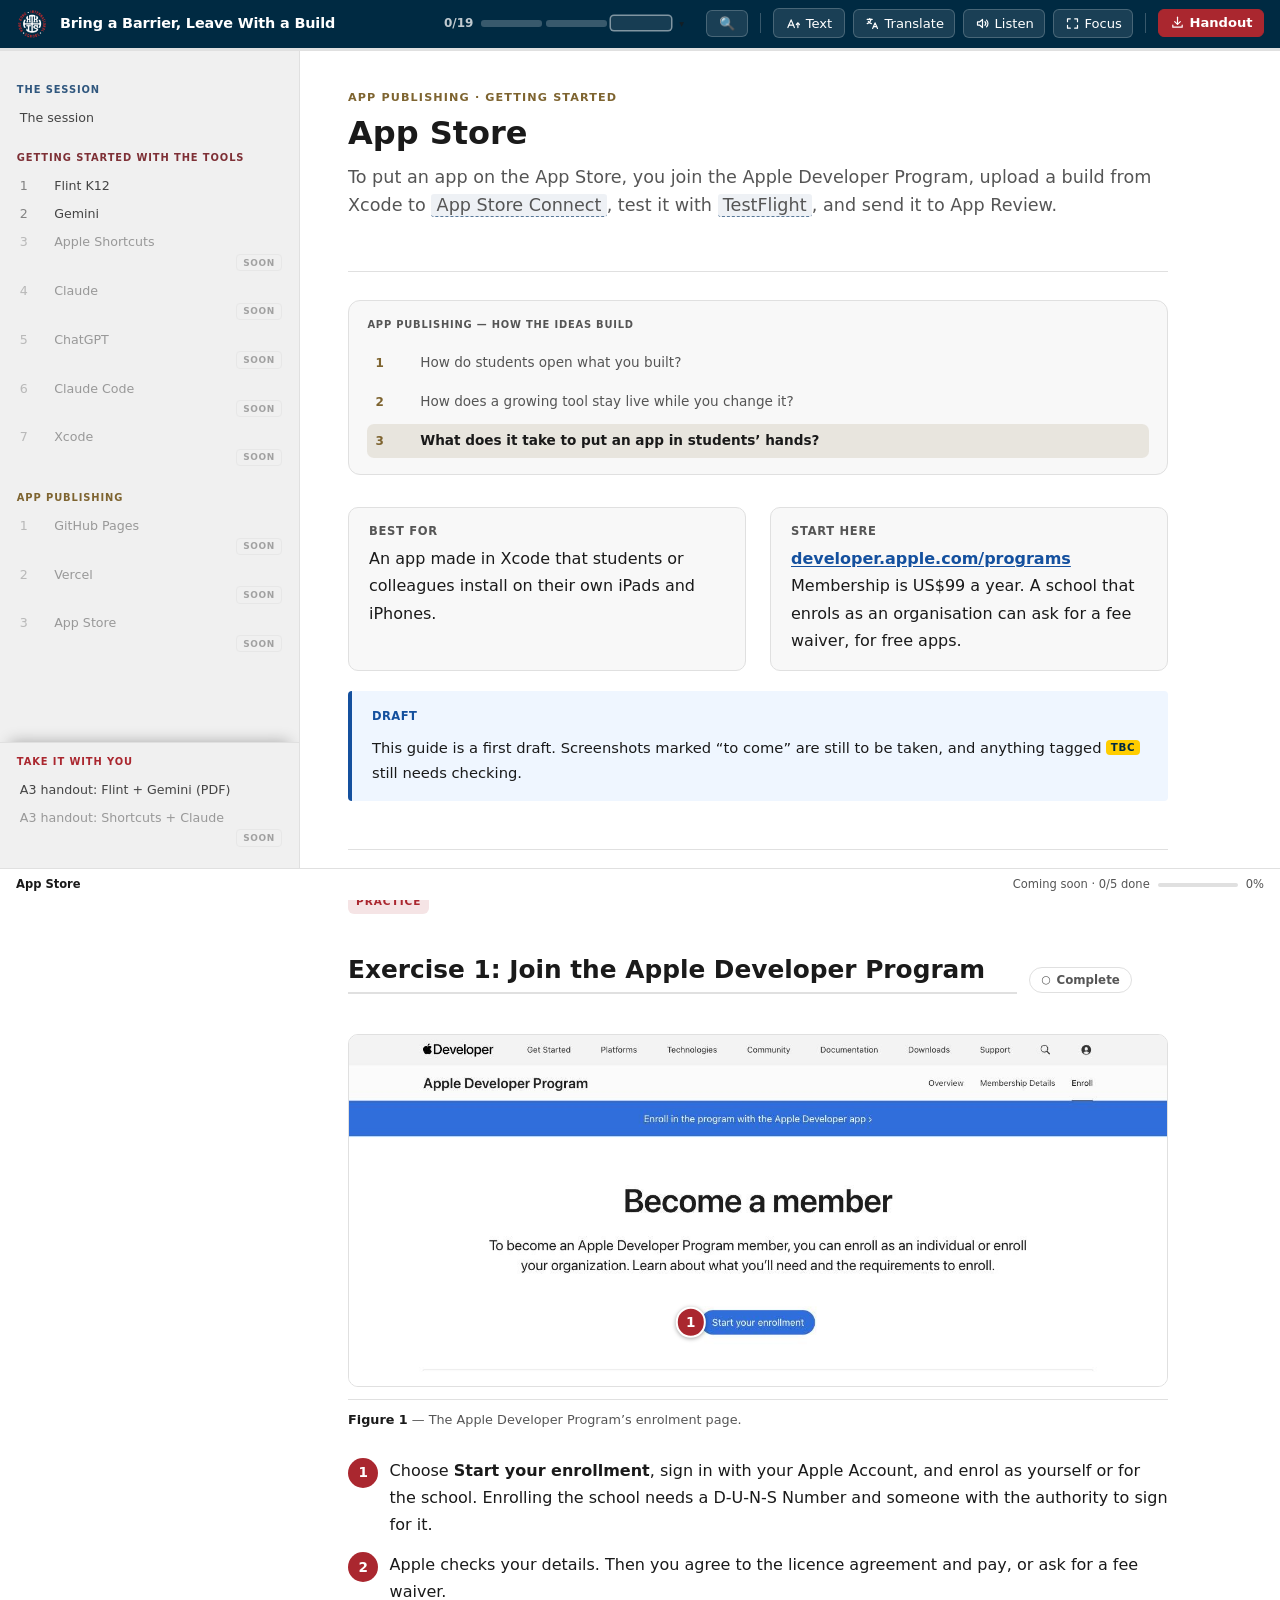
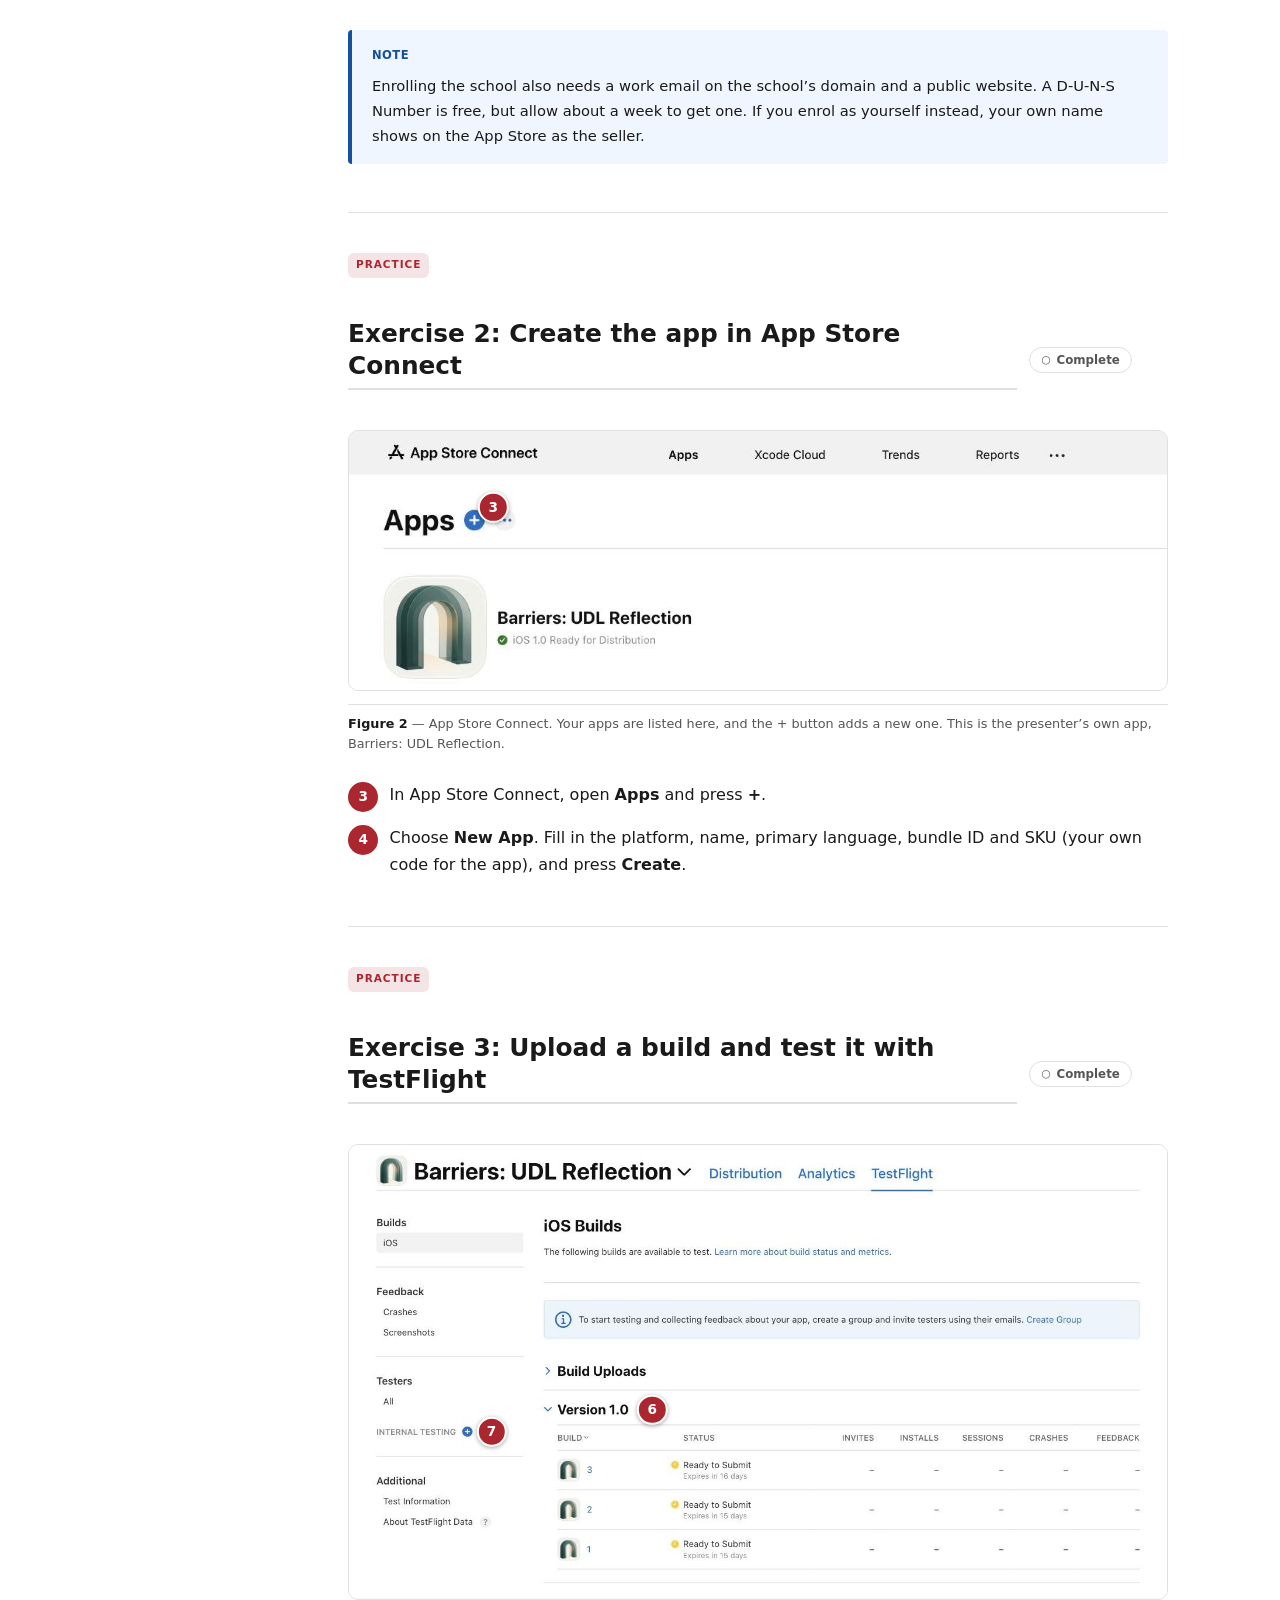
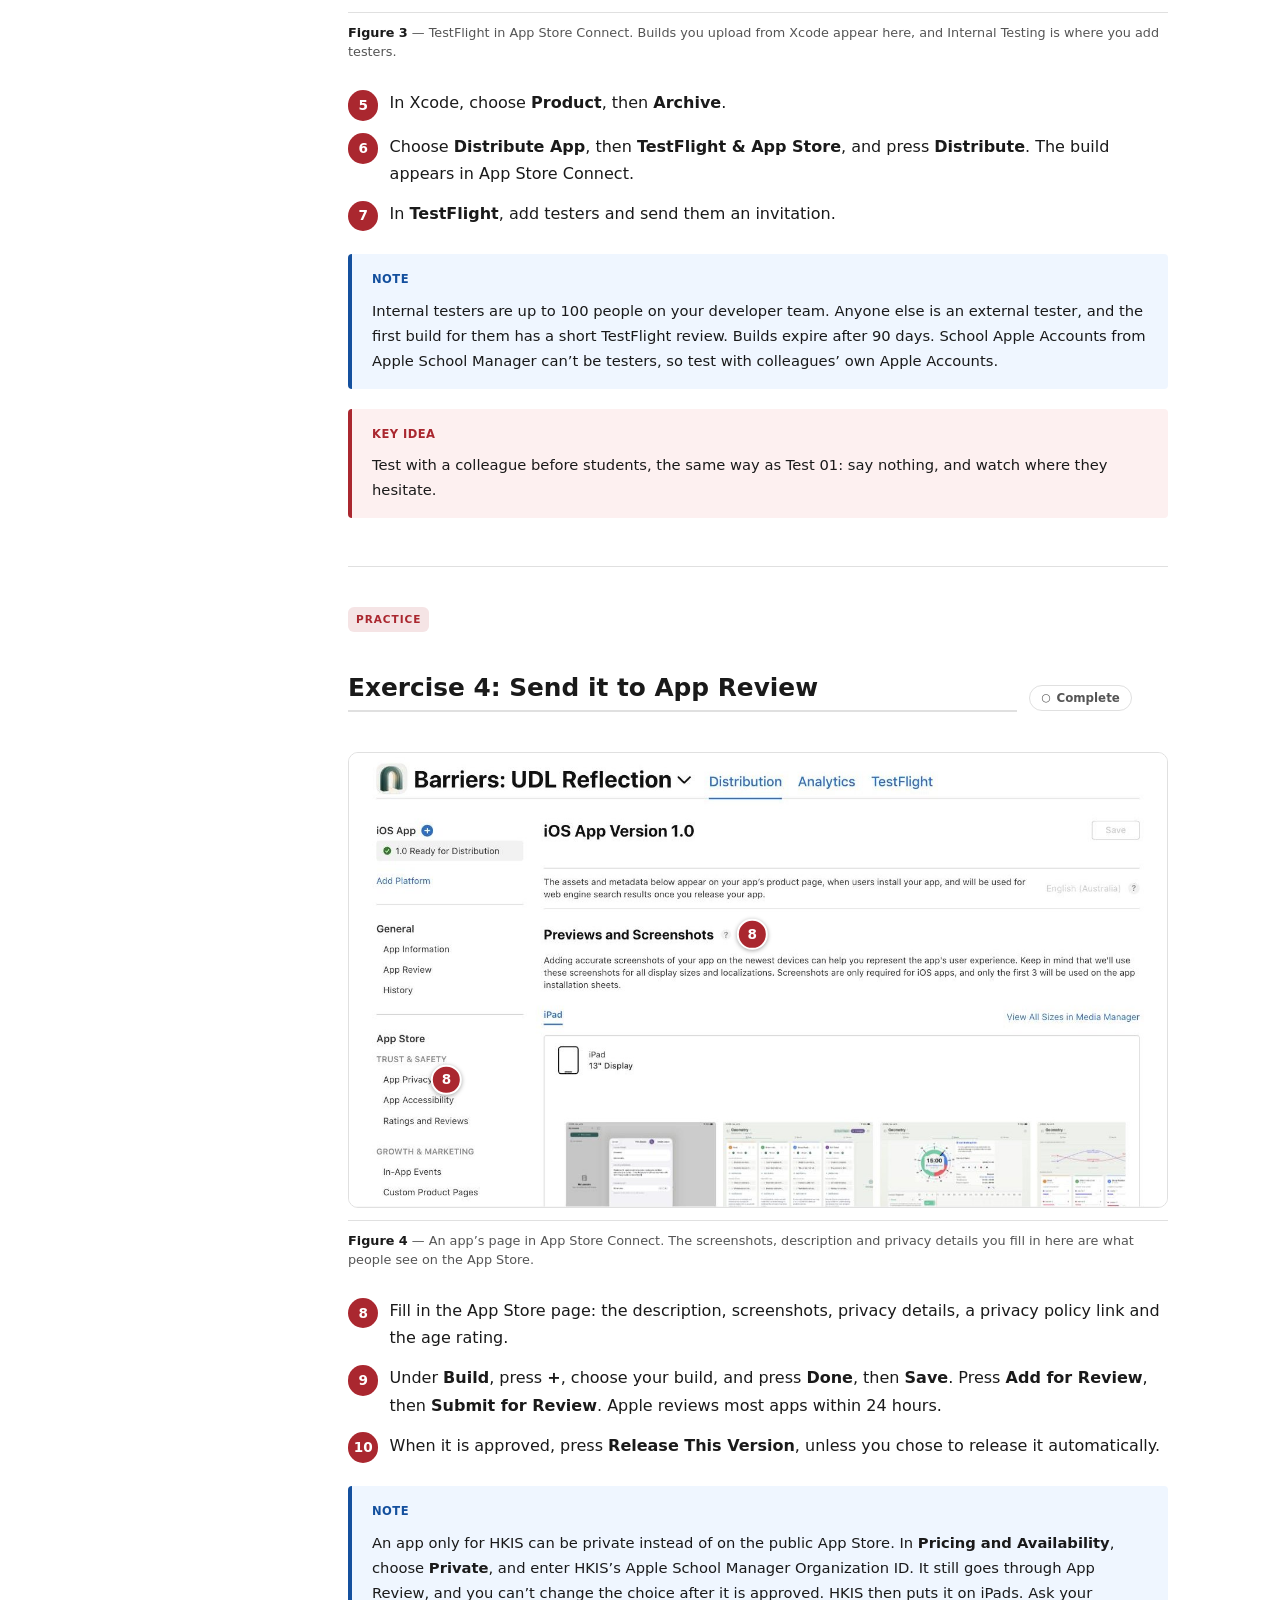
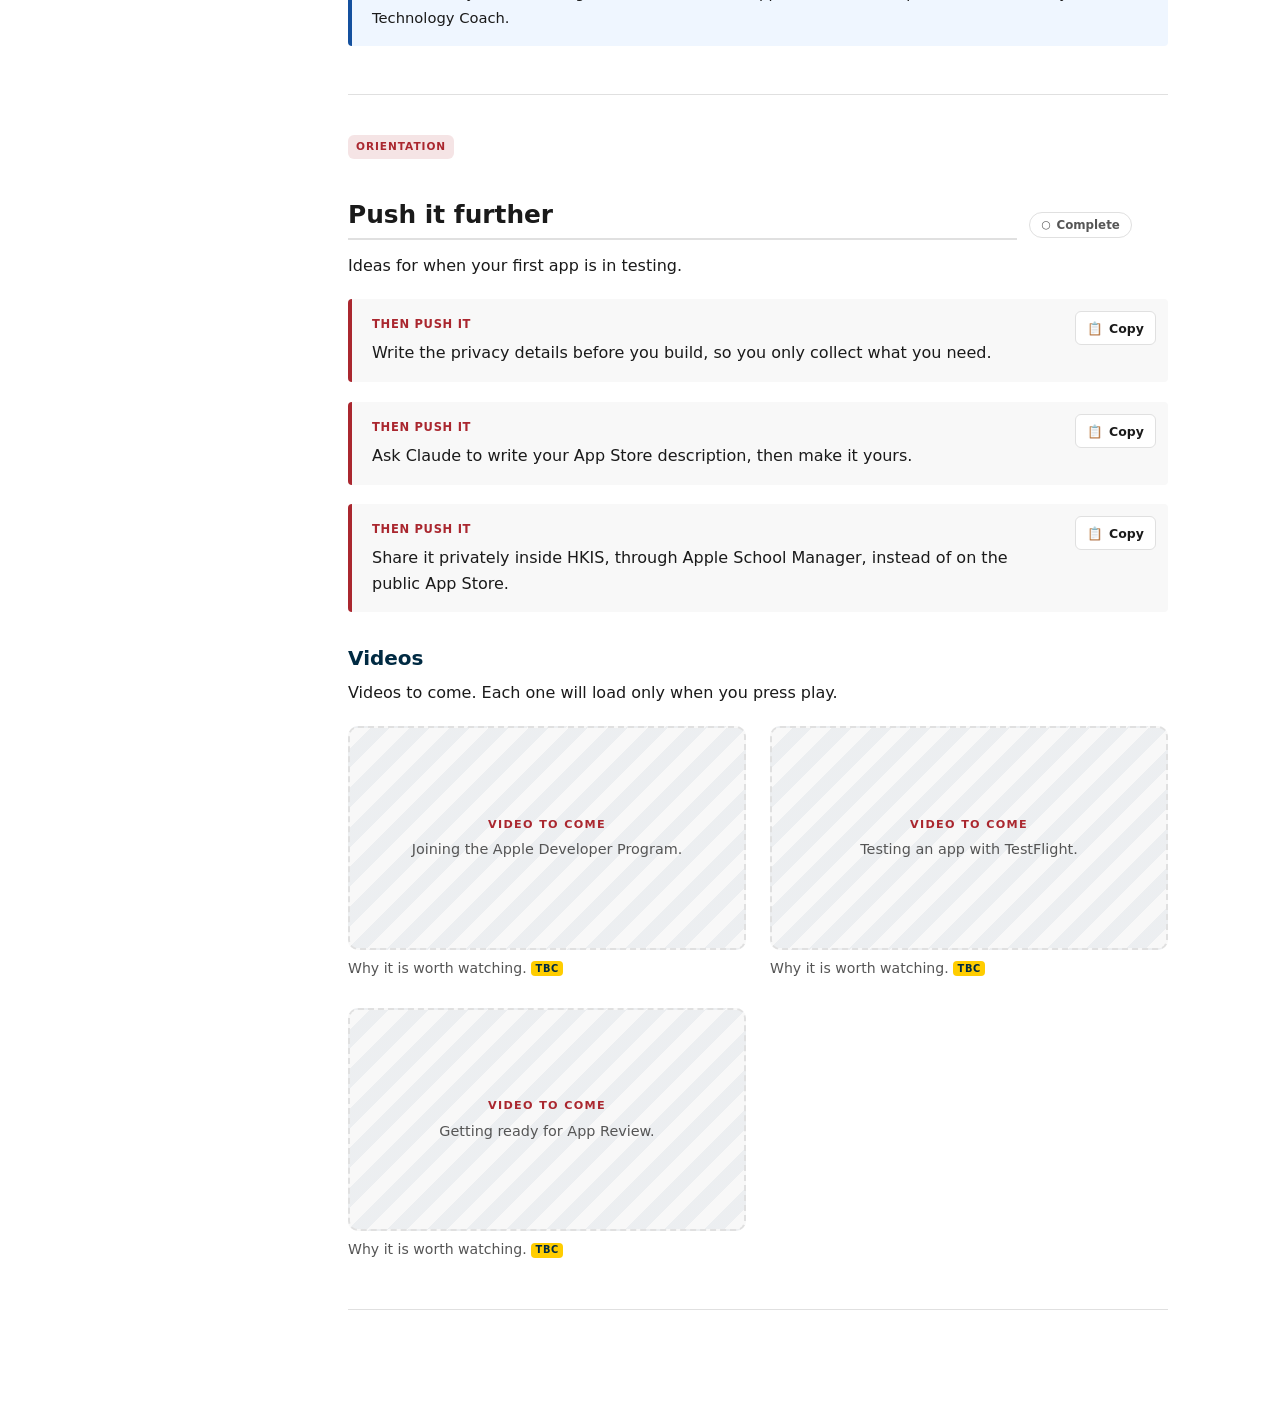
==== app-store.html @ e20cbcb7 "updates" ====
<!doctype html>
<html lang="en" data-theme="light">
<head>
<meta charset="UTF-8">
<meta name="viewport" content="width=device-width, initial-scale=1.0">
<title>The App Store: getting started — Bring a Barrier, Leave With a Build</title>
<meta name="description" content="A first-draft guide to publishing an app made in Xcode: the Apple Developer Program, App Store Connect, TestFlight and App Review.">
<link rel="stylesheet" href="assets/course.css?v=1">
<link rel="stylesheet" href="assets/workshop.css?v=1">
<script>if('scrollRestoration' in history)history.scrollRestoration='manual';</script>
</head>
<body data-root="" data-chapter="app-store">

<!-- A draft. Screenshots still to come are .shot-todo boxes; facts still to check carry a TBC tag.
     Checked against Apple's developer documentation, October 2026 (developer.apple.com/help): enrolment,
     fee waivers, D-U-N-S, New App fields, Distribute App, TestFlight testers, Add for Review, private
     distribution through Apple School Manager. -->
<main class="main" role="main">

    <section id="overview">
        <div class="chapter-eyebrow">App publishing · Getting started</div>
        <h1>App Store</h1>
        <p class="lead">To put an app on the App Store, you join the Apple Developer Program, upload a build from Xcode to <span class="term">App Store Connect</span>, test it with <span class="term">TestFlight</span>, and send it to App Review.</p>

        <div class="chapter-meta"></div>

        <div data-progression></div>

        <div class="two-col">
            <div>
                <h4>Best for</h4>
                <p>An app made in Xcode that students or colleagues install on their own iPads and iPhones.</p>
            </div>
            <div>
                <h4>Start here</h4>
                <p><a href="https://developer.apple.com/programs/" target="_blank" rel="noopener noreferrer"><strong>developer.apple.com/programs</strong></a><br>Membership is US$99 a year. A school that enrols as an organisation can ask for a fee waiver, for free apps.</p>
            </div>
        </div>

        <div class="callout callout-note" data-label="Draft">
            <p>This guide is a first draft. Screenshots marked “to come” are still to be taken, and anything tagged <span class="tbc">TBC</span> still needs checking.</p>
        </div>
    </section>

    <section id="join" data-kind="Practice" data-track>
        <h2>Exercise 1: Join the Apple Developer Program</h2>

        <figure class="shot marked">
            <div class="marked-wrap">
                <img src="images/publishing/apple-enrol.jpg" alt="The Apple Developer Program’s Become a member page: you can enroll as an individual or enroll your organization. A blue Start your enrollment button." loading="lazy">
                <span class="marker" style="left:41.8%;top:81.8%" aria-hidden="true">1</span>
            </div>
            <figcaption><b>Figure 1</b> — The Apple Developer Program’s enrolment page.</figcaption>
        </figure>
        <ol class="steps">
            <li>Choose <strong>Start your enrollment</strong>, sign in with your Apple Account, and enrol as yourself or for the school. Enrolling the school needs a D-U-N-S Number and someone with the authority to sign for it.</li>
            <li>Apple checks your details. Then you agree to the licence agreement and pay, or ask for a fee waiver.</li>
        </ol>
        <div class="callout callout-note">
            <p>Enrolling the school also needs a work email on the school’s domain and a public website. A D-U-N-S Number is free, but allow about a week to get one. If you enrol as yourself instead, your own name shows on the App Store as the seller.</p>
        </div>
    </section>

    <section id="connect" data-kind="Practice" data-track>
        <h2>Exercise 2: Create the app in App Store Connect</h2>

        <figure class="shot marked">
            <div class="marked-wrap">
                <img src="images/publishing/app-store-connect-apps.jpg" alt="App Store Connect’s Apps page, with a blue + button beside the word Apps, and one app: Barriers: UDL Reflection, iOS 1.0, Ready for Distribution." loading="lazy">
                <span class="marker" style="left:17.7%;top:29.5%" aria-hidden="true">3</span>
            </div>
            <figcaption><b>Figure 2</b> — App Store Connect. Your apps are listed here, and the + button adds a new one. This is the presenter’s own app, Barriers: UDL Reflection.</figcaption>
        </figure>
        <ol class="steps" style="counter-reset: step 2">
            <li>In App Store Connect, open <strong>Apps</strong> and press <strong>+</strong>.</li>
            <li>Choose <strong>New App</strong>. Fill in the platform, name, primary language, bundle ID and SKU (your own code for the app), and press <strong>Create</strong>.</li>
        </ol>
    </section>

    <section id="testflight" data-kind="Practice" data-track>
        <h2>Exercise 3: Upload a build and test it with TestFlight</h2>

        <figure class="shot marked">
            <div class="marked-wrap">
                <img src="images/publishing/testflight.jpg" alt="The TestFlight tab for Barriers: UDL Reflection in App Store Connect. iOS Builds lists three uploaded builds of version 1.0, each Ready to Submit, with columns for invites, installs, sessions, crashes and feedback. On the left, under Testers, Internal Testing has a + button." loading="lazy">
                <span class="marker" style="left:37.1%;top:58.3%" aria-hidden="true">6</span>
                <span class="marker" style="left:17.5%;top:63.1%" aria-hidden="true">7</span>
            </div>
            <figcaption><b>Figure 3</b> — TestFlight in App Store Connect. Builds you upload from Xcode appear here, and Internal Testing is where you add testers.</figcaption>
        </figure>
        <ol class="steps" style="counter-reset: step 4">
            <li>In Xcode, choose <strong>Product</strong>, then <strong>Archive</strong>.</li>
            <li>Choose <strong>Distribute App</strong>, then <strong>TestFlight &amp; App Store</strong>, and press <strong>Distribute</strong>. The build appears in App Store Connect.</li>
            <li>In <strong>TestFlight</strong>, add testers and send them an invitation.</li>
        </ol>
        <div class="callout callout-note">
            <p>Internal testers are up to 100 people on your developer team. Anyone else is an external tester, and the first build for them has a short TestFlight review. Builds expire after 90 days. School Apple Accounts from Apple School Manager can’t be testers, so test with colleagues’ own Apple Accounts.</p>
        </div>
        <div class="callout callout-key">
            <p>Test with a colleague before students, the same way as Test 01: say nothing, and watch where they hesitate.</p>
        </div>
    </section>

    <section id="review" data-kind="Practice" data-track>
        <h2>Exercise 4: Send it to App Review</h2>

        <figure class="shot marked">
            <div class="marked-wrap">
                <img src="images/publishing/app-store-page.jpg" alt="The Distribution tab for Barriers: UDL Reflection: iOS App Version 1.0, with Previews and Screenshots showing iPad screenshots of the app. In the sidebar, under App Store and Trust and Safety: App Privacy, App Accessibility, and Ratings and Reviews." loading="lazy">
                <span class="marker" style="left:49.3%;top:40.0%" aria-hidden="true">8</span>
                <span class="marker" style="left:12.0%;top:71.9%" aria-hidden="true">8</span>
            </div>
            <figcaption><b>Figure 4</b> — An app’s page in App Store Connect. The screenshots, description and privacy details you fill in here are what people see on the App Store.</figcaption>
        </figure>
        <ol class="steps" style="counter-reset: step 7">
            <li>Fill in the App Store page: the description, screenshots, privacy details, a privacy policy link and the age rating.</li>
            <li>Under <strong>Build</strong>, press <strong>+</strong>, choose your build, and press <strong>Done</strong>, then <strong>Save</strong>. Press <strong>Add for Review</strong>, then <strong>Submit for Review</strong>. Apple reviews most apps within 24 hours.</li>
            <li>When it is approved, press <strong>Release This Version</strong>, unless you chose to release it automatically.</li>
        </ol>
        <div class="callout callout-note">
            <p>An app only for HKIS can be private instead of on the public App Store. In <strong>Pricing and Availability</strong>, choose <strong>Private</strong>, and enter HKIS’s Apple School Manager Organization ID. It still goes through App Review, and you can’t change the choice after it is approved. HKIS then puts it on iPads. Ask your Technology Coach.</p>
        </div>
    </section>

    <section id="further" data-kind="Orientation" data-track>
        <h2>Push it further</h2>

        <p>Ideas for when your first app is in testing.</p>
        <div class="prompt-card">
            <span class="prompt-label">Then push it</span>
            <p class="prompt-text">Write the privacy details before you build, so you only collect what you need.</p>
        </div>
        <div class="prompt-card">
            <span class="prompt-label">Then push it</span>
            <p class="prompt-text">Ask Claude to write your App Store description, then make it yours.</p>
        </div>
        <div class="prompt-card">
            <span class="prompt-label">Then push it</span>
            <p class="prompt-text">Share it privately inside HKIS, through Apple School Manager, instead of on the public App Store.</p>
        </div>
        <h3>Videos</h3>
        <p>Videos to come. Each one will load only when you press play.</p>

        <div class="video-list">
            <div class="video-item"><div class="shot-todo video-todo"><p class="todo-k">Video to come</p><p class="todo-t">Joining the Apple Developer Program.</p></div><p class="video-why">Why it is worth watching. <span class="tbc">TBC</span></p></div>
            <div class="video-item"><div class="shot-todo video-todo"><p class="todo-k">Video to come</p><p class="todo-t">Testing an app with TestFlight.</p></div><p class="video-why">Why it is worth watching. <span class="tbc">TBC</span></p></div>
            <div class="video-item"><div class="shot-todo video-todo"><p class="todo-k">Video to come</p><p class="todo-t">Getting ready for App Review.</p></div><p class="video-why">Why it is worth watching. <span class="tbc">TBC</span></p></div>
        </div>
    </section>

</main>

<script src="assets/toc.js?v=1"></script>
<script src="assets/course.js?v=1"></script>
<script src="assets/workshop.js?v=1"></script>
</body>
</html>
---- assets/course.css ----
/* ===== DYSLEXIA-FRIENDLY FONT =====
   OpenDyslexic, bundled so the "Dyslexic" choice in the Aa panel shows the real
   font on every device. A browser downloads it only when a student picks it.
   SIL Open Font License: vendor/fonts/opendyslexic/LICENSE. Italics are slanted
   by the browser; only regular and bold are bundled. */
@font-face {
    font-family: 'OpenDyslexic';
    src: url('../vendor/fonts/opendyslexic/opendyslexic-latin-400-normal.woff2') format('woff2');
    font-weight: 400; font-style: normal; font-display: swap;
}
@font-face {
    font-family: 'OpenDyslexic';
    src: url('../vendor/fonts/opendyslexic/opendyslexic-latin-700-normal.woff2') format('woff2');
    font-weight: 700; font-style: normal; font-display: swap;
}

/* ===== CSS CUSTOM PROPERTIES ===== */
:root {
    --red: #aa272f;
    --dark-blue: #002a42;
    --yellow: #ffcd00;
    --blue: #14509e;
    --light-gray: #eeeeee;
    --dark-gray: #d9d9d9;
    --light-red: #cb5d63;
    --light-teal: #577899;

    --font-size-base: 1rem;
    --font-scale: 1;
    --body-font: 'Segoe UI', system-ui, -apple-system, sans-serif;
    --heading-font: var(--body-font);

    --nav-width: 300px;
    --toolbar-height: 48px;
    --content-max-width: 820px;
}

/* — Light — */
[data-theme="light"] {
    --bg: #ffffff;
    --bg-surface: #f8f8f8;
    --bg-nav: #f0f0f0;
    --bg-nav-hover: rgba(0,0,0,0.05);
    --bg-nav-active: rgba(0,42,66,0.1);
    --text: #1a1a1a;
    --text-secondary: #555;
    --text-nav: #444;
    --text-nav-active: var(--dark-blue);
    --border: #e0e0e0;
    --bg-tight: #fdf0f0;
    --border-tight: var(--red);
    --bg-guidance: #eff6ff;
    --border-guidance: var(--blue);
    --bg-example: #fefce8;
    --border-example: var(--yellow);
    --bg-toolbar: var(--dark-blue);
    --border-toolbar: var(--dark-blue);
    --dfn-bg: rgba(87,120,153,0.1);
    --dfn-border: var(--light-teal);
    --popover-bg: var(--dark-blue);
    --popover-text: #fff;
}
/* — Sepia — */
[data-theme="sepia"] {
    --bg: #f5edd6;
    --bg-surface: #ede4cb;
    --bg-nav: #e8dfca;
    --bg-nav-hover: rgba(62,47,28,0.08);
    --bg-nav-active: rgba(62,47,28,0.15);
    --text: #3e2f1c;
    --text-secondary: #6b5b45;
    --text-nav: #5a4a34;
    --text-nav-active: #3e2f1c;
    --border: #d4c6a8;
    --bg-tight: #f0ddc0;
    --border-tight: #a04040;
    --bg-guidance: #e8dcc0;
    --border-guidance: #6b7d5e;
    --bg-example: #f0e4c0;
    --border-example: #b89a40;
    --bg-toolbar: #3e2f1c;
    --border-toolbar: #3e2f1c;
    --dfn-bg: rgba(107,91,69,0.12);
    --dfn-border: #8a7350;
    --popover-bg: #3e2f1c;
    --popover-text: #f5edd6;
}
/* — Dark — */
[data-theme="dark"] {
    --bg: #121212;
    --bg-surface: #1e1e1e;
    --bg-nav: #1a1a1a;
    --bg-nav-hover: rgba(255,255,255,0.06);
    --bg-nav-active: rgba(255,255,255,0.12);
    --text: #e0e0e0;
    --text-secondary: #a0a0a0;
    --text-nav: #a0a0a0;
    --text-nav-active: #fff;
    --border: #333;
    --bg-tight: rgba(170,39,47,0.12);
    --border-tight: var(--light-red);
    --bg-guidance: rgba(20,80,158,0.12);
    --border-guidance: var(--light-teal);
    --bg-example: rgba(255,205,0,0.08);
    --border-example: #b8940a;
    --bg-toolbar: #0a1a28;
    --border-toolbar: #0a1a28;
    --dfn-bg: rgba(87,120,153,0.15);
    --dfn-border: var(--light-teal);
    --popover-bg: #2a3a4a;
    --popover-text: #e0e0e0;
}

/* ===== RESET ===== */
*, *::before, *::after { box-sizing: border-box; margin: 0; padding: 0; }

/* ===== BASE ===== */
html {
    font-size: calc(var(--font-size-base) * var(--font-scale));
    scroll-behavior: smooth;
    scroll-padding-top: calc(var(--toolbar-height) + 1.5rem);
}
body {
    font-family: var(--body-font);
    color: var(--text);
    background: var(--bg);
    line-height: 1.7;
    transition: background 0.25s, color 0.25s;
}
h1, h2, h3, h4, h5 { font-family: var(--heading-font); line-height: 1.3; color: var(--text); }
h1 { font-size: 2rem; margin-bottom: 0.5rem; }
h2 { font-size: 1.55rem; margin-top: 2.5rem; margin-bottom: 0.75rem; padding-bottom: 0.4rem; border-bottom: 2px solid var(--border); }
h3 { font-size: 1.25rem; margin-top: 2rem; margin-bottom: 0.5rem; color: var(--dark-blue); }
[data-theme="dark"] h3 { color: var(--light-teal); }
[data-theme="sepia"] h3 { color: #5a3e1b; }
h4 { font-size: 1.05rem; margin-top: 1.5rem; margin-bottom: 0.4rem; }
p { margin-bottom: 1rem; }
ul, ol { margin-bottom: 1rem; padding-left: 1.5rem; }
li { margin-bottom: 0.35rem; }
a { color: var(--blue); text-decoration: underline; text-underline-offset: 2px; }
[data-theme="dark"] a { color: #6fa8dc; }
[data-theme="sepia"] a { color: #5a3e1b; }
a:hover { text-decoration-thickness: 2px; }
strong { font-weight: 600; }

/* ===== TOOLBAR ===== */
.toolbar {
    position: fixed; top: 0; left: 0; right: 0; z-index: 100;
    height: var(--toolbar-height);
    background: var(--bg-toolbar);
    border-bottom: 1px solid var(--border-toolbar);
    display: flex; align-items: center; justify-content: space-between;
    padding: 0 1rem; gap: 0.5rem;
}
.toolbar-left { display: flex; align-items: center; gap: 0.75rem; }
.toolbar-right { display: flex; align-items: center; gap: 0.5rem; flex-shrink: 0; }
.menu-toggle {
    display: none; background: none; border: none;
    color: #fff; font-size: 1.4rem; cursor: pointer; padding: 0.25rem; line-height: 1;
}
.toolbar-logo {
    height: 32px; width: 32px; border-radius: 50%; flex-shrink: 0;
}
.toolbar-brand { font-weight: 700; font-size: 0.9rem; color: #fff; white-space: nowrap; letter-spacing: -0.01em; overflow: hidden; text-overflow: ellipsis; min-width: 0; }
.tb { /* toolbar button base */
    background: rgba(255,255,255,0.1); border: 1px solid rgba(255,255,255,0.2); border-radius: 6px;
    color: #fff; cursor: pointer; padding: 0.35rem 0.65rem;
    font-size: 0.82rem; line-height: 1; transition: all 0.15s; white-space: nowrap;
    font-family: inherit; display: inline-flex; align-items: center; gap: 0.3rem;
}
.tb:hover { background: rgba(255,255,255,0.2); }
/* Unit tools (flash cards, present): icon + label, icon only on phones */
.tb-tool .tb-icon { font-size: 0.95rem; line-height: 1; }
/* The Cards icon is an inline SVG rather than a text glyph. The old playing-card
   character is a colour emoji: it ignores the CSS color property and rendered as a
   fixed coloured picture against the dark toolbar, in every theme. An SVG stroked
   with currentColor inherits the toolbar white instead. Sized in px so it matches
   the height of the triangle glyph on Present beside it. */
.tb-tool .tb-icon { display: inline-flex; align-items: center; }
.tb-tool .tb-icon svg { display: block; }
.tb-tool.loading { opacity: 0.6; cursor: progress; }
@media (max-width: 760px) { .tb-tool .tb-label { display: none; } .tb-tool { padding: 0.3rem 0.45rem; } }
@media print { .tb-tool { display: none !important; } }
/* Handout is something to take away rather than a reading tool, so it sits
   apart at the end of the bar in the course red. The toolbar is always dark
   navy, so these are fixed values rather than theme variables. */
.tb-sep {
    width: 1px; height: 20px; flex: 0 0 1px;
    background: rgba(255,255,255,0.22); margin: 0 0.25rem;
}
.tb-accent {
    background: var(--red); border-color: var(--red); color: #fff; font-weight: 600;
}
.tb-accent:hover { background: #c33039; border-color: #c33039; }
.tb-accent:focus-visible { outline: 2px solid #fff; outline-offset: 2px; }
/* On a phone every pixel of the bar is spoken for, and the red buttons read as
   their own group by colour alone. */
@media (max-width: 600px) { .tb-sep { display: none; } }
@media print { .tb-sep { display: none !important; } }

.tb.active { background: var(--dark-blue); color: #fff; border-color: var(--dark-blue); }
[data-theme="dark"] .tb.active { background: var(--pick); color: var(--pick-ink); border-color: var(--pick); }
[data-theme="sepia"] .tb.active { background: #3e2f1c; color: #f5edd6; border-color: #3e2f1c; }

/* — Aa Popover — */
.aa-wrap { position: relative; }
.aa-popover {
    display: none; position: absolute; top: calc(100% + 8px); right: 0;
    background: var(--bg); border: 1px solid var(--border); border-radius: 10px;
    box-shadow: 0 8px 32px rgba(0,0,0,0.12); padding: 1.25rem; width: 280px; z-index: 300;
}
.aa-popover.open { display: block; }
.aa-section { margin-bottom: 1rem; }
.aa-section:last-child { margin-bottom: 0; }
.aa-label { font-size: 0.7rem; font-weight: 700; text-transform: uppercase; letter-spacing: 0.06em; color: var(--text-secondary); margin-bottom: 0.5rem; }
.aa-row { display: flex; gap: 0.35rem; }
.aa-row .tb { flex: 1; justify-content: center; font-size: 0.8rem; padding: 0.4rem 0.3rem; }
.aa-size-row { display: flex; align-items: center; gap: 0.5rem; }
.aa-size-row .tb { width: 36px; height: 36px; justify-content: center; font-size: 1rem; padding: 0; flex: none; }
/* Override toolbar button colours inside the popover (sits on page bg, not toolbar bg) */
.aa-popover .tb {
    background: var(--bg-surface); color: var(--text); border-color: var(--border);
}
.aa-popover .tb:hover {
    background: var(--bg-nav-hover); border-color: var(--text-secondary);
}
.aa-popover .tb.active {
    background: var(--dark-blue); color: #fff; border-color: var(--dark-blue);
}
[data-theme="dark"] .aa-popover .tb.active {
    background: var(--pick); color: var(--pick-ink); border-color: var(--pick);
}
[data-theme="sepia"] .aa-popover .tb.active {
    background: #3e2f1c; color: #f5edd6; border-color: #3e2f1c;
}
.aa-size-label { flex: 1; text-align: center; font-size: 0.82rem; color: var(--text-secondary); }
/* Theme swatches */
.theme-swatch {
    width: 100%; height: 32px; border-radius: 6px; border: 2px solid var(--border);
    cursor: pointer; transition: border-color 0.15s;
}
.theme-swatch:hover { border-color: var(--text-secondary); }
.theme-swatch.active { border-color: var(--dark-blue); border-width: 2.5px; }
[data-theme="dark"] .theme-swatch.active { border-color: var(--yellow); }
.swatch-light { background: #fff; }
.swatch-sepia { background: #f5edd6; }
.swatch-dark { background: #1e1e1e; }
.aa-themes { display: grid; grid-template-columns: 1fr 1fr 1fr; gap: 0.4rem; }
.aa-theme-opt { text-align: center; }
.aa-theme-opt span { display: block; font-size: 0.68rem; margin-top: 0.25rem; color: var(--text-secondary); }

/* ===== SEARCH ===== */
.search-wrap { position: relative; }
#btn-search, #btn-aa { padding: 0.4rem 0.75rem; }
.search-input {
    width: 0; opacity: 0; border: 1px solid var(--border); border-radius: 6px;
    padding: 0.35rem 0.65rem; font-size: 0.82rem; font-family: inherit;
    background: var(--bg); color: var(--text); outline: none;
    transition: width 0.25s, opacity 0.25s, padding 0.25s;
}
.search-input.open { width: 200px; opacity: 1; }
.search-input:focus { border-color: var(--light-teal); }
.search-results {
    display: none; position: absolute; top: calc(100% + 6px); right: 0;
    background: var(--bg); border: 1px solid var(--border); border-radius: 8px;
    box-shadow: 0 6px 24px rgba(0,0,0,0.12); width: 340px; max-height: 400px;
    overflow-y: auto; z-index: 310;
}
.search-results.open { display: block; }
.search-results-header {
    padding: 0.6rem 0.85rem; font-size: 0.7rem; font-weight: 700;
    text-transform: uppercase; letter-spacing: 0.04em; color: var(--text-secondary);
    border-bottom: 1px solid var(--border);
}
.search-result {
    display: block; padding: 0.6rem 0.85rem; text-decoration: none; color: var(--text);
    border-bottom: 1px solid var(--border); cursor: pointer; transition: background 0.1s;
}
.search-result:last-child { border-bottom: none; }
.search-result:hover { background: var(--bg-surface); text-decoration: none; }
.search-result-title { font-weight: 600; font-size: 0.85rem; margin-bottom: 0.15rem; }
.search-result-snippet { font-size: 0.78rem; color: var(--text-secondary); line-height: 1.4; }
.search-result-snippet mark { background: rgba(255,205,0,0.35); color: inherit; border-radius: 2px; padding: 0 1px; }
.search-no-results { padding: 1rem 0.85rem; font-size: 0.85rem; color: var(--text-secondary); text-align: center; }
/* In-page highlight */
.search-highlight { background: rgba(255,205,0,0.4); border-radius: 2px; padding: 0 1px; scroll-margin-top: calc(var(--toolbar-height) + 2rem); }

/* ===== READING PROGRESS BAR ===== */
.progress-bar {
    position: fixed; top: var(--toolbar-height); left: 0; right: 0;
    height: 3px; z-index: 99; background: var(--border);
}
.progress-bar-fill {
    height: 100%; width: 0; background: var(--red);
    transition: width 0.1s linear;
}

/* ===== READING POSITION (bottom) ===== */
.reading-pos {
    position: fixed; bottom: 0; left: 0; right: 0;
    height: 32px; background: var(--bg); border-top: 1px solid var(--border);
    display: flex; align-items: center; justify-content: space-between;
    padding: 0 1rem;
    font-size: 0.72rem; color: var(--text-secondary); z-index: 99;
}
.reading-pos-section { font-weight: 600; color: var(--text); }
.reading-pos-progress { display: flex; align-items: center; gap: 0.5rem; }
.reading-pos-bar {
    width: 80px; height: 4px; background: var(--border); border-radius: 2px; overflow: hidden;
}
.reading-pos-bar-fill { height: 100%; background: var(--red); border-radius: 2px; transition: width 0.15s; }

/* ===== SIDEBAR ===== */
.sidebar {
    position: fixed; top: var(--toolbar-height); left: 0; bottom: 32px;
    width: var(--nav-width); background: var(--bg-nav);
    overflow-y: auto; padding: 1rem 0 0; z-index: 50;
    transition: transform 0.3s ease;
}
.sidebar { border-right: 1px solid var(--border); }
.sidebar::-webkit-scrollbar { width: 4px; }
.sidebar::-webkit-scrollbar-thumb { background: rgba(0,0,0,0.15); border-radius: 4px; }
[data-theme="dark"] .sidebar::-webkit-scrollbar-thumb { background: rgba(255,255,255,0.15); }
.nav-section-label {
    font-size: 0.62rem; font-weight: 700; text-transform: uppercase;
    letter-spacing: 0.09em; color: var(--red);
    padding: 0 var(--nav-pad) 0.3rem;
    margin-top: 1.15rem;
}
.sidebar > .nav-section-label:first-child { margin-top: 0.35rem; }

/* The reference tools sit at the foot of the sidebar and stay there while the
   chapter list scrolls behind them. Sticky rather than fixed, so on a short
   list they simply follow the content instead of floating in a gap. */
.nav-reference {
    position: sticky; bottom: 0; z-index: 2;
    margin-top: auto;
    /* carries the sidebar's bottom padding, so nothing scrolls past beneath it */
    padding-bottom: 1rem;
    background: var(--bg-nav);
    /* a hard edge, not a fade: items must disappear cleanly, not half-show */
    border-top: 1px solid var(--border);
    box-shadow: 0 -10px 14px -10px rgba(0,0,0,0.30);
}
.nav-reference .nav-section-label { margin-top: 0.7rem; }
[data-theme="dark"] .nav-reference { box-shadow: 0 -8px 12px -8px rgba(0,0,0,0.6); }
/* the sidebar becomes a column so margin-top:auto can push the block down */
.sidebar { display: flex; flex-direction: column; }
.sidebar > .nav-reference { flex: 0 0 auto; }
[data-theme="dark"] .nav-section-label { color: var(--light-teal); }
.nav-link {
    display: flex; align-items: flex-start; gap: 0;
    padding: 0.34rem var(--nav-pad);
    color: var(--text-nav); text-decoration: none;
    font-size: var(--nav-size); font-weight: 500; line-height: 1.35;
    border-left: 3px solid transparent; transition: background 0.15s, color 0.15s;
    width: 100%; text-align: left; background: none;
    border-right: none; border-top: none; border-bottom: none;
    font-family: inherit; cursor: pointer;
}
.nav-num {
    flex-shrink: 0; width: var(--nav-gutter);
    font-size: var(--nav-size); font-weight: 500;
    font-variant-numeric: tabular-nums;
    color: var(--text-secondary); opacity: 0.7;
}
.nav-link.current-page .nav-num {
    color: hsl(var(--unit-h, 210) var(--u-sat) var(--u-light)); opacity: 1;
}
.nav-text { flex: 1; min-width: 0; }
.nav-link:hover { background: var(--bg-nav-hover); color: var(--text-nav-active); text-decoration: none; }
.nav-link.active { color: var(--text-nav-active); background: var(--bg-nav-active); font-weight: 650; }
.nav-link.sub { padding-left: 2rem; font-size: 0.78rem; }


/* ===== MAIN ===== */
.main {
    margin-left: var(--nav-width); margin-top: var(--toolbar-height);
    padding: 2.5rem 3rem 4rem; max-width: calc(var(--content-max-width) + 6rem);
    padding-bottom: 3rem; margin-bottom: 32px;
    transition: margin 0.3s;
}
.main > section { margin-bottom: 3rem; }
.main > section + section { border-top: 1px solid var(--border); padding-top: 2.5rem; }
/* The "how the ideas build" box already closes off the section it ends,
   so the section after it needs no divider line as well. */
.main > section:has(> .progression:last-child) + section { border-top: 0; padding-top: 0.75rem; }
#welcome + section { border-top: 0; padding-top: 0; }
.lead { font-size: 1.1rem; color: var(--text-secondary); margin-bottom: 2rem; line-height: 1.6; }

/* ===== CALLOUTS ===== */
.callout {
    border-left: 4px solid; border-radius: 4px;
    padding: 1rem 1.25rem; margin: 1.25rem 0; font-size: 0.92rem;
}
.callout p:last-child { margin-bottom: 0; }
.callout::before {
    display: block; font-weight: 700; font-size: 0.72rem;
    text-transform: uppercase; letter-spacing: 0.04em; margin-bottom: 0.5rem;
}
.callout-key { background: var(--bg-tight); border-color: var(--border-tight); }
.callout-key::before { content: 'Key idea'; color: var(--border-tight); }
.callout-note { background: var(--bg-guidance); border-color: var(--border-guidance); }
.callout-note::before { content: 'Note'; color: var(--border-guidance); }
.callout-example { background: var(--bg-example); border-color: var(--border-example); }
.callout-example::before { content: 'Example'; color: var(--border-example); }
.callout-misconception { background: var(--bg-tight); border-color: var(--border-tight); }
.callout-misconception::before { content: 'Common misconception'; color: var(--border-tight); }
.callout-try { background: var(--bg-guidance); border-color: var(--border-guidance); }
.callout-try::before { content: 'Try this'; color: var(--border-guidance); }
/* Override any label: <div class="callout callout-key" data-label="Exam tip"> */
.callout[data-label]::before { content: attr(data-label); }

/* ===== SECTION BANNERS ===== */
.section-banner {
    display: flex;
    align-items: center;
    justify-content: center;
    gap: 1.25rem;
    background: #aa272f;
    color: #fff;
    padding: 1rem 1.5rem;
    margin: 2.5rem 0 1.5rem;
    border-radius: 8px;
}
.section-banner .banner-ribbon {
    height: 2.75rem;
    width: auto;
    flex-shrink: 0;
}
.section-banner .banner-title {
    margin: 0;
    padding: 0;
    border: none;
    color: #fff;
    text-transform: uppercase;
    letter-spacing: 0.12em;
    font-weight: 700;
    font-size: 1.5rem;
    text-align: center;
    flex: 0 1 auto;
}
@media (max-width: 600px) {
    .section-banner { gap: 0.75rem; padding: 0.75rem 1rem; }
    .section-banner .banner-ribbon { height: 2rem; }
    .section-banner .banner-title { font-size: 1.15rem; letter-spacing: 0.08em; }
}

/* ===== DETAILS / ACCORDIONS ===== */
details { margin: 0.75rem 0; border: 1px solid var(--border); border-radius: 6px; }
details[open] { border-color: var(--light-teal); }
/* SLR accent colours */
details.slr { border-left: 4px solid; }
details.slr-chinese { border-left-color: #aa272f; }
details.slr-chinese summary { color: #aa272f; }
details.slr-service { border-left-color: #14509e; }
details.slr-service summary { color: #14509e; }
details.slr-spirituality { border-left-color: #577899; }
details.slr-spirituality summary { color: #577899; }
details.slr-technology { border-left-color: #ffcd00; }
details.slr-technology summary { color: #b8960a; }
[data-theme="dark"] details.slr-chinese summary { color: var(--light-red); }
[data-theme="dark"] details.slr-service summary { color: #6ba3eb; }
[data-theme="dark"] details.slr-spirituality summary { color: var(--light-teal); }
[data-theme="dark"] details.slr-technology summary { color: var(--yellow); }
details.slr[open] { border-left-width: 4px; }
details.slr-chinese[open] { border-color: #aa272f; border-left-color: #aa272f; }
details.slr-service[open] { border-color: #14509e; border-left-color: #14509e; }
details.slr-spirituality[open] { border-color: #577899; border-left-color: #577899; }
details.slr-technology[open] { border-color: #ffcd00; border-left-color: #ffcd00; }
summary {
    padding: 0.8rem 1.1rem; font-weight: 600; font-size: 1rem;
    cursor: pointer; background: var(--bg-surface);
    list-style: none; display: flex; align-items: center; gap: 0.6rem;
    transition: background 0.15s;
}
summary:hover { background: var(--dark-gray); }
[data-theme="dark"] summary:hover { background: #2a2a2a; }
[data-theme="sepia"] summary:hover { background: #e0d5b8; }
summary::before {
    content: ''; display: inline-block; width: 0.45rem; height: 0.45rem;
    border-right: 2px solid var(--text-secondary); border-bottom: 2px solid var(--text-secondary);
    transform: rotate(-45deg); transition: transform 0.2s; flex-shrink: 0;
}
details[open] > summary::before { transform: rotate(45deg); }
summary::-webkit-details-marker { display: none; }
.details-content { padding: 1rem 1.25rem; border-top: 1px solid var(--border); }

/* ===== GLOSSARY TERMS (inline) ===== */
.term {
    font-style: normal; background: var(--dfn-bg);
    border-bottom: 1.5px dashed var(--dfn-border);
    padding: 0.05em 0.3em; border-radius: 3px;
    cursor: help; position: relative;
}

/* ===== GLOBAL TERM POPOVER (rendered in body layer) ===== */
#term-popover {
    display: none; position: fixed; z-index: 9999;
    background: var(--popover-bg); color: var(--popover-text);
    padding: 0.75rem 1rem; border-radius: 8px;
    font-size: 0.82rem; line-height: 1.55; width: max-content; max-width: 360px;
    box-shadow: 0 6px 24px rgba(0,0,0,0.25);
    pointer-events: none;
}
#term-popover.visible { display: block; }
#term-popover::after {
    content: ''; position: absolute; border: 7px solid transparent;
}
#term-popover.arrow-bottom::after { top: 100%; left: 50%; transform: translateX(-50%); border-top-color: var(--popover-bg); }
#term-popover.arrow-top::after { bottom: 100%; left: 50%; transform: translateX(-50%); border-bottom-color: var(--popover-bg); }

/* ===== QUICK-START CAROUSEL ===== */
.pathway-carousel {
    display: flex; gap: 1rem; margin: 1.5rem 0;
    overflow-x: auto;
    scroll-snap-type: x mandatory;
    scroll-padding-inline: 1.5rem;
    -webkit-overflow-scrolling: touch;
    padding: 0.4rem 0.25rem 0.75rem;
    scrollbar-width: thin;
    scrollbar-color: var(--border) transparent;
}
.pathway-carousel::-webkit-scrollbar { height: 6px; }
.pathway-carousel::-webkit-scrollbar-track { background: transparent; }
.pathway-carousel::-webkit-scrollbar-thumb { background: var(--border); border-radius: 3px; }
.pathway-carousel::-webkit-scrollbar-thumb:hover { background: var(--text-secondary); }
.pathway-card {
    scroll-snap-align: center; flex-shrink: 0;
    width: 260px; min-height: 130px;
    border: 1px solid var(--border); border-radius: 12px; padding: 1.25rem;
    background: var(--bg-surface); text-decoration: none; color: var(--text);
    transition: border-color 0.2s, box-shadow 0.2s, transform 0.2s; cursor: pointer;
    display: flex; flex-direction: column; justify-content: center;
}
.pathway-card:hover {
    border-color: var(--light-teal); box-shadow: 0 4px 16px rgba(0,42,66,0.1);
    text-decoration: none; transform: translateY(-2px);
}
.pathway-card h4 { margin: 0 0 0.4rem; font-size: 0.95rem; color: var(--dark-blue); }
[data-theme="dark"] .pathway-card h4 { color: var(--yellow); }
[data-theme="sepia"] .pathway-card h4 { color: #5a3e1b; }
.pathway-card p { font-size: 0.85rem; color: var(--text-secondary); margin: 0; }
.pathway-hint {
    font-size: 0.75rem; color: var(--text-secondary); text-align: center;
    margin-top: -0.25rem; margin-bottom: 0.5rem;
}
@media (min-width: 900px) {
    .pathway-card { width: 280px; }
}

/* ===== TABLES ===== */
table { width: 100%; border-collapse: collapse; margin: 1.25rem 0; font-size: 0.9rem; }
th, td { padding: 0.65rem 0.85rem; text-align: left; border: 1px solid var(--border); }
th { background: var(--dark-blue); color: #fff; font-weight: 600; font-size: 0.82rem; }
[data-theme="dark"] th { background: #1a3a52; }
[data-theme="sepia"] th { background: #3e2f1c; color: #f5edd6; }
tr:nth-child(even) td { background: var(--bg-surface); }

/* ===== DOMAIN HEADER ===== */
.domain-header { display: flex; align-items: center; gap: 0.75rem; margin-bottom: 0.5rem; }
.domain-number {
    display: flex; align-items: center; justify-content: center;
    width: 2rem; height: 2rem; border-radius: 50%;
    background: var(--dark-blue); color: #fff; font-weight: 700; font-size: 0.85rem; flex-shrink: 0;
}
[data-theme="dark"] .domain-number { background: var(--pick); color: var(--pick-ink); }
[data-theme="sepia"] .domain-number { background: #3e2f1c; color: #f5edd6; }

/* ===== FOCUS MODE ===== */
body.focus-mode .sidebar { transform: translateX(-100%); }
body.focus-mode .main { margin-left: auto; margin-right: auto; max-width: calc(var(--content-max-width) + 6rem); }
body.focus-mode .reading-pos { left: 0; }

/* ===== OVERLAY ===== */
.overlay { display: none; position: fixed; inset: 0; background: rgba(0,0,0,0.4); z-index: 40; }
.overlay.active { display: block; }

/* ===== RESPONSIVE ===== */
@media (max-width: 900px) {
    .menu-toggle { display: block; }
    .sidebar { transform: translateX(-100%); }
    .sidebar.open { transform: translateX(0); }
    .main { margin-left: 0; padding: 1.5rem 1.25rem 3rem; }
    body.focus-mode .main { padding: 1.5rem 1.25rem 3rem; }
    #btn-focus { display: none; }
    .toolbar-left { min-width: 0; overflow: hidden; }
}
@media (max-width: 600px) {
    .toolbar-brand { font-size: 0.78rem; }
    .tb { padding: 0.3rem 0.5rem; font-size: 0.78rem; }
    .aa-popover { width: 260px; right: -0.5rem; }
    .main { margin-bottom: 48px; }
    .reading-pos { height: 40px; padding: 0 0.75rem; }
}

/* ===== GLOSSARY (section F) ===== */
dl dt { font-weight: 600; margin-top: 0.75rem; }
dl dd { margin: 0.2rem 0 0.85rem 0; padding-left: 1rem; border-left: 2px solid var(--border); font-size: 0.92rem; color: var(--text-secondary); }

/* ===== ACRONYMS COLUMNS ===== */
.acr-cols { columns: 2; column-gap: 2rem; font-size: 0.88rem; }
.acr-cols p { margin-bottom: 0.35rem; break-inside: avoid; }

/* ===== EXTERNAL LINK BUTTON ===== */
.btn-external {
    display: flex; align-items: center; gap: 0.75rem;
    padding: 0.85rem 1.25rem; border-radius: 10px; margin: 0.75rem 0 1.5rem;
    border: 1.5px solid var(--border); background: var(--bg-surface);
    text-decoration: none; color: var(--text); transition: all 0.2s;
}
.btn-external:hover {
    border-color: var(--dark-blue); box-shadow: 0 2px 12px rgba(0,42,66,0.1);
    transform: translateY(-1px); text-decoration: none;
}
[data-theme="dark"] .btn-external:hover { border-color: var(--light-teal); box-shadow: 0 2px 12px rgba(87,120,153,0.2); }
.btn-external-icon { font-size: 1.5rem; flex-shrink: 0; }
.btn-external strong { display: block; font-size: 0.95rem; color: var(--dark-blue); }
[data-theme="dark"] .btn-external strong { color: var(--yellow); }
[data-theme="sepia"] .btn-external strong { color: #5a3e1b; }
.btn-external small { display: block; font-size: 0.78rem; color: var(--text-secondary); margin-top: 0.1rem; }
.btn-external-arrow { margin-left: auto; font-size: 1.1rem; color: var(--text-secondary); flex-shrink: 0; }

/* ===== CHAPTER HEADER ===== */
.chapter-eyebrow {
    font-size: 0.7rem; font-weight: 700; text-transform: uppercase;
    letter-spacing: 0.1em; color: var(--red); margin-bottom: 0.4rem;
}
[data-theme="dark"] .chapter-eyebrow { color: var(--yellow); }
.chapter-meta {
    display: flex; flex-wrap: wrap; gap: 1.25rem; align-items: center;
    font-size: 0.78rem; color: var(--text-secondary);
    padding-bottom: 1.25rem; margin-bottom: 1.5rem;
    border-bottom: 1px solid var(--border);
}

/* ===== LEARNING OBJECTIVES ===== */
.objectives {
    border: 1px solid var(--border); border-radius: 10px;
    background: var(--bg-surface); padding: 1.25rem 1.5rem; margin: 1.5rem 0 2rem;
}
.objectives h4 {
    margin: 0 0 0.6rem; font-size: 0.72rem; font-weight: 700;
    text-transform: uppercase; letter-spacing: 0.06em; color: var(--dark-blue);
}
[data-theme="dark"] .objectives h4 { color: var(--light-teal); }
[data-theme="sepia"] .objectives h4 { color: #5a3e1b; }
.objectives ul { margin: 0; padding-left: 1.2rem; }
.objectives li { font-size: 0.9rem; margin-bottom: 0.4rem; }
.objectives li:last-child { margin-bottom: 0; }

.tag {
    font-size: 0.68rem; padding: 0.15rem 0.5rem; border-radius: 999px;
    background: var(--bg-nav-active); color: var(--text-secondary);
    border: 1px solid var(--border);
}
.tag-sim { border-color: var(--light-teal); color: var(--light-teal); }

/* ===== FIGURES & DIAGRAMS ===== */
figure { margin: 1.75rem 0; }
figure svg, figure img { display: block; max-width: 100%; height: auto; margin: 0 auto; }
.diagram {
    border: 1px solid var(--border); border-radius: 10px;
    background: var(--bg-surface); padding: 1.25rem;
}
/* A row of illustrated panels, each carrying its own label. The row WRAPS as the
   screen narrows instead of shrinking, so the labels never fall below reading size. */
/* Three across, not five: the content column is capped at 820px, so a five-across
   row would leave each panel under 150px and the animals unreadable. */
.panel-row { display: grid; grid-template-columns: repeat(3, 1fr); gap: 0.85rem; }
.panel-row > div { display: flex; flex-direction: column; gap: 0.3rem; }
.panel-row img {
    width: 100%; height: auto; display: block; margin: 0;
    border: 1px solid var(--border); border-radius: 8px;
}
.panel-row b { font-size: 0.85rem; color: var(--text); }
.panel-row span { font-size: 0.78rem; color: var(--text-secondary); line-height: 1.45; }
.panel-row em {
    align-self: flex-start; font-style: normal; font-size: 0.66rem; font-weight: 700;
    letter-spacing: 0.03em; padding: 0.1rem 0.45rem; border-radius: 999px;
    color: var(--light-teal); border: 1px solid var(--light-teal);
}
/* the brand teal is mixed for paper and reads thin on the dark surface */
[data-theme="dark"] .panel-row em { color: #8fb3d9; border-color: #8fb3d9; }
@media (max-width: 560px) { .panel-row { grid-template-columns: repeat(2, 1fr); } }

figcaption {
    font-size: 0.8rem; color: var(--text-secondary); margin-top: 0.75rem;
    padding-top: 0.6rem; border-top: 1px solid var(--border); line-height: 1.5;
}
figcaption b, figcaption strong { color: var(--text); }
/* Source line for images from outside the course: who made it, where it lives, its licence */
figcaption .fig-credit { display: block; margin-top: 0.45rem; font-size: 0.72rem; font-style: normal; line-height: 1.45; }
figcaption .fig-credit a { color: inherit; }
/* Theme-aware diagram tokens for inline SVG */
.diagram svg { --dg-line: var(--text-secondary); --dg-fill: var(--bg); --dg-ink: var(--text); }
/* Brand red and blue are tuned for paper. Inside a diagram on the dark surface they
   fall to about 2:1, so lift them there only — callouts and borders keep the brand tone. */
[data-theme="dark"] .diagram svg { --red: #e8878f; --blue: #7fb0e8; }
/* This is a DEFAULT, not an override. `:where()` contributes no specificity, so a
   figure's own classes and any fill="…" attribute always win. Written as a plain
   `.diagram svg text` rule it silently out-specified both, and every coloured label
   in every inline diagram — red key labels, grey axis ticks — rendered as body text. */
:where(.diagram svg) text { font-family: var(--body-font); }
:where(.diagram svg) :where(text:not([fill])) { fill: var(--dg-ink); }
/* On a phone a wide diagram would shrink its labels below reading size, so it
   scrolls sideways inside its own box instead — the same treatment the sims use. */
@media (max-width: 600px) {
    .diagram { overflow-x: auto; -webkit-overflow-scrolling: touch; }
    .diagram > svg { min-width: 520px; }
    /* side-by-side comparisons carry twice the text in the same width */
    .diagram.dense > svg { min-width: 680px; }
    /* webs drawn on an 820-wide canvas: render 1:1 on a phone so the names stay at 9.5px */
    .diagram.dense.wide > svg { min-width: 820px; }
}

/* ===== SIMULATION ===== */
.sim {
    border: 1px solid var(--border); border-radius: 12px;
    background: var(--bg-surface); margin: 2rem 0; overflow: hidden;
}
/* ===== SHARE ONE INTERACTIVE =====
   Only simulations carry this. Quizzes stay in the reader because that is where
   a student's progress is tracked, and figures travel as ordinary images. */
/* ===== AN INTERACTIVE, FULL SCREEN =====
   The real element goes full screen rather than a copy, because a sim is live. */
.sim-full-btn {
    margin-left: auto; font: inherit; font-size: 0.75rem; font-weight: 600;
    padding: 0.25rem 0.6rem; border-radius: 6px; cursor: pointer;
    border: 1px solid var(--border); background: var(--bg); color: var(--text-secondary);
}
.sim-full-btn:hover { color: var(--text); border-color: var(--text-secondary); }
/* Share sits next to it, so only the first control pushes away from the title. */
.sim-full-btn + .sim-share-btn { margin-left: 0.4rem; }
/* Both routes look the same. The fallback also needs taking out of the page flow,
   which real full screen does for itself. */
.sim.sim-is-full:not(:fullscreen) { position: fixed; inset: 0; z-index: 9000; }
body.sim-full-open { overflow: hidden; }
.sim:fullscreen, .sim.sim-is-full {
    margin: 0; border: 0; border-radius: 0; background: var(--bg);
    display: flex; flex-direction: column; overflow: auto;
}
.sim:fullscreen > .sim-header, .sim.sim-is-full > .sim-header { flex: 0 0 auto; }
.sim:fullscreen > .sim-share-wrap, .sim.sim-is-full > .sim-share-wrap { flex: 0 0 auto; }
/* The stage takes the room that is left and centres itself in it. */
.sim:fullscreen .sim-stage, .sim.sim-is-full .sim-stage { flex: 1 1 auto; align-items: center; padding: 2rem; min-height: 0; }
.sim:fullscreen .sim-stage > *, .sim.sim-is-full .sim-stage > * { max-height: 100%; }

.sim-share-btn {
    margin-left: auto; font: inherit; font-size: 0.75rem; font-weight: 600;
    padding: 0.25rem 0.6rem; border-radius: 6px; cursor: pointer;
    border: 1px solid var(--border); background: var(--bg); color: var(--text-secondary);
}
.sim-share-btn:hover { color: var(--text); border-color: var(--text-secondary); }
.sim-share-btn.is-open { background: var(--bg-surface); color: var(--text); }
.sim-share-wrap { border-top: 1px solid var(--border); background: var(--bg); }
.sim-share { padding: 0.9rem 1.25rem 1rem; display: grid; gap: 0.5rem; }
.sim-share-row { display: grid; gap: 0.2rem; font-size: 0.75rem; font-weight: 600; color: var(--text-secondary); }
.sim-share-row input, .sim-share-row textarea {
    font: inherit; font-size: 0.8rem; font-family: ui-monospace, SFMono-Regular, Menlo, monospace;
    padding: 0.4rem 0.5rem; border-radius: 6px; border: 1px solid var(--border);
    background: var(--bg-surface); color: var(--text); width: 100%; resize: vertical;
}
.sim-share-actions { display: flex; flex-wrap: wrap; align-items: center; gap: 0.5rem; margin-top: 0.15rem; }
.sim-share-copy {
    font: inherit; font-size: 0.78rem; font-weight: 600; padding: 0.3rem 0.7rem;
    border-radius: 6px; cursor: pointer; border: 1px solid var(--border);
    background: var(--bg-surface); color: var(--text);
}
.sim-share-copy:hover { border-color: var(--text-secondary); }
.sim-share-said { font-size: 0.78rem; font-weight: 600; color: var(--ok, #2e7d32); }
.sim-share-note { margin: 0; font-size: 0.74rem; line-height: 1.45; color: var(--text-secondary); }
.sim-share-note code { font-size: 0.95em; }
@media print { .sim-share-btn, .sim-share-wrap { display: none !important; } }

.sim-header {
    display: flex; align-items: baseline; gap: 0.6rem; flex-wrap: wrap;
    padding: 0.85rem 1.25rem; border-bottom: 1px solid var(--border);
    background: var(--bg-nav);
}
.sim-header h4 { margin: 0; font-size: 0.95rem; }
.sim-header .sim-kind {
    font-size: 0.62rem; font-weight: 700; letter-spacing: 0.08em; text-transform: uppercase;
    color: var(--red); border: 1px solid currentColor; border-radius: 999px; padding: 0.05rem 0.45rem;
}
[data-theme="dark"] .sim-header .sim-kind { color: var(--yellow); }
.sim-stage { padding: 1.25rem; display: flex; justify-content: center; }
.sim-stage canvas, .sim-stage svg { max-width: 100%; height: auto; }
.sim-controls {
    display: grid; gap: 0.9rem 1.5rem; padding: 0 1.25rem 1.25rem;
    grid-template-columns: repeat(auto-fit, minmax(210px, 1fr));
}
.sim-control label {
    display: block; font-size: 0.75rem; font-weight: 600;
    color: var(--text-secondary); margin-bottom: 0.3rem;
}
.sim-control label .val { float: right; font-variant-numeric: tabular-nums; color: var(--text); }
.sim-control input[type=range] { width: 100%; accent-color: var(--red); }
.sim-buttons { display: flex; gap: 0.5rem; flex-wrap: wrap; padding: 0 1.25rem 1.25rem; }
.sim-btn {
    font: inherit; font-size: 0.8rem; padding: 0.4rem 0.9rem; cursor: pointer;
    border: 1px solid var(--border); border-radius: 6px;
    background: var(--bg); color: var(--text); transition: all 0.15s;
}
.sim-btn:hover { border-color: var(--light-teal); }
.sim-btn.primary { background: var(--dark-blue); color: #fff; border-color: var(--dark-blue); }
[data-theme="dark"] .sim-btn.primary { background: var(--pick); color: var(--pick-ink); border-color: var(--pick); }
.sim-readout {
    padding: 0.85rem 1.25rem; border-top: 1px solid var(--border);
    font-size: 0.82rem; color: var(--text-secondary); background: var(--bg-nav);
}
.sim-readout strong { color: var(--text); }
.sim-fallback { padding: 1.25rem; font-size: 0.85rem; color: var(--text-secondary); }

/* ===== CHECK YOUR UNDERSTANDING ===== */
.check { margin: 2rem 0; }
.check > h4 {
    font-size: 0.72rem; font-weight: 700; text-transform: uppercase;
    letter-spacing: 0.06em; color: var(--dark-blue); margin-bottom: 0.75rem;
}
[data-theme="dark"] .check > h4 { color: var(--light-teal); }
.check-q {
    border: 1px solid var(--border); border-radius: 8px;
    background: var(--bg-surface); margin-bottom: 0.75rem;
}
.check-q > summary {
    cursor: pointer; padding: 0.85rem 1.1rem; font-size: 0.9rem; font-weight: 600;
    list-style: none; display: flex; gap: 0.6rem; align-items: flex-start;
}
.check-q > summary::-webkit-details-marker { display: none; }
.check-q > summary::before {
    content: '?'; flex-shrink: 0;
    width: 1.35rem; height: 1.35rem; border-radius: 50%;
    background: var(--dark-blue); color: #fff;
    font-size: 0.75rem; display: flex; align-items: center; justify-content: center;
}
[data-theme="dark"] .check-q > summary::before { background: var(--pick); color: var(--pick-ink); }
.check-q[open] > summary::before { content: '\2713'; }
.check-a {
    padding: 0 1.1rem 1rem 3.05rem; font-size: 0.88rem; color: var(--text-secondary);
}
.check-a p:last-child { margin-bottom: 0; }

/* ===== CHAPTER NAV (prev / next) ===== */
.chapter-nav {
    display: flex; gap: 1rem; justify-content: space-between;
    margin-top: 3rem; padding-top: 1.5rem;
    border-top: 1px solid var(--border);
}
/* The destination is now just its number, so the cards no longer need to span the
   column. A fixed width keeps the pair identical whatever the labels say; flex:1 did
   not, because a flex item will not shrink below its own min-content. */
.chapter-nav a {
    flex: 0 0 auto; width: 12.5rem; min-width: 0;
    padding: 0.62rem 0.85rem; border: 1px solid var(--red); border-radius: 9px;
    text-decoration: none; color: #fff; background: var(--red);
    transition: background 0.2s, border-color 0.2s, transform 0.2s;
}
.chapter-nav a:hover {
    background: #8e1f26; border-color: #8e1f26; transform: translateY(-1px); text-decoration: none;
}
/* Label and destination sit on one line; a long chapter title truncates
   rather than wrapping the card to two rows. */
.chapter-nav a { display: flex; align-items: baseline; gap: 0.45rem; }
.chapter-nav .next { justify-content: flex-end; }
.chapter-nav small {
    flex-shrink: 0; font-size: 0.6rem; text-transform: uppercase; letter-spacing: 0.07em;
    color: rgba(255, 255, 255, 0.82);
}
.chapter-nav span {
    font-size: 0.8rem; font-weight: 700;
    min-width: 0; white-space: nowrap; overflow: hidden; text-overflow: ellipsis;
}
@media (max-width: 600px) {
    .chapter-nav { flex-direction: column; }
    .chapter-nav a { width: auto; }
}

/* ===== ON THIS PAGE (sidebar sub-nav) ===== */
.nav-onpage { display: none; }
.nav-link.current-page + .nav-onpage { display: block; }
.nav-onpage a {
    display: block; padding: 0.25rem 1.25rem 0.25rem 2.4rem;
    font-size: 0.75rem; color: var(--text-nav); text-decoration: none;
    border-left: 3px solid transparent; line-height: 1.35;
}
.nav-onpage a:hover { background: var(--bg-nav-hover); color: var(--text-nav-active); }
.nav-onpage a.active { color: var(--text-nav-active); border-left-color: var(--red); font-weight: 600; }
[data-theme="dark"] .nav-onpage a.active { border-left-color: var(--yellow); }
.nav-link.current-page { background: var(--bg-nav-active); color: var(--text-nav-active); font-weight: 600; border-left-color: var(--red); }
[data-theme="dark"] .nav-link.current-page { border-left-color: var(--yellow); }

/* ===== SEARCH: cross-chapter result source ===== */
.search-result-where {
    font-size: 0.68rem; text-transform: uppercase; letter-spacing: 0.06em;
    color: var(--text-secondary); margin-top: 0.25rem;
}

/* ===== PRINT ===== */
@media print {
    .toolbar, .sidebar, .overlay, .progress-bar, .reading-pos,
    .chapter-nav, .sim-controls, .sim-buttons { display: none !important; }
    .main { margin: 0; padding: 1cm; max-width: 100%; }
    .sim, .diagram, figure, .check-q, .objectives { break-inside: avoid; }
    .check-q > summary { font-weight: 700; }
    .check-a { display: block !important; }
    a[href^="http"]::after { content: " (" attr(href) ")"; font-size: 0.75em; color: #555; }
}

/* ===== COMPLETION COLOUR TOKENS ===== */
:root { --ok: #2e7d32; --ok-border: #2e7d32; --ok-bg: rgba(46,125,50,0.08); }
[data-theme="dark"]  { --ok: #7fc98a; --ok-border: #7fc98a; --ok-bg: rgba(127,201,138,0.12); }
[data-theme="sepia"] { --ok: #4a6b3a; --ok-border: #4a6b3a; --ok-bg: rgba(74,107,58,0.10); }

/* ===== SECTION TAGS (type + curriculum standards) =====
   Rendered from data-kind / data-standards on a <section>. */
.section-tags {
    display: flex; flex-wrap: wrap; align-items: center;
    gap: 0.4rem; margin-bottom: 0.6rem;
}
.section-tag {
    display: inline-flex; align-items: center; gap: 0.3rem;
    font-size: 0.66rem; font-weight: 700; letter-spacing: 0.09em;
    text-transform: uppercase; border-radius: 6px; padding: 0.2rem 0.5rem;
    background: var(--bg-nav-active); color: var(--text-secondary);
}
.section-tag.kind {
    background: rgba(170,39,47,0.12); color: var(--red);
}
[data-theme="dark"] .section-tag.kind { background: rgba(203,93,99,0.18); color: var(--light-red); }
.standard-tag {
    display: inline-flex; align-items: center; gap: 0.3rem;
    font-size: 0.66rem; font-weight: 700; letter-spacing: 0.06em;
    border-radius: 6px; padding: 0.2rem 0.5rem; cursor: help;
    background: rgba(87,120,153,0.14); color: #2f5c85;
    border: 1px solid transparent;
}
[data-theme="dark"] .standard-tag { background: rgba(87,120,153,0.22); color: #9dc4e8; }
[data-theme="sepia"] .standard-tag { background: rgba(107,91,69,0.14); color: #5a4a34; }
.standard-tag:hover { border-color: currentColor; }
a.standard-tag { cursor: pointer; text-decoration: none; }
.standard-tag .std-framework { opacity: 0.7; font-weight: 600; }

/* ===== SECTION PILL BAR (time / prerequisite / complete) ===== */
.section-pills {
    display: flex; flex-wrap: wrap; align-items: center;
    gap: 0.6rem; margin: 1rem 0 1.75rem;
}
.pill-time, .pill-prereq, .complete-btn {
    display: inline-flex; align-items: center; gap: 0.4rem;
    padding: 0.45rem 0.9rem; border-radius: 22px;
    border: 1.5px solid var(--border); background: transparent;
    color: var(--text-secondary);
    font-family: inherit; font-size: 0.78rem; font-weight: 500;
    max-width: 100%; white-space: nowrap; transition: all 0.2s;
}
/* The prerequisite label is a section heading, so its length is arbitrary.
   nowrap on an arbitrarily long label forces the page wider than the
   viewport on a phone, so this one is allowed to wrap. The time and
   complete pills keep nowrap — their labels are short and fixed. */
.pill-prereq { white-space: normal; text-align: left; }
.pill-time { cursor: default; }
.pill-time .pill-icon { display: inline-flex; align-items: center; line-height: 1; }
.pill-time .pill-icon svg { display: block; }

.pill-prereq {
    cursor: pointer; text-decoration: none;
    border-color: var(--red); color: var(--red);
    background: rgba(170,39,47,0.05);
}
.pill-prereq:hover { background: rgba(170,39,47,0.11); text-decoration: none; }
[data-theme="dark"] .pill-prereq { border-color: var(--light-red); color: var(--light-red); }
.pill-prereq.met {
    border-color: var(--ok-border); color: var(--ok);
    background: var(--ok-bg); cursor: default; pointer-events: none;
}

.complete-btn { cursor: pointer; }
.complete-btn:hover { border-color: var(--dark-blue); color: var(--dark-blue); background: rgba(0,42,66,0.04); }
[data-theme="dark"] .complete-btn:hover { border-color: var(--light-teal); color: var(--light-teal); background: rgba(87,120,153,0.12); }
.complete-btn.completed {
    border-color: #2e7d32; background: #2e7d32; color: #fff;
}
.complete-btn.completed:hover { border-color: #266a2a; background: #266a2a; color: #fff; }
[data-theme="dark"] .complete-btn.completed { border-color: #3f8f45; background: #3f8f45; }
.complete-btn .btn-icon { font-size: 0.95rem; line-height: 1; }

/* A completed section fades its heading rule slightly */
section.section-done > h2 { border-bottom-color: var(--ok-border); }

/* ===== SIDEBAR COMPLETION MARKS ===== */
.nav-link { position: relative; }
.nav-link .nav-done, .nav-onpage a .nav-done {
    color: var(--ok); font-weight: 700; margin-left: 0.4rem;
}
.nav-link.done, .nav-onpage a.done { color: var(--text-secondary); }
.nav-chapter-progress {
    display: block; padding: 0 1.25rem 0.4rem 1.25rem;
    font-size: 0.66rem; color: var(--text-secondary);
}

/* ===== CHAPTER META BAR (rendered from toc.js) ===== */
.chapter-meta {
    display: flex; flex-wrap: wrap; gap: 1.25rem; align-items: center;
    font-size: 0.78rem; color: var(--text-secondary);
    padding-bottom: 1.25rem; margin-bottom: 1.5rem;
    border-bottom: 1px solid var(--border);
}
.chapter-meta .section-pills { margin: 0; }
.chapter-meta .section-tags { margin: 0; }

.course-progress {
    display: flex; align-items: center; gap: 1rem;
    border: 1px solid var(--border); border-radius: 10px;
    background: var(--bg-surface); padding: 1rem 1.25rem; margin: 1.5rem 0;
}
.course-progress .bar { flex: 1; height: 6px; border-radius: 3px; background: var(--border); overflow: hidden; }
.course-progress .bar span { display: block; height: 100%; background: var(--ok); border-radius: 3px; transition: width 0.4s ease; }
.course-progress .count { font-size: 0.82rem; font-weight: 600; white-space: nowrap; }
.course-progress .reset {
    font: inherit; font-size: 0.72rem; cursor: pointer; padding: 0.3rem 0.7rem;
    border: 1px solid var(--border); border-radius: 6px;
    background: var(--bg); color: var(--text-secondary);
}
.course-progress .reset:hover { border-color: var(--red); color: var(--red); }

/* ===== STANDARDS INDEX PAGE ===== */
.standard-entry {
    border: 1px solid var(--border); border-radius: 10px;
    background: var(--bg-surface); padding: 1rem 1.25rem; margin-bottom: 0.85rem;
}
.standard-entry h3 { margin: 0 0 0.3rem; font-size: 0.95rem; }
.standard-entry .std-code {
    font-size: 0.68rem; font-weight: 700; letter-spacing: 0.06em;
    text-transform: uppercase; color: var(--text-secondary);
}
.standard-entry p { font-size: 0.88rem; margin: 0.4rem 0 0.6rem; }
.standard-entry .std-where { font-size: 0.78rem; }
.standard-entry .std-where a { margin-right: 0.75rem; }

/* ===== PRINT ADDITIONS ===== */
@media print {
    .complete-btn, .course-progress .reset, .nav-chapter-progress { display: none !important; }
    .section-pills, .section-tags { break-inside: avoid; }
}

/* ===== TOOLBAR COURSE PROGRESS ===== */
.toolbar-progress {
    display: flex; align-items: center; gap: 0.5rem;
    margin-right: 0.35rem;
}
.toolbar-progress .tp-count {
    font-size: 0.75rem; font-weight: 600; color: rgba(255,255,255,0.75);
    font-variant-numeric: tabular-nums; white-space: nowrap;
}
/* A finished unit reads as solid and slightly brighter in its own colour */
.toolbar-progress .tp-seg.done > .tp-fill {
    background: hsl(var(--unit-h, 210) 75% 60%);
    box-shadow: 0 0 5px hsl(var(--unit-h, 210) 75% 60% / 0.65);
}
/* Units with nothing to track yet stay faint rather than looking unstarted */
.toolbar-progress .tp-seg.empty { background: rgba(255,255,255,0.09); }
@media print { .toolbar-progress { display: none !important; } }

/* ===== UNIT COLOUR CODING =====
   Each unit carries a single hue (set inline as --unit-h from toc.js).
   Saturation and lightness are chosen per theme here, so one number in
   the TOC produces readable colour in light, sepia and dark. */
:root                { --u-sat: 45%; --u-light: 34%; --u-soft: 0.13; --u-line: 0.35; }
[data-theme="dark"]  { --u-sat: 55%; --u-light: 70%; --u-soft: 0.20; --u-line: 0.55; }
[data-theme="sepia"] { --u-sat: 38%; --u-light: 30%; --u-soft: 0.15; --u-line: 0.40; }

.u-tint { color: hsl(var(--unit-h, 210) var(--u-sat) var(--u-light)); }
.u-fill { background: hsl(var(--unit-h, 210) var(--u-sat) var(--u-light)); }
.u-soft { background: hsl(var(--unit-h, 210) var(--u-sat) var(--u-light) / var(--u-soft)); }

/* ===== SIDEBAR UNIT BLOCK =====
   Unit headings carry no progress bar — progress lives in the toolbar only. */
.nav-unit-label { color: hsl(var(--unit-h, 210) var(--u-sat) var(--u-light)) !important; }
.nav-unit.unit-complete .nav-unit-label::after { content: ' ✓'; color: var(--ok); }

/* Chapter links pick up their unit's colour when active or complete */
.nav-link.current-page { border-left-color: hsl(var(--unit-h, 210) var(--u-sat) var(--u-light)); }
[data-theme="dark"] .nav-link.current-page { border-left-color: hsl(var(--unit-h, 210) var(--u-sat) var(--u-light)); }

/* ===== TOOLBAR PROGRESS: SEGMENTED BY UNIT =====
   The one place course progress is shown. Each unit is a segment sized by its
   share of the course and filled by its own completion; the unit the reader is
   currently in is raised and outlined, with a marker at the current chapter.
   The toolbar is always dark, so these use fixed light values. */
.toolbar-progress .tp-bar {
    display: flex; align-items: center; gap: 4px;
    width: 300px; height: 14px; background: none; overflow: visible;
}
.toolbar-progress .tp-seg {
    position: relative; flex: 1 1 0; min-width: 8px;
    height: 7px; border-radius: 3px; overflow: visible;
    background: rgba(255,255,255,0.22);
    transition: height 0.2s, box-shadow 0.2s;
}
.toolbar-progress .tp-seg > .tp-fill {
    display: block; height: 100%; width: 0; border-radius: 3px;
    background: hsl(var(--unit-h, 210) 62% 66%);
    transition: width 0.4s ease;
}
/* the unit the reader is in */
.toolbar-progress .tp-seg.current {
    height: 14px;
    box-shadow: 0 0 0 1.5px rgba(255,255,255,0.5);
}
.toolbar-progress .tp-seg.current > .tp-fill { border-radius: 3px; }
/* "you are here" marker within the current unit */
.toolbar-progress .tp-here {
    position: absolute; top: -3px; bottom: -3px; width: 2px;
    background: #fff; border-radius: 1px;
    box-shadow: 0 0 0 1px rgba(0,0,0,0.35);
}
.toolbar-progress.complete .tp-count { color: #7fc98a; }

/* It is the one map of the course, so it gets real estate where there is any,
   and gives it up in steps rather than all at once. */
@media (min-width: 1700px) { .toolbar-progress .tp-bar { width: 380px; } }
@media (max-width: 1500px) { .toolbar-progress .tp-bar { width: 250px; } }
@media (max-width: 1320px) { .toolbar-progress .tp-bar { width: 190px; } }
@media (max-width: 1150px) { .toolbar-progress .tp-bar { width: 140px; gap: 3px; } }
@media (max-width: 980px)  { .toolbar-progress .tp-bar { width: 96px; } }
@media (max-width: 760px)  { .toolbar-progress .tp-bar { width: 64px; } }
@media (max-width: 620px)  { .toolbar-progress .tp-caret { display: none; } }
@media (max-width: 560px)  { .toolbar-progress .tp-bar { display: none; } }

/* ===== PROGRESS PANEL =====
   The bar is a button; this is what it opens. */
.tp-wrap { position: relative; display: flex; align-items: center; }
button.toolbar-progress {
    font: inherit; color: inherit; cursor: pointer;
    background: none; border: 1px solid transparent; border-radius: 7px;
    padding: 0.25rem 0.45rem; transition: background 0.15s, border-color 0.15s;
}
button.toolbar-progress:hover { background: rgba(255,255,255,0.1); border-color: rgba(255,255,255,0.2); }
button.toolbar-progress[aria-expanded="true"] { background: rgba(255,255,255,0.14); border-color: rgba(255,255,255,0.28); }
button.toolbar-progress:focus-visible { outline: 2px solid #fff; outline-offset: 1px; }
.toolbar-progress .tp-caret { font-size: 0.6rem; opacity: 0.7; line-height: 1; }
button.toolbar-progress[aria-expanded="true"] .tp-caret { transform: rotate(180deg); }

.tp-panel {
    position: absolute; top: calc(100% + 0.4rem); left: 0; z-index: 120;
    min-width: 340px; max-width: min(430px, 92vw);
    background: var(--bg); color: var(--text);
    border: 1px solid var(--border); border-radius: 10px;
    box-shadow: 0 10px 30px rgba(0,0,0,0.22);
    padding: 0.4rem; max-height: min(70vh, 520px); overflow-y: auto;
}
.tp-panel[hidden] { display: none; }
.tp-panel-head {
    font-size: 0.65rem; font-weight: 700; letter-spacing: 0.09em;
    text-transform: uppercase; color: var(--muted);
    padding: 0.35rem 0.6rem 0.45rem;
}
.tp-row {
    display: flex; align-items: center; gap: 0.5rem;
    padding: 0.42rem 0.6rem; border-radius: 7px;
    text-decoration: none; color: var(--text); font-size: 0.82rem;
}
a.tp-row:hover { background: hsl(var(--unit-h, 210) var(--u-sat) var(--u-light) / 0.12); }
a.tp-row:focus-visible { outline: 2px solid hsl(var(--unit-h, 210) var(--u-sat) var(--u-light)); outline-offset: -2px; }
.tp-row.current { background: hsl(var(--unit-h, 210) var(--u-sat) var(--u-light) / 0.14); font-weight: 600; }
.tp-row.off { opacity: 0.5; cursor: default; }
.tp-row-dot {
    width: 9px; height: 9px; border-radius: 50%; flex: 0 0 9px;
    background: hsl(var(--unit-h, 210) var(--u-sat) var(--u-light));
}
.tp-row.current .tp-row-dot { box-shadow: 0 0 0 3px hsl(var(--unit-h, 210) var(--u-sat) var(--u-light) / 0.25); }
.tp-row-label { flex: 1 1 auto; min-width: 0; overflow: hidden; text-overflow: ellipsis; white-space: nowrap; }
.tp-row-bar {
    flex: 0 0 54px; height: 5px; border-radius: 3px;
    background: hsl(var(--unit-h, 210) var(--u-sat) var(--u-light) / 0.2); overflow: hidden;
}
.tp-row-bar > span {
    display: block; height: 100%; border-radius: 3px;
    background: hsl(var(--unit-h, 210) var(--u-sat) var(--u-light));
}
.tp-row-count {
    flex: 0 0 auto; font-size: 0.7rem; color: var(--muted);
    font-variant-numeric: tabular-nums; min-width: 2.6rem; text-align: right;
}
.tp-row.done .tp-row-count { color: var(--ok); font-weight: 700; }
.tp-row-all { border-top: 1px solid var(--border); margin-top: 0.25rem; padding-top: 0.5rem; border-radius: 0 0 7px 7px; }
.tp-row-all .tp-row-dot { background: var(--muted); }
@media print { .tp-panel { display: none !important; } }

/* ===== CONTENTS PAGE: COURSE MAP =====
   A Gantt chart whose axis is work rather than calendar time. Bar length is
   the unit's estimated time, bar position comes from COURSE.units[].needs, and
   the fill is the reader's own progress. Rows are a fixed height because the
   dependency links are positioned in px down and % across — no measuring, so
   it is right on the first paint and stays right through a resize. ROW_H,
   BAR_TOP and BAR_H in assets/contents.js must match the values here. */
.cmap {
    --cmap-tail: 26px;           /* the chevron's lane at the right-hand end */
    border: 1px solid var(--border); border-radius: 12px;
    background: var(--bg-surface);
    padding: 1.1rem 1.2rem 0.9rem; margin: 0 0 2rem;
}
.cmap-head h3 { margin: 0 0 0.2rem; font-size: 1rem; }
.cmap-sub { margin: 0 0 0.75rem; font-size: 0.8rem; color: var(--text-secondary); max-width: 46rem; }
.cmap-stats {
    display: flex; flex-wrap: wrap; gap: 0.4rem 1.1rem;
    font-size: 0.78rem; color: var(--text-secondary);
    padding-bottom: 0.8rem; margin-bottom: 0.3rem;
    border-bottom: 1px solid var(--border);
}
.cmap-stats b { color: var(--text); font-variant-numeric: tabular-nums; }
.cmap-stat-done b { color: var(--red); }

.cmap-scroll { container-type: inline-size; }
.cmap-body { position: relative; padding-top: 26px; }
.cmap-unit { position: relative; }

/* the hour axis, drawn behind everything */
.cmap-axis { position: absolute; inset: 0 var(--cmap-tail) 0 var(--cmap-gutter, 177px); pointer-events: none; }
.cmap-tick { position: absolute; top: 0; bottom: 0; }
.cmap-tick > i { position: absolute; top: 20px; bottom: 4px; left: 0; width: 1px; background: var(--border); }
.cmap-tick > b {
    position: absolute; top: 2px; left: 0; transform: translateX(-50%);
    font-size: 0.65rem; font-weight: 600; color: var(--text-secondary);
    font-variant-numeric: tabular-nums;
}
.cmap-tick:first-child > b { transform: none; }
@container (max-width: 700px) {
    .cmap-tick:nth-of-type(even) > b { display: none; }
}
@container (max-width: 420px) {
    .cmap-tick > b { display: none; }
    .cmap-tick:nth-of-type(4n + 1) > b { display: block; }
}

/* one unit */
.cmap-row {
    /* A <button> shrink-wraps even as a flex container, so the width is stated.
       It has to include both negative margins (0.4 + 0.3rem) or the row stops
       short of where the open panel below it ends. */
    position: relative; display: flex; align-items: center; width: calc(100% + 0.7rem);
    height: 46px; text-align: left; font: inherit; color: inherit;
    background: none; border: 0; cursor: pointer;
    border-radius: 8px; margin: 0 -0.3rem 0 -0.4rem;
    padding: 0 calc(0.3rem + var(--cmap-tail)) 0 0.4rem;
}
.cmap-row:hover { background: hsl(var(--unit-h, 210) var(--u-sat) var(--u-light) / 0.09); }
.cmap-row:focus-visible { outline: 2px solid hsl(var(--unit-h, 210) var(--u-sat) var(--u-light)); outline-offset: -2px; }
.cmap-name {
    /* The negative margin on the row lets the highlight bleed past the chart;
       this padding holds the label clear of that edge rather than letting it
       sit on it. It comes out of the column's own fixed width, so the bars and
       the axis stay in step. */
    flex: 0 0 var(--cmap-gutter, 177px); width: var(--cmap-gutter, 177px);
    padding: 0 0.7rem 0 0.5rem; min-width: 0; line-height: 1.25;
}
.cmap-name-main {
    display: block; font-size: 0.82rem; font-weight: 600;
    color: hsl(var(--unit-h, 210) var(--u-sat) var(--u-light));
    overflow: hidden; text-overflow: ellipsis; white-space: nowrap;
}
.cmap-name-sub { display: block; font-size: 0.68rem; color: var(--text-secondary); font-variant-numeric: tabular-nums; }

.cmap-track { position: relative; flex: 1 1 auto; height: 100%; }
.cmap-bar {
    position: absolute; top: 14px; height: 18px; border-radius: 5px;
    background: hsl(var(--unit-h, 210) var(--u-sat) var(--u-light) / 0.30);
    box-shadow: inset 0 0 0 1px hsl(var(--unit-h, 210) var(--u-sat) var(--u-light) / 0.55);
    overflow: hidden; transition: filter 0.15s;
}
.cmap-fill {
    display: block; height: 100%; width: 0; border-radius: 4px;
    background: hsl(var(--unit-h, 210) var(--u-sat) var(--u-light));
    transition: width 0.4s ease;
}
.cmap-row:hover .cmap-bar { filter: brightness(1.06) saturate(1.1); }
.cmap-row.done .cmap-bar { box-shadow: inset 0 0 0 1.5px hsl(var(--unit-h, 210) var(--u-sat) var(--u-light)); }
.cmap-pct {
    position: absolute; top: 15px; margin-left: 0.4rem;
    font-size: 0.68rem; font-weight: 600; color: var(--text-secondary);
    font-variant-numeric: tabular-nums; white-space: nowrap;
}
.cmap-row.done .cmap-pct { color: var(--ok); }

/* dependency links: a drop from the end of one bar to the start of the next */
.cmap-links { position: absolute; inset: 0 var(--cmap-tail) 0 var(--cmap-gutter, 177px); pointer-events: none; }
.cmap-link { position: absolute; width: 0; border-left: 1.5px dashed var(--text-secondary); opacity: 0.55; }
.cmap-link-h { position: absolute; height: 0; border-top: 1.5px dashed var(--text-secondary); opacity: 0.55; }
.cmap-arrow {
    position: absolute; width: 0; height: 0; margin: -3.5px 0 0 -1px;
    border: 3.5px solid transparent; border-left-color: var(--text-secondary); opacity: 0.6;
}

.cmap-unit.open > .cmap-row { background: hsl(var(--unit-h, 210) var(--u-sat) var(--u-light) / 0.10); }
.cmap-unit.open .cmap-bar { box-shadow: inset 0 0 0 1.5px hsl(var(--unit-h, 210) var(--u-sat) var(--u-light)); }
.cmap-row::after {
    content: ''; position: absolute; width: 0.4rem; height: 0.4rem;
    right: calc(var(--cmap-tail) / 2 + 1px);   /* centred in its lane */
    border-right: 2px solid hsl(var(--unit-h, 210) var(--u-sat) var(--u-light));
    border-bottom: 2px solid hsl(var(--unit-h, 210) var(--u-sat) var(--u-light));
    transform: rotate(-45deg); transition: transform 0.18s; opacity: 0.75;
}
.cmap-unit.open > .cmap-row::after { transform: rotate(45deg); }

/* The chapter list, opened in place under its bar. Thin on purpose: number,
   title, time, progress. Everything else is on the chapter's own page. */
.cmap-panel {
    /* -0.3rem on the right matches the row's own negative margin, so the panel
       finishes exactly where the highlighted row above it does. */
    margin: 0 -0.3rem 0.6rem var(--cmap-gutter, 177px);
    border-left: 2px solid hsl(var(--unit-h, 210) var(--u-sat) var(--u-light) / 0.45);
    background: var(--bg);   /* solid, so the axis lines do not show through the list */
    border-radius: 0 8px 8px 0; padding: 0.45rem 0.5rem;
    animation: cmapOpen 0.2s ease-out;
    container-type: inline-size;
}
.cmap-panel[hidden] { display: none; }
@keyframes cmapOpen { from { opacity: 0; transform: translateY(-3px); } to { opacity: 1; transform: none; } }
.cmap-chaps {
    list-style: none; margin: 0; padding: 0;
    display: grid; gap: 1px; grid-template-columns: 1fr;
}
.cmap-chap {
    display: grid; align-items: center; gap: 0.55rem;
    grid-template-columns: 2.4rem minmax(0, 1fr) 3.6rem 64px 2.6rem;
    padding: 0.26rem 0.55rem 0.26rem 0.75rem; border-radius: 6px;
    text-decoration: none; color: var(--text); font-size: 0.82rem;
}
a.cmap-chap:hover { background: hsl(var(--unit-h, 210) var(--u-sat) var(--u-light) / 0.14); text-decoration: none; }
a.cmap-chap:focus-visible { outline: 2px solid hsl(var(--unit-h, 210) var(--u-sat) var(--u-light)); outline-offset: -2px; }
.cmap-chap-num {
    font-size: 0.72rem; font-weight: 700; font-variant-numeric: tabular-nums;
    color: hsl(var(--unit-h, 210) var(--u-sat) var(--u-light));
}
.cmap-chap-title { overflow: hidden; text-overflow: ellipsis; white-space: nowrap; }
.cmap-chap-time, .cmap-chap-count { font-size: 0.7rem; color: var(--text-secondary); font-variant-numeric: tabular-nums; }
.cmap-chap-count { text-align: right; }
.cmap-chap-bar {
    height: 4px; border-radius: 2px; overflow: hidden;
    background: hsl(var(--unit-h, 210) var(--u-sat) var(--u-light) / 0.22);
}
.cmap-chap-bar-none { background: none; }
.cmap-chap-bar > i {
    display: block; height: 100%; border-radius: 2px;
    background: hsl(var(--unit-h, 210) var(--u-sat) var(--u-light));
}
.cmap-chap.done .cmap-chap-title { color: var(--text-secondary); }
.cmap-chap.done .cmap-chap-count { color: var(--ok); font-weight: 700; }
.cmap-chap.done .cmap-chap-num::after { content: ' ✓'; color: var(--ok); }
.cmap-chap.soon { opacity: 0.5; }

/* What the list can afford to show is a question about the PANEL's width, not
   the window's — the sidebar takes a third of the screen. The title is the
   thing worth keeping, so the numbers go first. These have to stay below the
   .cmap-chap rules above: a container query carries no extra specificity. */
@container (max-width: 560px) {
    .cmap-chap { grid-template-columns: 2.4rem minmax(0, 1fr) 3.6rem 2.6rem; }
    .cmap-chap-bar { display: none; }
}
@container (max-width: 500px) {
    .cmap-chap { grid-template-columns: 2.4rem minmax(0, 1fr) 3.6rem; }
    .cmap-chap-count { display: none; }
}

@media (prefers-reduced-motion: reduce) {
    .cmap-panel { animation: none; }
    .cmap-row::after { transition: none; }
}
@media (max-width: 700px) {
    .cmap { --cmap-gutter: 118px; --cmap-tail: 20px; padding: 0.9rem 0.9rem 0.7rem; }
    .cmap-panel { margin-left: 0; border-radius: 8px; border-left-width: 3px; }
    .cmap-chap { padding-left: 0.2rem; }
    .cmap-name-sub { display: none; }
    .cmap-row { height: 38px; }
}
/* Below this the gutter costs more than it is worth: a 96px column cuts every
   unit name in half. The label goes above its bar instead and the gutter drops
   to nothing, which hands the whole width to the chart. --cmap-gutter: 0 is all
   the axis, the links and the panel need to follow. */
@media (max-width: 560px) {
    .cmap { --cmap-gutter: 0px; }
    .cmap-row { flex-direction: column; align-items: stretch; height: auto; padding-top: 0.15rem; }
    .cmap-name { flex: 0 0 auto; width: auto; padding: 0 1.6rem 0.1rem 0.15rem; }
    .cmap-track { height: 26px; width: 100%; }
    .cmap-bar { top: 4px; }
    .cmap-row::after { top: calc(50% + 4px); }
    .cmap-panel { border-left-width: 3px; padding-left: 0.35rem; }
}
@media print { .cmap { display: none !important; } }

/* The course map's companion: the other way into the course, by body part. */
.body-entry {
    display: flex; align-items: center; gap: 0.9rem;
    margin: -1rem 0 2rem; padding: 0.8rem 1.1rem;
    border: 1px solid var(--border); border-radius: 12px;
    background: var(--bg-surface); color: var(--text); text-decoration: none;
    transition: border-color 0.15s, transform 0.15s;
}
.body-entry:hover { border-color: var(--light-teal); text-decoration: none; transform: translateY(-1px); }
.body-entry:focus-visible { outline: 2px solid var(--light-teal); outline-offset: 2px; }
.body-entry-icon { flex: 0 0 auto; color: var(--light-teal); display: flex; }
[data-theme="dark"] .body-entry-icon { color: #8fb3d9; }
.body-entry-text { flex: 1 1 auto; min-width: 0; line-height: 1.35; }
.body-entry-text b { display: block; font-size: 0.95rem; }
.body-entry-text span { display: block; font-size: 0.8rem; color: var(--text-secondary); }
.body-entry-arrow { flex: 0 0 auto; font-size: 1.2rem; color: var(--text-secondary); transition: transform 0.15s; }
.body-entry:hover .body-entry-arrow { transform: translateX(3px); color: var(--text); }
@media print { .body-entry { display: none !important; } }

/* ===== CHAPTER PAGE: eyebrow in the unit colour ===== */
.chapter-eyebrow { color: hsl(var(--unit-h, 210) var(--u-sat) var(--u-light)); }
[data-theme="dark"] .chapter-eyebrow { color: hsl(var(--unit-h, 210) var(--u-sat) var(--u-light)); }

/* ===== HEADING ACTIONS (complete + copy link) =====
   Adapted from the orientation site, where each FAQ heading carries its own
   Complete pill and link icon. A section's <h2> is wrapped in .section-head
   so the controls share the heading row without joining the heading's text;
   a <summary> already lays out as a row, so they are appended to it. */
.section-head {
    display: flex; align-items: center; gap: 0.75rem;
    margin-top: 2.5rem;
}
.section-head > h2 { flex: 1; min-width: 0; margin-top: 0; }
.section-head.head-h1 { margin-top: 0; align-items: flex-start; }
.section-head.head-h1 > h1 { flex: 1; min-width: 0; }

.head-actions {
    display: inline-flex; align-items: center; gap: 0.4rem;
    flex-shrink: 0; margin-left: auto;
}
.head-actions .complete-btn {
    padding: 0.3rem 0.7rem; font-size: 0.74rem; font-weight: 600;
    border-radius: 999px; gap: 0.35rem;
}
.head-actions .complete-btn .btn-icon { font-size: 0.9em; }

.copy-link {
    display: inline-flex; align-items: center; justify-content: center;
    width: 1.85rem; height: 1.85rem; padding: 0;
    border: 1.5px solid var(--border); border-radius: 999px;
    background: transparent; color: var(--text-secondary);
    font-family: inherit; font-size: 0.8rem; line-height: 1;
    cursor: pointer; transition: all 0.15s;
}
.copy-link:hover { border-color: var(--dark-blue); color: var(--dark-blue); background: var(--bg-surface); }
[data-theme="dark"] .copy-link:hover { border-color: var(--light-teal); color: var(--light-teal); }
.copy-link:active { transform: scale(0.93); }
.copy-link.copied {
    border-color: #2e7d32; background: #2e7d32; color: #fff;
    opacity: 1 !important;   /* the "copied" confirmation must never fade out */
    transition: none;
}
.copy-link .link-icon { line-height: 1; }

/* On a touch screen the controls are always visible; on a pointer device the
   copy-link fades in on hover so it doesn't clutter every heading. */
@media (hover: hover) {
    .copy-link {
        opacity: 0;
        transition: opacity 0.15s, border-color 0.15s, background 0.15s,
                    color 0.15s, transform 0.1s;
    }
    /* Anything that means "the reader is dealing with this button" keeps it
       visible. :focus alone matters as well as :focus-visible — on macOS a
       mouse click does not focus a button, so :focus-visible never applies
       on click and the button would otherwise have nothing holding it
       visible while it is being used. */
    .section-head:hover .copy-link,
    .section-head:focus-within .copy-link,
    .check-q > summary:hover .copy-link,
    .check-q > summary:focus-within .copy-link,
    .copy-link:hover,
    .copy-link:focus,
    .copy-link:focus-visible,
    .copy-link:active,
    .copy-link.copied { opacity: 1; }
}

/* Activity headings — the .check-q summary row */
.check-q > summary { align-items: center; }
.check-q > summary .head-actions { margin-left: auto; }
.check-q[data-track] > summary { padding-right: 0.85rem; }

/* A completed activity gets the same green tint the sections get */
.check-q.section-done { border-color: var(--ok-border); }
.check-q.section-done > summary { background: var(--ok-bg); }

/* Brief highlight when arriving from a deep link */
.link-target { animation: link-flash 2s ease-out; }
@keyframes link-flash {
    0%, 40% { background: hsl(48 100% 50% / 0.18); }
    100%    { background: transparent; }
}

@media print {
    .head-actions { display: none !important; }
    .section-head { display: block; }
}

/* ===== PHOTO / SCREENSHOT FIGURES =====
   Images lifted from the course slide deck. Distinct from .diagram, which is
   for inline SVG we draw ourselves. */
figure.shot { margin: 1.75rem 0; }
figure.shot img {
    display: block; width: 100%; height: auto;
    border: 1px solid var(--border); border-radius: 10px;
    background: #fff;
}
[data-theme="dark"] figure.shot img { opacity: 0.92; }
/* Goodsell paintings are dense, often portrait, and at column width run over 1,000px tall.
   Shown compact on the page; the figure still opens full screen for the detail. */
figure.shot img.painting { width: auto; max-width: min(100%, 26rem); max-height: 22rem; margin-inline: auto; object-fit: contain; }
figure.shot.narrow img { max-width: 460px; margin: 0 auto; }
figure.shot.pair {
    display: grid; gap: 1rem; grid-template-columns: repeat(auto-fit, minmax(240px, 1fr));
}
figure.shot.pair figcaption { grid-column: 1 / -1; }
/* Marks a placeholder asset that is expected to be replaced */
/* ===== VIDEO EMBEDS =====
   Rendered from <div class="video" data-video="ID" ...> by course.js.
   The player itself is only loaded when the reader clicks play. Before that the
   facade shows the video's own YouTube thumbnail (a lazy-loaded image), so the
   video can be recognised before anyone presses play. */
.video-embed {
    border: 1px solid var(--border); border-radius: 12px;
    background: var(--bg-surface); margin: 1.75rem 0; overflow: hidden;
}
.video-frame {
    position: relative; aspect-ratio: 16 / 9; width: 100%;
    background: linear-gradient(160deg, var(--dark-blue), #123);
}
.video-frame iframe { position: absolute; inset: 0; width: 100%; height: 100%; border: 0; }
.video-play {
    position: absolute; inset: 0; width: 100%; height: 100%;
    display: flex; flex-direction: column; align-items: center; justify-content: center;
    gap: 0.75rem; cursor: pointer; border: 0; background: none;
    color: #fff; font-family: inherit; text-align: center; padding: 1.5rem;
}
.video-play:hover .video-play-icon { transform: scale(1.08); background: var(--red); }
.video-thumb { position: absolute; inset: 0; width: 100%; height: 100%; object-fit: cover; }
.video-play.has-thumb::before {
    content: ''; position: absolute; inset: 0;
    background: linear-gradient(180deg, rgba(0,0,0,0.05) 35%, rgba(0,0,0,0.7));
}
.video-play > span { position: relative; }
.video-play.has-thumb { justify-content: flex-end; padding-bottom: 1.4rem; }
.video-play.has-thumb .video-play-icon {
    position: absolute; left: 50%; top: 50%; margin: -30px 0 0 -30px;
    background: rgba(0,0,0,0.55); border-color: rgba(255,255,255,0.85);
}
.video-play.has-thumb:hover .video-play-icon { transform: scale(1.08); background: var(--red); }
.video-play.has-thumb .video-play-label, .video-play.has-thumb .video-play-hint { text-shadow: 0 1px 3px rgba(0,0,0,0.8); }
.video-play-icon {
    width: 60px; height: 60px; border-radius: 50%;
    background: rgba(255,255,255,0.15); border: 2px solid rgba(255,255,255,0.6);
    display: flex; align-items: center; justify-content: center;
    font-size: 1.4rem; padding-left: 5px; transition: transform 0.15s, background 0.15s;
}
.video-play-label { font-size: 0.95rem; font-weight: 600; max-width: 34ch; line-height: 1.35; }
.video-play-hint { font-size: 0.72rem; opacity: 0.75; }
.video-meta {
    display: flex; flex-wrap: wrap; align-items: baseline; gap: 0.5rem 0.9rem;
    padding: 0.75rem 1.1rem; border-top: 1px solid var(--border);
    font-size: 0.78rem; color: var(--text-secondary);
}
.video-meta .video-source { font-weight: 600; color: var(--text); }
.video-meta .video-note {
    padding: 0.1rem 0.45rem; border-radius: 4px;
    background: var(--bg-example); color: var(--border-example);
    border: 1px solid var(--border-example); font-size: 0.7rem; font-weight: 600;
}
.video-meta a { margin-left: auto; }

/* ===== EXTERNAL RESOURCE LISTS ===== */
.resource-list { margin: 1.5rem 0; }
.resource-list .btn-external { margin: 0 0 0.6rem; }

@media print {
    .video-frame { display: none; }
    .video-embed::after {
        content: 'Video — see link'; display: block; padding: 0.75rem 1.1rem;
        font-size: 0.8rem; color: #555;
    }
}

/* ===== THREE-DIMENSION CARDS ===== */
.dimension-grid {
    display: grid; gap: 1rem; margin: 1.5rem 0;
    grid-template-columns: repeat(auto-fit, minmax(220px, 1fr));
}
.dimension {
    border: 1px solid var(--border); border-left: 4px solid var(--light-teal);
    border-radius: 10px; background: var(--bg-surface); padding: 1.1rem 1.25rem;
}
.dimension h4 { margin: 0 0 0.15rem; font-size: 0.95rem; }
.dimension .dim-abbr {
    font-size: 0.64rem; font-weight: 700; letter-spacing: 0.08em;
    text-transform: uppercase; color: var(--red); display: block; margin-bottom: 0.3rem;
}
[data-theme="dark"] .dimension .dim-abbr { color: var(--yellow); }
.dimension p { font-size: 0.85rem; color: var(--text-secondary); margin: 0.35rem 0 0; }

/* ===== NAV TYPE BADGES =====
   Follows the Geometry Playground pattern: number, title, then a small badge
   on the line below saying what kind of thing this is. Only non-default
   kinds are badged in the on-this-page list, so the nav stays quiet. */
.nav-badge {
    /* Block + width:fit-content puts every badge on its own line; the auto
       left margin pushes it to the right edge of .nav-text, so a row with
       two badges reads as a tidy right-hand column rather than a run-on. */
    display: block; width: fit-content; margin: 0.25rem 0 0 auto;
    font-size: 0.58rem; font-weight: 700; letter-spacing: 0.07em;
    text-transform: uppercase; padding: 0.1rem 0.4rem; border-radius: 4px;
    background: var(--bg-nav-active); color: var(--text-secondary);
    border: 1px solid transparent;
}
.badge-lesson       { background: rgba(87,120,153,0.16); color: #2f5c85; }
.badge-overview     { background: rgba(20,80,158,0.12);  color: var(--blue); }
.badge-case-study   { background: rgba(255,205,0,0.20);  color: #8a6d00; }
.badge-worked-example { background: rgba(255,205,0,0.14); color: #8a6d00; }
.badge-investigation{ background: rgba(87,120,153,0.20); color: #2f5c85; }
.badge-practice     { background: rgba(170,39,47,0.12);  color: var(--red); }
.badge-orientation  { background: rgba(20,80,158,0.10);  color: var(--blue); }
.badge-reference    { background: var(--bg-nav-active);  color: var(--text-secondary); }
.badge-simulation   { background: rgba(120,80,200,0.15); color: #5b3ea8; }
.badge-soon         { background: none; color: var(--text-secondary); border-color: var(--border); }

[data-theme="dark"] .badge-lesson,
[data-theme="dark"] .badge-investigation { background: rgba(87,120,153,0.28); color: #9dc4e8; }
[data-theme="dark"] .badge-case-study,
[data-theme="dark"] .badge-worked-example { background: rgba(255,205,0,0.18); color: var(--yellow); }
[data-theme="dark"] .badge-practice { background: rgba(203,93,99,0.22); color: var(--light-red); }
[data-theme="dark"] .badge-overview,
[data-theme="dark"] .badge-orientation { background: rgba(111,168,220,0.18); color: #6fa8dc; }
[data-theme="dark"] .badge-simulation { background: rgba(150,120,230,0.24); color: #bda6f2; }
[data-theme="sepia"] .badge-simulation { background: rgba(107,91,69,0.16); color: #5a4a34; }

.nav-onpage a .nav-text { display: block; }

/* ===== NAV FLAGS =====
   One-letter pills in a fixed gutter at the start of a section row, so they
   line up in their own column the way the chapter numbers do. Two fit side by
   side, which is the most any row carries (a Practice section holding a sim).
   The colours are the badge palette, reused unchanged. */
.nav-flags {
    /* Same width as the chapter-number gutter, so a flag sits directly under
       the 5.1 / 5.2 column rather than in a lane of its own. */
    flex: none; display: flex; gap: 3px; width: var(--nav-gutter);
    padding-top: 0.12rem; align-items: flex-start;
}
.nav-flag {
    display: inline-block; flex: none;
    width: 15px; height: 15px; line-height: 15px;
    border-radius: 4px; text-align: center;
    font-size: 0.58rem; font-weight: 800; letter-spacing: 0;
    border: 1px solid transparent;
}
/* Chapter rows carry no flag — see navItem in course.js. */

/* Disabled (not yet written) rows: quiet, no strikethrough games */
.nav-link.disabled { opacity: 0.55; cursor: default; }
.nav-link.disabled:hover { background: none; }

/* On-this-page rows carry badges too */
.nav-onpage a {
    display: flex; align-items: flex-start;
    padding: 0.3rem 1.1rem 0.3rem 2.3rem;
}
.nav-onpage a .nav-text { font-size: 0.75rem; }
.nav-onpage .nav-badge { font-size: 0.55rem; margin-top: 0.2rem; }

.nav-link .nav-done, .nav-onpage a .nav-done {
    color: var(--ok); font-weight: 700; margin-left: 0.35rem;
}

/* ===== SIDEBAR: ONE TYPE SCALE, ONE ALIGNMENT GRID =====
   Three levels, distinguished by indent, weight and colour — never by a
   font size that appears nowhere else.

     unit label   0.62rem  700  uppercase, coloured by unit
     row          0.79rem  500  numbered rows indent by the gutter
     sub-row      0.79rem  400  indented to sit under a numbered row's text

   A row with no number starts at the gutter, so unit overviews line up with
   the chapter numbers rather than with the chapter titles. */
.sidebar { --nav-pad: 1.05rem; --nav-gutter: 2.15rem; --nav-size: 0.79rem; }

.nav-link:hover { background: var(--bg-nav-hover); color: var(--text-nav-active); text-decoration: none; }
.nav-link.current-page {
    background: var(--bg-nav-active); color: var(--text-nav-active);
    font-weight: 650;
    border-left-color: hsl(var(--unit-h, 210) var(--u-sat) var(--u-light));
}
.nav-link.disabled { opacity: 0.5; cursor: default; }
.nav-link.disabled:hover { background: none; color: var(--text-nav); }

/* Sub-rows align under the text column of a numbered row */
.nav-onpage a {
    display: flex; align-items: flex-start;
    /* No extra indent: the flag gutter IS the indent, and it lines up with the
       chapter numbers above it. Hierarchy is carried by size and weight. */
    padding: 0.28rem var(--nav-pad);
    gap: 0;
    font-size: var(--nav-size); font-weight: 400; line-height: 1.35;
    color: var(--text-nav); text-decoration: none;
    border-left: 3px solid transparent; transition: background 0.15s, color 0.15s;
}
.nav-onpage a:hover { background: var(--bg-nav-hover); color: var(--text-nav-active); text-decoration: none; }
.nav-onpage a.active {
    color: var(--text-nav-active); font-weight: 600;
    border-left-color: hsl(var(--unit-h, 210) var(--u-sat) var(--u-light));
}
.nav-onpage a .nav-text { font-size: inherit; }

/* Unit heading: no tick, no bar — completion is shown in the toolbar */
.nav-unit.unit-complete .nav-unit-label::after { content: none; }

/* Badges sit under the title, quiet */
.nav-badge { margin-top: 0.22rem; font-size: 0.56rem; }

/* Completion tick stays inline with the title and never wraps alone */
.nav-link .nav-done, .nav-onpage a .nav-done {
    color: var(--ok); font-weight: 700; margin-left: 0.35rem; white-space: nowrap;
}

/* ===== PROGRESSION STRIP =====
   Drawn from the `question` field on each chapter in a unit. Shows the unit's
   argument in order with the current step marked, so a reader can always see
   what has been established and what is still coming. */
.progression {
    border: 1px solid var(--border); border-radius: 12px;
    background: var(--bg-surface); padding: 1rem 1.15rem; margin: 1.75rem 0 2rem;
}
.progression-title {
    font-size: 0.62rem; font-weight: 700; text-transform: uppercase;
    letter-spacing: 0.08em; color: var(--text-secondary); margin-bottom: 0.7rem;
}
.progression ol { list-style: none; margin: 0; padding: 0; display: grid; gap: 0.3rem; }
.progression li {
    display: flex; gap: 0.7rem; align-items: baseline;
    padding: 0.35rem 0.5rem; border-radius: 7px; margin: 0;
    font-size: 0.85rem; color: var(--text-secondary);
}
.progression li .step-num {
    flex-shrink: 0; width: 2.1rem; font-weight: 700; font-size: 0.75rem;
    font-variant-numeric: tabular-nums;
}
.progression li a { color: inherit; text-decoration: none; }
.progression li a:hover { text-decoration: underline; }
.progression li.done .step-num { color: hsl(var(--unit-h, 210) var(--u-sat) var(--u-light)); }
.progression li.here {
    background: hsl(var(--unit-h, 210) var(--u-sat) var(--u-light) / var(--u-soft));
    color: var(--text); font-weight: 600;
}
.progression li.here .step-num { color: hsl(var(--unit-h, 210) var(--u-sat) var(--u-light)); }
.progression li.ahead { opacity: 0.6; }

/* ===== LOOKING BACK / LOOKING AHEAD CALLOUTS ===== */
.callout-recall { background: var(--bg-guidance); border-color: var(--light-teal); }
.callout-recall::before { content: 'Looking back'; color: var(--light-teal); }
[data-theme="dark"] .callout-recall::before { color: #9dc4e8; }
.callout-ahead { background: var(--bg-surface); border-color: var(--text-secondary); }
.callout-ahead::before { content: 'Where this goes next'; color: var(--text-secondary); }

/* Skip link: off screen until a keyboard user tabs to it, then shown above the
   toolbar. The reading column it jumps to shows no outline of its own. */
.skip-link {
    position: fixed; top: 0.5rem; left: 0.5rem; z-index: 1000;
    transform: translateY(-200%);
    background: var(--bg); color: var(--text); font-weight: 700; font-size: 0.9rem;
    padding: 0.6rem 1rem; border-radius: 8px; text-decoration: none;
    box-shadow: 0 4px 16px rgba(0, 0, 0, 0.25);
}
.skip-link:focus { transform: none; outline: 2px solid var(--blue); outline-offset: 2px; }
main.main:focus { outline: none; }
@media print { .skip-link { display: none; } }

/* Callout labels are small bold text, so they need 4.5 : 1 against their tint.
   The border colors are decoration and stay as they are; only the label text
   is darkened where it fell short (DESIGN.md, Known gaps).
     light: Example was gold on cream (1.45 : 1), Looking back was teal (4.24 : 1)
     sepia: Example 2.14, Looking back 3.39, Note and Try this 3.27
   Dark already passes. */
[data-theme="light"] .callout-example::before { color: #8a6a00; }
[data-theme="light"] .callout-recall::before  { color: #3f5f80; }
[data-theme="sepia"] .callout-example::before { color: #6e5510; }
[data-theme="sepia"] .callout-recall::before  { color: #3a5570; }
[data-theme="sepia"] .callout-note::before,
[data-theme="sepia"] .callout-try::before     { color: #485840; }

/* ===== QUICK CHECK (auto-marked multiple choice) =====
   Authored as a .quiz containing .quiz-q blocks; course.js makes it
   interactive. Wrong answers route the reader back to the section that
   covers the idea, which is the point of the component. */
.quiz { margin: 1.5rem 0; }
.quiz-q {
    border: 1px solid var(--border); border-radius: 10px;
    background: var(--bg-surface); padding: 1.1rem 1.25rem; margin-bottom: 0.9rem;
}
.quiz-stem { font-weight: 600; font-size: 0.95rem; margin: 0 0 0.85rem; }
.quiz-stem .quiz-n {
    display: inline-block; min-width: 1.5rem; color: var(--text-secondary);
    font-weight: 700; font-size: 0.8rem;
}
.quiz-options { list-style: none; margin: 0; padding: 0; display: grid; gap: 0.4rem; }
.quiz-options li { margin: 0; }
.quiz-opt {
    display: flex; align-items: flex-start; gap: 0.6rem; width: 100%;
    padding: 0.6rem 0.85rem; border: 1.5px solid var(--border); border-radius: 8px;
    background: var(--bg); color: var(--text); font: inherit; font-size: 0.88rem;
    text-align: left; cursor: pointer; transition: border-color 0.15s, background 0.15s;
}
.quiz-opt:hover:not(:disabled) { border-color: var(--light-teal); }
.quiz-opt:disabled { cursor: default; }
.quiz-key {
    flex-shrink: 0; width: 1.4rem; height: 1.4rem; border-radius: 50%;
    border: 1.5px solid var(--border); display: flex; align-items: center;
    justify-content: center; font-size: 0.72rem; font-weight: 700;
    color: var(--text-secondary);
}
.quiz-opt.chosen-right { border-color: #2e7d32; background: var(--ok-bg); }
.quiz-opt.chosen-right .quiz-key { background: #2e7d32; border-color: #2e7d32; color: #fff; }
.quiz-opt.chosen-wrong { border-color: var(--red); background: rgba(170,39,47,0.06); }
.quiz-opt.chosen-wrong .quiz-key { background: var(--red); border-color: var(--red); color: #fff; }
.quiz-opt.reveal-right { border-color: #2e7d32; }
.quiz-opt.reveal-right .quiz-key { border-color: #2e7d32; color: #2e7d32; }

.quiz-why {
    display: none; margin-top: 0.85rem; padding-top: 0.8rem;
    border-top: 1px solid var(--border); font-size: 0.88rem; color: var(--text-secondary);
}
.quiz-q.answered .quiz-why { display: block; }
.quiz-why p:last-child { margin-bottom: 0; }
/* A question may hold two versions; only one is on screen at a time. */
.quiz-variant[hidden] { display: none; }
.quiz-again {
    margin-left: 0.5rem; font-size: 0.62rem; font-weight: 700; text-transform: uppercase;
    letter-spacing: 0.07em; padding: 0.1rem 0.4rem; border-radius: 999px;
    color: var(--red); border: 1px solid var(--red); white-space: nowrap;
}
.quiz-review {
    display: inline-flex; align-items: center; gap: 0.4rem; margin-top: 0.6rem;
    font-size: 0.8rem; font-weight: 600; text-decoration: none;
    padding: 0.35rem 0.75rem; border-radius: 999px;
    border: 1.5px solid var(--red); color: var(--red);
    background: rgba(170,39,47,0.05);
}
.quiz-review:hover { background: rgba(170,39,47,0.12); text-decoration: none; }
[data-theme="dark"] .quiz-review { border-color: var(--light-red); color: var(--light-red); }

.quiz-score {
    border: 1px solid var(--border); border-radius: 10px; padding: 1rem 1.25rem;
    background: var(--bg-nav); font-size: 0.9rem; display: none;
}
.quiz-score.show { display: block; }
.quiz-score strong { font-size: 1rem; }
.quiz-score ul { margin: 0.5rem 0 0; padding-left: 1.2rem; font-size: 0.85rem; }
.quiz-score.all-right { border-color: var(--ok-border); background: var(--ok-bg); }
.quiz-reset {
    font: inherit; font-size: 0.78rem; cursor: pointer; margin-top: 0.75rem;
    padding: 0.3rem 0.75rem; border: 1px solid var(--border); border-radius: 6px;
    background: var(--bg); color: var(--text-secondary);
}
.quiz-reset:hover { border-color: var(--text-secondary); color: var(--text); }

@media print {
    .quiz-opt { pointer-events: none; }
    .quiz-why { display: block !important; }
    .quiz-score, .quiz-reset { display: none !important; }
}

/* select control inside a simulation */
.sim-select {
    width: 100%; font: inherit; font-size: 0.82rem; padding: 0.35rem 0.5rem;
    border: 1px solid var(--border); border-radius: 6px;
    background: var(--bg); color: var(--text);
}

/* ===== CLADOGRAM BUILDER ===== */
.clado-table { padding: 1rem 1.25rem 0; overflow-x: auto; }
.clado-table table { margin: 0; font-size: 0.85rem; }
.clado-table th:not(:first-child), .clado-table td:not(:first-child) { text-align: center; }
.clado-prompt {
    flex-basis: 100%; font-size: 0.8rem; font-weight: 600;
    color: var(--text-secondary); margin-bottom: 0.2rem;
}
.clado-picker {
    display: flex; flex-wrap: wrap; gap: 0.5rem; padding: 0 1.25rem 1rem;
}
.clado-opt {
    font: inherit; font-size: 0.82rem; padding: 0.45rem 0.9rem; cursor: pointer;
    border: 1.5px solid var(--border); border-radius: 999px;
    background: var(--bg); color: var(--text); transition: all 0.15s;
}
.clado-opt:hover { border-color: var(--light-teal); background: var(--bg-surface); }

/* Attribution line beneath a third-party embed */
.video-credit {
    font-size: 0.78rem; color: var(--text-secondary);
    margin: -1.25rem 0 1.5rem; padding-left: 0.15rem;
}

/* ===== LIGHTBOX =====
   Figures render at column width, but several carry fine detail and small
   labels. Clicking one opens it as large as the screen allows. */
figure.zoomable { cursor: zoom-in; position: relative; }
figure.zoomable:focus-visible { outline: 2px solid var(--light-teal); outline-offset: 4px; }
figure.zoomable img, figure.zoomable svg { cursor: zoom-in; }
figure.zoomable::after {
    content: '⤢'; position: absolute; top: 0.6rem; right: 0.6rem;
    width: 1.7rem; height: 1.7rem; border-radius: 6px;
    display: flex; align-items: center; justify-content: center;
    background: rgba(0,0,0,0.55); color: #fff; font-size: 0.85rem;
    opacity: 0; transition: opacity 0.15s; pointer-events: none;
}
figure.zoomable:hover::after, figure.zoomable:focus-visible::after { opacity: 1; }

body.lb-open { overflow: hidden; }
.lightbox {
    position: fixed; inset: 0; z-index: 10000;
    background: rgba(10,14,20,0.94);
    display: flex; align-items: center; justify-content: center;
    padding: 3.5rem 4rem 1rem;
}
.lightbox[hidden] { display: none; }
/* The stage takes a definite width. Without one it shrank to fit its contents, and
   since the caption is capped at 70ch that is what ended up deciding the figure's
   width -- a diagram that had already collapsed to nothing. */
.lb-stage {
    margin: 0; width: 100%; height: 100%; max-width: 100%;
    display: flex; flex-direction: column; align-items: center; justify-content: center; gap: 0.9rem;
}
.lb-media { width: 100%; max-width: 100%; min-height: 0; flex: 0 1 auto; display: flex; align-items: center; justify-content: center; }
.lb-media img {
    max-width: 100%; max-height: calc(100vh - 9rem);
    width: auto; height: auto; object-fit: contain;
    background: #fff; border-radius: 6px;
}
/* A bitmap knows how big it is; an SVG with only a viewBox does not, so width:auto
   resolves to nothing here. It is given the width and takes its height from the
   aspect-ratio set on it when it is cloned. */
.lb-media svg {
    width: 100%; height: auto; max-width: 100%; max-height: calc(100vh - 9rem);
    background: #fff; border-radius: 6px;
}
/* .lb-media borrows the .diagram class so a figure's own ".diagram svg" rules keep
   matching. Its box styling is not wanted here, and neither is the phone rule that
   gives .diagram > svg a 520px floor — that would overflow the lightbox sideways. */
.lb-media.diagram { border: 0; background: none; padding: 0; border-radius: 0; }
.lb-media.diagram > svg { min-width: 0; }
.lb-cap {
    color: rgba(255,255,255,0.85); font-size: 0.85rem; line-height: 1.5;
    max-width: 70ch; text-align: center; flex-shrink: 0;
}
.lightbox button {
    position: absolute; background: rgba(255,255,255,0.12); color: #fff;
    border: 1px solid rgba(255,255,255,0.3); border-radius: 50%;
    width: 2.6rem; height: 2.6rem; font-size: 1.4rem; line-height: 1;
    cursor: pointer; display: flex; align-items: center; justify-content: center;
    font-family: inherit; transition: background 0.15s;
}
.lightbox button:hover { background: rgba(255,255,255,0.26); }
.lightbox button:focus-visible { outline: 2px solid #fff; outline-offset: 2px; }
.lb-close { top: 1rem; right: 1rem; }
.lb-prev { left: 1rem; top: 50%; transform: translateY(-50%); }
.lb-next { right: 1rem; top: 50%; transform: translateY(-50%); }

@media (max-width: 700px) {
    .lightbox { padding: 3.5rem 0.75rem 1rem; }
    .lb-prev { left: 0.4rem; } .lb-next { right: 0.4rem; }
    .lb-media img, .lb-media svg { max-height: calc(100vh - 11rem); }
}
@media print { .lightbox { display: none !important; } }


/* ===== REPLACEMENT QUEUE =====
   Deliberately loud. These images are in the reader only so their subject can
   be re-authored; the badge is what stops one shipping by accident. */
figure.needs-replacing {
    outline: 2px dashed var(--red);
    outline-offset: 4px;
    position: relative;
}
figure.needs-replacing img { opacity: 0.88; }
.replace-tag {
    display: block; width: fit-content; margin: 0.5rem 0 0;
    font-size: 0.62rem; font-weight: 800; letter-spacing: 0.07em;
    text-transform: uppercase; padding: 0.2rem 0.5rem; border-radius: 4px;
    background: var(--red); color: #fff;
}
[data-theme="dark"] .replace-tag { background: var(--light-red); color: #1a1a1a; }

/* A stepwise process whose stages differ in size. The two short stages sit side
   by side and the two long ones span the row, so each image is displayed at a
   width proportional to its own pixel width — every stage therefore appears at
   the SAME scale and the cell never changes thickness between rows. Two columns
   at every width: collapsing to one would show the long stage-3 cell and the
   short stage-1 cell at the same length and destroy the point of the figure. */
.panel-row.steps { grid-template-columns: 1fr 1fr; }
.panel-row.steps > div:nth-child(n+3) { grid-column: 1 / -1; }


/* ===== READING TOOLS ===== */
/* The sentence being spoken. Tinted rather than outlined so it does not
   shift the layout as it moves down the page. */
.rt-now {
    background: var(--dfn-bg); border-radius: 4px;
    box-shadow: 0 0 0 4px var(--dfn-bg);
}
.rt-bar {
    /* .reading-pos is a fixed 32px footer at z-index 99, so the bar has to clear
       it both in space and in the stack, or it gets clipped from below. */
    position: fixed; left: 50%; bottom: calc(32px + 1.1rem); transform: translate(-50%, 160%);
    display: flex; align-items: center; gap: 0.35rem;
    padding: 0.45rem 0.6rem; border-radius: 999px;
    background: var(--dark-blue); color: #fff;
    box-shadow: 0 6px 24px rgba(0,0,0,0.28);
    z-index: 100; opacity: 0; pointer-events: none;
    transition: transform 0.25s, opacity 0.25s;
    max-width: calc(100vw - 2rem); flex-wrap: wrap; justify-content: center;
    /* left:50% caps a shrink-to-fit box at HALF the viewport, so without this the
       bar wrapped onto two lines as soon as the Natural | Device switch was added.
       max-content sizes it to its contents; max-width still wraps it on a phone. */
    width: max-content;
}
.rt-bar.show { transform: translate(-50%, 0); opacity: 1; pointer-events: auto; }
.rt-b {
    font: inherit; font-size: 0.9rem; line-height: 1; cursor: pointer;
    background: rgba(255,255,255,0.14); color: #fff; border: 0;
    border-radius: 999px; padding: 0.4rem 0.62rem;
}
.rt-b:hover { background: rgba(255,255,255,0.3); }
.rt-main { font-size: 0.8rem; padding: 0.45rem 0.8rem; }
.rt-x { background: none; font-size: 1.1rem; padding: 0.3rem 0.5rem; }
.rt-pos { font-size: 0.7rem; opacity: 0.75; min-width: 4.2rem; text-align: center; }
.rt-sp { display: flex; gap: 0.15rem; }
.rt-r {
    font: inherit; font-size: 0.68rem; cursor: pointer; color: #fff;
    background: none; border: 1px solid rgba(255,255,255,0.35);
    border-radius: 999px; padding: 0.22rem 0.4rem;
}
.rt-r.on { background: #fff; color: var(--dark-blue); border-color: #fff; font-weight: 700; }
.rt-voice {
    font: inherit; font-size: 0.7rem; max-width: 9rem; border-radius: 999px;
    border: 1px solid rgba(255,255,255,0.35); background: rgba(255,255,255,0.1);
    color: #fff; padding: 0.22rem 0.4rem;
}
.rt-voice option { color: #111; }
/* Listen with no voice for the page language: greyed, but still tappable so it can say why */
.tb[aria-disabled="true"] { opacity: 0.45; cursor: not-allowed; }
.rt-explain {
    position: fixed; z-index: 1000; width: 300px; box-sizing: border-box;
    background: var(--dark-blue); color: #fff; border-radius: 10px;
    padding: 0.6rem 0.8rem; font-size: 0.8rem; line-height: 1.45;
    box-shadow: 0 6px 24px rgba(0,0,0,0.28);
}
.rt-explain[hidden] { display: none; }
/* Natural | Device. Kept visible on phones, where the voice list is hidden,
   because it is the one choice that changes what every sentence sounds like. */
.rt-mode { display: inline-flex; border: 1px solid rgba(255,255,255,0.35); border-radius: 999px; overflow: hidden; }
.rt-m {
    font: inherit; font-size: 0.68rem; cursor: pointer; color: #fff;
    background: none; border: 0; padding: 0.22rem 0.55rem;
}
.rt-m + .rt-m { border-left: 1px solid rgba(255,255,255,0.35); }
.rt-m.on { background: #fff; color: var(--dark-blue); font-weight: 700; }
.rt-m:disabled { opacity: 0.45; cursor: not-allowed; }
/* The bar is a one-line pill, so the note floats just above it rather than
   wrapping inside and bending its shape. */
.rt-note {
    position: absolute; bottom: calc(100% + 0.45rem); left: 50%; transform: translateX(-50%);
    width: max-content; max-width: min(34rem, 92vw); text-align: center;
    font-size: 0.72rem; line-height: 1.35; color: #fff;
    background: var(--dark-blue); border-radius: 10px; padding: 0.35rem 0.7rem;
    box-shadow: 0 4px 14px rgba(0,0,0,0.25);
}
.rt-note[hidden] { display: none; }
@media (max-width: 560px) {
    .rt-voice, .rt-pos { display: none; }
}
@media print { .rt-bar { display: none; } }
.rt-bar.rt-failed { border-radius: 12px; padding: 0.6rem 0.8rem; }
.rt-msg { font-size: 0.78rem; line-height: 1.4; max-width: 24rem; }
/* Sits ABOVE the pill rather than inside it, so the bar keeps its shape and
   width whether the hint is showing or not. */
.rt-hint {
    position: absolute; bottom: calc(100% + 0.45rem); left: 50%; transform: translateX(-50%);
    white-space: nowrap; font-size: 0.7rem; letter-spacing: 0.01em;
    background: var(--dark-blue); color: #fff; opacity: 0.94;
    border-radius: 999px; padding: 0.26rem 0.62rem;
    box-shadow: 0 4px 14px rgba(0,0,0,0.22); pointer-events: none;
}
.rt-hint[hidden] { display: none; }
@media (max-width: 560px) { .rt-hint { display: none; } }


/* ===== TRANSLATE PANEL =====
   One job up top — pick a language, translate — and the browser's own tools
   folded away underneath. */
.tr-wrap { position: relative; display: flex; }   /* flex: no inline baseline gap under the button */
.tr-panel {
    position: absolute; right: 0; z-index: 300;
    width: min(21rem, calc(100vw - 2rem)); max-height: calc(100vh - 5rem); overflow-y: auto;
    background: var(--bg-surface); color: var(--text);
    border: 1px solid var(--border); border-radius: 12px;
    box-shadow: 0 10px 34px rgba(0,0,0,0.22); padding: 0.75rem 0.85rem 0.8rem;
}
.tr-row { display: flex; gap: 0.4rem; align-items: center; }
.tr-row select {
    font: inherit; font-size: 0.8rem; flex: 1 1 auto; min-width: 0;
    padding: 0.36rem 0.45rem; border-radius: 7px;
    border: 1px solid var(--border); background: var(--bg); color: var(--text);
}
/* nothing to say, no space taken */
.tr-status { font-size: 0.74rem; color: var(--text-secondary); margin-top: 0.45rem; line-height: 1.45; }
.tr-status:empty { display: none; }
.tr-lead { font-size: 0.84rem; line-height: 1.5; margin: 0 0 0.35rem; }
.tr-alt { font-size: 0.74rem; color: var(--text-secondary); margin: 0; }

/* The browser's own tools, folded away. The site gives every <summary> a
   surface background and heading weight; neither belongs in a small panel. */
.tr-more { margin: 0.7rem 0 0; border: 0; border-radius: 0; }
.tr-more > summary {
    background: none; padding: 0.15rem 0; gap: 0.4rem;
    font-size: 0.74rem; font-weight: 600; color: var(--text-secondary);
}
.tr-more > summary:hover { background: none; color: var(--text); }
.tr-more > summary::before { width: 0.35rem; height: 0.35rem; }
.tr-hints { list-style: none; margin: 0.35rem 0 0; padding: 0; display: flex; flex-direction: column; gap: 0.35rem; }
.tr-hints li { margin: 0; font-size: 0.75rem; line-height: 1.45; }
.tr-hints b { display: block; font-weight: 600; color: var(--text); }
.tr-hints span { color: var(--text-secondary); }
@media print { .tr-panel { display: none; } }
/* The panel sits on a light surface, so it cannot borrow .tb — that is styled
   white-on-transparent for the dark toolbar and vanishes here. */
.tr-btn {
    font: inherit; font-size: 0.78rem; cursor: pointer; white-space: nowrap;
    padding: 0.34rem 0.7rem; border-radius: 7px;
    border: 1px solid var(--dark-blue); background: var(--dark-blue); color: #fff;
}
.tr-btn:hover { filter: brightness(1.12); }
.tr-btn[disabled] { opacity: 0.5; cursor: progress; }
#tr-back { background: none; color: var(--text); border-color: var(--border); }
#tr-back:hover { border-color: var(--dark-blue); filter: none; }

/* The sentence currently being spoken. Painted through the Custom Highlight
   API, so no elements are wrapped or altered. ::highlight() only accepts a
   handful of properties — background, colour, underline — so no rounding. */
/* ::highlight() accepts only colour, background, text-decoration, text-shadow
   and text-stroke — font-size is not on the list, so the sentence cannot be
   enlarged on its own without wrapping it in an element. Thickening the glyphs
   gives the same lift and costs no reflow. */
::highlight(rt-sentence) {
    background-color: #ffe08a; color: #14100a;
    -webkit-text-stroke: 0.4px currentColor;
    text-shadow: 0 0 0.5px rgba(0,0,0,0.25);
}
[data-theme="sepia"] ::highlight(rt-sentence) { background-color: #f0d79b; color: #241a0e; }
[data-theme="dark"] ::highlight(rt-sentence) {
    background-color: #5570a8; color: #fff; text-shadow: 0 0 0.5px rgba(0,0,0,0.4);
}
/* The paragraph grows a hair as it is reached. transform is composited, so
   nothing below it moves — a font-size change here would reflow the page on
   every sentence. */
.rt-now {
    background: var(--dfn-bg); border-radius: 4px; box-shadow: 0 0 0 5px var(--dfn-bg);
    transform: scale(1.018); transform-origin: left center;
    transition: transform 0.18s ease-out;
}
@media (prefers-reduced-motion: reduce) {
    .rt-now { transform: none; transition: none; }
}


/* ===== CURRICULUM STANDARDS: COVERAGE MATRIX =====
   Standards down, units across, each cell shaded by the number of sections
   that address that standard in that unit. Cell colour is the unit's own hue
   (the same one the course map uses), alpha carries the count. */
.std-summary { display: grid; grid-template-columns: repeat(4, 1fr); gap: 0.6rem; margin: 1.5rem 0 1.1rem; }
.std-stat {
    border: 1px solid var(--border); border-radius: 10px; background: var(--bg-surface);
    padding: 0.7rem 0.85rem; display: flex; flex-direction: column; gap: 0.15rem;
}
.std-stat b { font-size: 1.55rem; line-height: 1; font-variant-numeric: tabular-nums; color: var(--text); }
.std-stat span { font-size: 0.72rem; color: var(--text-secondary); line-height: 1.3; }
.std-stat.gap { border-color: color-mix(in srgb, var(--red) 45%, var(--border)); }
.std-stat.gap b { color: var(--red); }

.std-controls { display: flex; flex-wrap: wrap; align-items: center; justify-content: space-between; gap: 0.6rem; margin-bottom: 0.7rem; }
.std-seg { display: inline-flex; align-items: center; gap: 0.25rem; }
.std-seg-label { font-size: 0.64rem; font-weight: 700; letter-spacing: 0.09em; text-transform: uppercase; color: var(--text-secondary); margin-right: 0.35rem; }
.std-segbtn, .std-btn {
    font: inherit; font-size: 0.78rem; cursor: pointer;
    padding: 0.3rem 0.7rem; border-radius: 999px;
    border: 1px solid var(--border); background: var(--bg-surface); color: var(--text);
}
.std-segbtn.on { background: var(--dark-blue); border-color: var(--dark-blue); color: #fff; font-weight: 600; }
[data-theme="dark"] .std-segbtn.on { background: var(--pick); color: var(--pick-ink); border-color: var(--pick); }
.std-segbtn:hover:not(.on), .std-btn:hover { border-color: var(--light-teal); }

.std-matrix { border: 1px solid var(--border); border-radius: 12px; overflow: hidden; background: var(--bg); }
.std-row {
    display: grid; align-items: center; column-gap: 4px;
    grid-template-columns: minmax(0, 1fr) repeat(var(--nu, 6), 42px) 44px;
    width: 100%; padding: 0.3rem 0.55rem 0.3rem 0.4rem;
    font: inherit; color: inherit; text-align: left; background: none; border: 0;
}
button.std-row { cursor: pointer; border-top: 1px solid var(--border); }
button.std-row:hover { background: var(--bg-nav-hover); }
button.std-row:focus-visible { outline: 2px solid var(--light-teal); outline-offset: -2px; }
.std-head { background: var(--bg-surface); padding-top: 0.5rem; padding-bottom: 0.45rem; }
.std-head .std-lab, .std-head .std-tot {
    font-size: 0.64rem; font-weight: 700; letter-spacing: 0.09em; text-transform: uppercase; color: var(--text-secondary);
}
.std-uhead {
    text-align: center; font-size: 0.7rem; font-weight: 700;
    color: hsl(var(--unit-h, 210) var(--u-sat) var(--u-light));
}
.std-tot { text-align: right; font-size: 0.78rem; font-weight: 600; font-variant-numeric: tabular-nums; color: var(--text-secondary); padding-right: 0.15rem; }

.std-ghead {
    display: flex; align-items: baseline; gap: 0.55rem; flex-wrap: wrap;
    padding: 0.7rem 0.75rem 0.35rem; border-top: 1px solid var(--border);
    background: var(--bg-surface);
}
.std-ghead b { font-size: 0.78rem; letter-spacing: 0.02em; }
.std-ghead span { font-size: 0.76rem; color: var(--text-secondary); flex: 1 1 auto; min-width: 0; }
.std-ghead em { font-style: normal; font-size: 0.7rem; color: var(--text-secondary); }

.std-lab { display: flex; align-items: center; gap: 0.5rem; min-width: 0; }
.std-lab code {
    flex: 0 0 auto; font-family: ui-monospace, SFMono-Regular, Menlo, monospace;
    font-size: 0.72rem; font-weight: 600; color: var(--text-secondary);
    background: none; padding: 0;
}
.std-short { flex: 1 1 auto; min-width: 0; font-size: 0.85rem; overflow: hidden; text-overflow: ellipsis; white-space: nowrap; }
.std-chev {
    flex: 0 0 auto; width: 6px; height: 6px; margin: 0 0.1rem 0 0.2rem;
    border-right: 1.6px solid var(--text-secondary); border-bottom: 1.6px solid var(--text-secondary);
    transform: rotate(-45deg); transition: transform 0.18s;
}
.std-item.open .std-chev { transform: rotate(45deg); }
.std-flag {
    flex: 0 0 auto; font-size: 0.6rem; font-weight: 700; letter-spacing: 0.06em; text-transform: uppercase;
    padding: 0.08rem 0.4rem; border-radius: 999px; white-space: nowrap;
}
.std-flag.gap  { color: var(--red); background: color-mix(in srgb, var(--red) 12%, transparent); }
.std-flag.thin { color: var(--text-secondary); border: 1px solid var(--border); }
.std-item.is-gap .std-short { color: var(--text-secondary); }

/* the cells */
.std-cell {
    height: 26px; border-radius: 5px; display: flex; align-items: center; justify-content: center;
    background: hsl(var(--unit-h, 210) var(--u-sat) var(--u-light) / var(--a, 0.5));
}
.std-cell.std-none { background: repeating-linear-gradient(135deg, transparent 0 4px, var(--border) 4px 5px); opacity: 0.55; }
.std-cell.std-mention {
    background: none; box-shadow: inset 0 0 0 1.5px hsl(var(--unit-h, 210) var(--u-sat) var(--u-light) / 0.55);
    color: hsl(var(--unit-h, 210) var(--u-sat) var(--u-light)); font-weight: 700;
}
.std-n { font-size: 0.72rem; font-weight: 700; font-variant-numeric: tabular-nums; color: var(--text); }
.std-n.light { color: #fff; }
[data-theme="dark"] .std-n.light { color: #111; }

/* the reveal */
.std-detail { padding: 0.4rem 0.9rem 1rem 1.9rem; border-top: 1px dashed var(--border); background: var(--bg); }
.std-detail[hidden] { display: none; }
.std-item.open > .std-row { background: var(--bg-nav-hover); }
.std-body { font-size: 0.9rem; line-height: 1.6; margin: 0.4rem 0 0.55rem; }
.std-tags { display: flex; flex-wrap: wrap; gap: 0.35rem; margin-bottom: 0.8rem; }
.std-tag {
    font-size: 0.68rem; padding: 0.15rem 0.55rem; border-radius: 999px;
    border: 1px solid var(--border); color: var(--text-secondary); background: var(--bg-surface);
}
.std-where { display: flex; flex-direction: column; gap: 0.75rem; }
.std-unit { border-left: 3px solid hsl(var(--unit-h, 210) var(--u-sat) var(--u-light)); padding-left: 0.75rem; }
.std-unit-name {
    font-size: 0.66rem; font-weight: 700; letter-spacing: 0.08em; text-transform: uppercase;
    color: hsl(var(--unit-h, 210) var(--u-sat) var(--u-light)); margin-bottom: 0.3rem;
}
.std-chap { margin-bottom: 0.45rem; }
.std-chap-title { font-size: 0.86rem; font-weight: 600; color: var(--text); text-decoration: none; }
a.std-chap-title:hover { text-decoration: underline; }
.std-chap-title.planned { color: var(--text-secondary); font-weight: 400; }
.std-secs { display: flex; flex-wrap: wrap; gap: 0.25rem; margin-top: 0.25rem; }
.std-sec {
    font-size: 0.74rem; padding: 0.14rem 0.5rem; border-radius: 6px; text-decoration: none;
    border: 1px solid var(--border); background: var(--bg-surface); color: var(--text);
}
a.std-sec:hover { border-color: hsl(var(--unit-h, 210) var(--u-sat) var(--u-light)); text-decoration: none; }
.std-sec.none { font-style: italic; color: var(--text-secondary); }
.std-empty { font-size: 0.85rem; color: var(--text-secondary); line-height: 1.55; border-left: 3px solid var(--red); padding-left: 0.7rem; }

.std-legend { display: flex; flex-wrap: wrap; gap: 0.4rem 1.2rem; margin: 0.8rem 0 0.4rem; font-size: 0.72rem; color: var(--text-secondary); }
.std-key { display: inline-flex; align-items: center; gap: 0.3rem; }
.std-swatch {
    display: inline-block; width: 16px; height: 12px; border-radius: 3px;
    background: hsl(210 var(--u-sat) var(--u-light) / var(--a, 0.5));
}
.std-swatch.std-mention { background: none; box-shadow: inset 0 0 0 1.5px hsl(210 var(--u-sat) var(--u-light) / 0.55); }
.std-swatch.std-none { background: repeating-linear-gradient(135deg, transparent 0 3px, var(--border) 3px 4px); }

@media (max-width: 700px) {
    .std-summary { grid-template-columns: repeat(2, 1fr); }
    .std-row { grid-template-columns: minmax(0, 1fr) repeat(var(--nu, 6), 26px) 30px; column-gap: 2px; }
    .std-short { display: none; }
    .std-cell { height: 22px; }
    .std-n { font-size: 0.62rem; }
    .std-detail { padding-left: 0.9rem; }
}
@media print {
    .std-controls { display: none; }
    .std-detail[hidden] { display: block; }
}


/* ===== TOOLBAR DROPDOWNS: ONE LOOK =====
   Jump to a unit, Text, Translate and the search results had drifted into four
   backgrounds, radii, shadows and gaps. This rule sits last so it is the one
   that wins; each panel keeps only its own layout above. Content lines up on a
   16px inset in all of them. */
.tp-panel, .aa-popover, .tr-panel, .search-results, .more-panel {
    background: var(--bg); color: var(--text);
    border: 1px solid var(--border); border-radius: 12px;
    box-shadow: 0 10px 30px rgba(0, 0, 0, 0.18);
}
[data-theme="dark"] :is(.tp-panel, .aa-popover, .tr-panel, .search-results, .more-panel) {
    box-shadow: 0 10px 30px rgba(0, 0, 0, 0.55);
}
.tp-panel, .aa-popover, .tr-panel, .search-results, .more-panel { top: calc(100% + 8px); }
.aa-popover { padding: 1rem; }
.tr-panel { padding: 0.85rem 1rem 1rem; }

/* every dropdown opens with the same small label */
.tp-panel-head, .aa-label, .tr-label, .more-label {
    font-size: 0.66rem; font-weight: 700; letter-spacing: 0.08em;
    text-transform: uppercase; color: var(--text-secondary);
}
.aa-label, .tr-label { margin-bottom: 0.5rem; }

/* On a phone the buttons sit too far left for a panel to hang from them
   without running off-screen, so Translate spans the width instead. */
@media (max-width: 600px) {
    .tr-panel {
        position: fixed; left: 0.75rem; right: 0.75rem; width: auto;
        top: calc(var(--toolbar-height) + 8px);
    }
}


/* ===== SEARCH: A CLOSED BOX TAKES NO ROOM =====
   It was width:0 but kept its padding and border, so an invisible 23px sat in
   the toolbar at every screen size. */
.search-wrap { display: flex; align-items: center; }
.search-input:not(.open) { padding-left: 0; padding-right: 0; border-width: 0; }
.search-input.open { margin-left: 0.4rem; }

/* ===== MORE MENU — phones only ===== */
.more-wrap { position: relative; display: none; }
.more-panel { position: absolute; right: 0; z-index: 300; width: 16.5rem; padding: 0.4rem; }
.more-label { padding: 0.35rem 0.6rem 0.4rem; }
.more-item {
    display: flex; align-items: center; gap: 0.7rem; width: 100%;
    font: inherit; text-align: left; color: var(--text); cursor: pointer;
    background: none; border: 0; border-radius: 7px; padding: 0.5rem 0.6rem;
}
.more-item:hover, .more-item:focus-visible { background: var(--bg-nav-hover); outline: none; }
.more-icon { flex: 0 0 auto; display: flex; color: var(--red); }
[data-theme="dark"] .more-icon { color: var(--light-red); }
.more-text { min-width: 0; }
.more-text b { display: block; font-size: 0.86rem; font-weight: 600; }
.more-text span { display: block; font-size: 0.72rem; color: var(--text-secondary); line-height: 1.35; }

/* A phone gets the reading tools on the bar and the teaching tools behind ⋯.
   Budget at 390px: 32 padding + 72 left + 8 gap leaves 278 for the right. */
@media (max-width: 600px) {
    .more-wrap { display: flex; }
    #btn-cards, #btn-printout, #btn-present { display: none; }
    .toolbar-brand { display: none; }            /* it only ever showed "Bi…" */
    #btn-search, #btn-aa { padding: 0.3rem 0.5rem; }
    .toolbar-right { gap: 0.35rem; }
    /* Open search drops under the bar, full width, like Translate does —
       beside the button there is no room for it. 16px text stops iOS zooming
       in on focus. */
    .search-input.open {
        position: fixed; left: 0.75rem; right: 0.75rem; top: calc(var(--toolbar-height) + 8px);
        width: auto; margin: 0; padding: 0.55rem 0.75rem; font-size: 1rem; z-index: 311;
        box-shadow: 0 10px 30px rgba(0, 0, 0, 0.18);
    }
    .search-results {
        position: fixed; left: 0.75rem; right: 0.75rem; width: auto;
        top: calc(var(--toolbar-height) + 8px + 48px);
    }
    .more-panel { right: -0.25rem; }
}
@media print { .more-wrap { display: none !important; } }


/* ===== TABLES ON A PHONE =====
   Nine chapters had a table wider than a phone, and nothing clipped it, so the
   whole page scrolled sideways (19–166px). The wide figures already scroll
   inside their own box; tables now do the same. Tighter cells first, so fewer
   of them need to scroll at all. */
@media (max-width: 600px) {
    .main table {
        display: block; max-width: 100%;
        overflow-x: auto; -webkit-overflow-scrolling: touch;
    }
    .main th, .main td { padding: 0.5rem 0.6rem; }
}


/* ===== LISTEN BAR: THE DROPDOWN LOOK =====
   The playback bar was the one toolbar surface still in dark navy with white
   controls. It now uses the dropdowns' surface, border, corners and shadow,
   and their control vocabulary: quiet buttons on --bg-surface, one filled
   primary (play/pause), and the same filled state for whichever speed or
   voice mode is selected. Placement and behaviour are untouched — this block
   only overrides colour, border and shape, and sits last so it wins. */
.rt-bar {
    background: var(--bg); color: var(--text);
    border: 1px solid var(--border); border-radius: 12px;
    box-shadow: 0 10px 30px rgba(0, 0, 0, 0.18);
}
[data-theme="dark"] .rt-bar { box-shadow: 0 10px 30px rgba(0, 0, 0, 0.55); }

/* quiet buttons: previous, next */
.rt-b {
    background: var(--bg-surface); color: var(--text);
    border: 1px solid var(--border); border-radius: 7px;
}
.rt-b:hover { background: var(--bg-nav-hover); border-color: var(--text-secondary); }

/* the one primary: play / pause */
.rt-b.rt-main { background: var(--dark-blue); color: #fff; border-color: var(--dark-blue); }
.rt-b.rt-main:hover { background: var(--dark-blue); filter: brightness(1.15); }

/* stop: no chrome, like the dropdowns' own close affordances */
.rt-b.rt-x { background: none; border-color: transparent; color: var(--text-secondary); }
.rt-b.rt-x:hover { background: var(--bg-nav-hover); color: var(--text); border-color: transparent; }

.rt-pos { color: var(--text-secondary); opacity: 1; font-variant-numeric: tabular-nums; }

/* speed chips and the Natural | Device switch: the Text dropdown's chips */
.rt-r {
    background: var(--bg-surface); color: var(--text);
    border: 1px solid var(--border); border-radius: 6px;
}
.rt-r:hover { border-color: var(--text-secondary); }
.rt-mode { border: 1px solid var(--border); border-radius: 6px; background: var(--bg-surface); }
.rt-m { color: var(--text-secondary); }
.rt-m + .rt-m { border-left: 1px solid var(--border); }

/* selected: the same fill the Text dropdown uses for its selected option */
.rt-r.on, .rt-m.on { background: var(--dark-blue); color: #fff; border-color: var(--dark-blue); font-weight: 700; }

/* the voice list: the Translate dropdown's select */
.rt-voice {
    background: var(--bg); color: var(--text);
    border: 1px solid var(--border); border-radius: 7px;
}
.rt-voice option { color: var(--text); background: var(--bg); }

/* the note and first-use hint float above the bar as small dropdown surfaces */
.rt-note, .rt-hint {
    background: var(--bg); color: var(--text-secondary); opacity: 1;
    border: 1px solid var(--border); border-radius: 8px;
    box-shadow: 0 6px 18px rgba(0, 0, 0, 0.14);
}
.rt-msg { color: var(--text); }

/* Dark and sepia fill the selected state the way the Text dropdown does. */
[data-theme="dark"] :is(.rt-b.rt-main, .rt-r.on, .rt-m.on) {
    background: var(--pick); color: var(--pick-ink); border-color: var(--pick);
}
[data-theme="sepia"] :is(.rt-b.rt-main, .rt-r.on, .rt-m.on) {
    background: #3e2f1c; color: #f5edd6; border-color: #3e2f1c;
}

/* =============================================================
   CARDS AND PRESENT: THE DROPDOWN LOOK
   Both tools bring their own CSS, loaded after this file, so these
   rules carry a `body` prefix to win on specificity instead of on
   order. Appearance only: no sizes that change a layout, and the
   red "Again" and danger buttons keep their meaning.
   ============================================================= */
[data-theme="light"] { --pick: var(--dark-blue); --pick-ink: #fff; }
/* Dark: a lighter blue than --light-teal. The teal under dark-blue text is
   3.2:1, too faint for a button label; this is 7.8:1. */
[data-theme="dark"]  { --pick: #8fb0d0; --pick-ink: #0b1a26; }
[data-theme="sepia"] { --pick: #3e2f1c; --pick-ink: #f5edd6; }

/* Cards takes its accent from the same selected fill */
html body .fc-root,
html[data-theme="dark"] body .fc-root,
html[data-theme="sepia"] body .fc-root { --fc-accent: var(--pick); --fc-accent-ink: var(--pick-ink); }

/* small-caps labels */
body .fc-group > legend, body .fc-group-h, body .prm legend, body .prm-row > label {
    font-size: 0.66rem; font-weight: 700; letter-spacing: 0.08em;
    text-transform: uppercase; color: var(--text-secondary);
}

/* quiet buttons */
body .fc-btn, body .prm-btn { border-radius: 7px; border-width: 1px; }
body .fc-btn:not(.fc-btn-primary):not(.fc-btn-again):not(.fc-btn-danger),
body .prm-btn:not(.primary) { background: var(--bg-surface); }
body .fc-btn:not(.fc-btn-primary):not(.fc-btn-again):not(.fc-btn-danger):hover,
body .prm-btn:not(.primary):hover { border-color: var(--text-secondary); }

/* primary: the selected fill */
html body :is(.fc-btn-primary, .prm-btn.primary),
html[data-theme] body :is(.fc-btn-primary, .prm-btn.primary) {
    background: var(--pick); color: var(--pick-ink); border-color: var(--pick);
}

/* selects */
body .fc-select, body .prm select {
    background: var(--bg); color: var(--text);
    border: 1px solid var(--border); border-radius: 7px;
}

/* "Select all" / "Clear": small chips, not underlined links */
body .fc-group-head .fc-link-btn {
    text-decoration: none; font-size: 0.74rem; font-weight: 600;
    padding: 0.2rem 0.55rem; color: var(--text-secondary);
    background: var(--bg-surface); border: 1px solid var(--border); border-radius: 6px;
}
body .fc-group-head .fc-link-btn:hover { color: var(--text); border-color: var(--text-secondary); }

/* chapter tiles */
body .fc-tile { border-width: 1px; border-radius: 7px; }
body .fc-tile:has(input:checked) {
    border-color: var(--pick); box-shadow: 0 0 0 1px var(--pick);
    background: color-mix(in srgb, var(--pick) 6%, var(--bg));
}

/* the Present window: a dropdown surface, just larger */
body .prm { border: 1px solid var(--border); box-shadow: 0 10px 30px rgba(0, 0, 0, 0.18); }
html[data-theme="dark"] body .prm { box-shadow: 0 10px 30px rgba(0, 0, 0, 0.55); }

/* Translate's button fills the same way in dark and sepia */
html[data-theme="dark"] body .tr-btn { background: var(--pick); color: var(--pick-ink); border-color: var(--pick); }
html[data-theme="sepia"] body .tr-btn { background: var(--pick); color: var(--pick-ink); border-color: var(--pick); }

/* =============================================================
   PRINTOUT: THE SAME PAGE AS CARDS AND PRESENT
   A plain bar at the top with the title, the settings as panels in a
   column as wide as the paper, and Print in a bar fixed to the foot.
   printout.css loads after this file; `body.po-page` wins on
   specificity. Screen only: when printing, the bar is hidden and the
   paper is untouched.
   ============================================================= */
body.po-page .po-bar { background: none; color: var(--text); padding: 0; }
body.po-page .po-bar-in {
    max-width: none; margin: 0;
    display: flex; flex-wrap: wrap; align-items: baseline; gap: 0.1rem 0.6rem;
    padding: 0.55rem 0.9rem; background: var(--bg); color: var(--text);
}
body.po-page .po-title { font-size: 1rem; font-weight: 800; color: var(--text); border: 0; padding: 0; }
body.po-page .po-lede { margin: 0; font-size: 0.84rem; color: var(--text-secondary); }

/* the settings leave the bar: full width on the backdrop, centred to the paper */
body.po-page .po-controls {
    flex: 0 0 calc(100% + 1.8rem); margin: 0.55rem -0.9rem -0.55rem;
    padding: 1.5rem max(1rem, calc((100% - 62rem) / 2 + 0.9rem)) 0;
    background: var(--page); gap: 0.9rem;
    border-top: 1px solid var(--border);   /* the title bar's bottom edge */
}
body.po-page .po-group {
    flex: 1 1 14rem; background: var(--bg);
    border: 1px solid var(--border); border-radius: 12px;
    box-shadow: 0 10px 30px rgba(0, 0, 0, 0.12);
    padding: 0.85rem 1rem 1rem;
}
.po-bar[data-theme="dark"] .po-group { box-shadow: 0 10px 30px rgba(0, 0, 0, 0.5); }
body.po-page .po-group:has(#po-chs) { flex: 3 1 30rem; }
body.po-page .po-group:has([data-opt]) { flex: 2 1 24rem; }
body.po-page .po-checks { max-width: none; }

/* small-caps labels */
body.po-page .po-group-h {
    font-size: 0.66rem; font-weight: 700; letter-spacing: 0.08em; color: var(--text-secondary);
    margin-bottom: 0.5rem;
}
body.po-page .po-checks input[type="checkbox"] { accent-color: var(--pick); }

/* the number box and selects: the Translate dropdown's select */
body.po-page .po-checks input[type="number"], body.po-page .po-checks select {
    background: var(--bg); color: var(--text);
    border: 1px solid var(--border); border-radius: 7px;
}
body.po-page .po-checks select option { color: var(--text); background: var(--bg); }

/* All / None: quiet chips */
body.po-page .po-link {
    background: var(--bg-surface); color: var(--text-secondary);
    border: 1px solid var(--border); border-radius: 6px;
}
body.po-page .po-link:hover { filter: none; color: var(--text); border-color: var(--text-secondary); }

/* Print: the main button, in a bar at the foot like Cards and Present */
body.po-page .po-print {
    position: fixed; z-index: 21; bottom: 0.65rem; right: max(1rem, calc((100vw - 62rem) / 2));
    min-height: 2.5rem; padding: 0.5rem 1.1rem; font-size: 0.88rem; font-weight: 700;
    background: var(--pick); color: var(--pick-ink); border: 1px solid var(--pick); border-radius: 7px;
}
body.po-page .po-print:hover { filter: brightness(1.12); }
@media screen {
    body.po-page::after {
        content: ""; position: fixed; z-index: 20; left: 0; right: 0; bottom: 0; height: 3.8rem;
        background: var(--page-bar); border-top: 1px solid var(--page-line);
    }
    body.po-page .po-doc { margin-bottom: 6rem; }
}

/* =============================================================
   TOOL PAGES FOLLOW THE THEME
   The Printout and Present pages take the reader's theme (the
   inline script in each page sets it). --page is the backdrop a
   dropdown-style panel sits on: a step darker than --bg.
   ============================================================= */
[data-theme="light"] { --page: #f4f4f5; }
[data-theme="sepia"] { --page: #e9dfc4; }
[data-theme="dark"]  { --page: #0a0a0a; }

/* ---- Printout: the backdrop and the panel follow the theme; the paper
   does not (the page keeps <html> light, see printout.html). ---- */
/* --page-bar / --page-line: the foot bar is drawn on <body>, which keeps the
   light tokens, so it carries the page theme's --bg and --border itself */
html[data-page-theme="light"] { --page: #f4f4f5; --page-bar: #ffffff; --page-line: #e0e0e0; }
html[data-page-theme="sepia"] { --page: #e9dfc4; --page-bar: #f5edd6; --page-line: #d4c6a8; }
html[data-page-theme="dark"]  { --page: #0a0a0a; --page-bar: #121212; --page-line: #333; }
body.po-page { background: var(--page); }
html[data-page-theme="dark"] body.po-page .po-doc { box-shadow: 0 2px 16px rgba(0, 0, 0, 0.6); }

/* ---- Present: the loading message and the page behind the slides ---- */
body.present-page { background: var(--page); }
body .present-msg { background: var(--page); color: var(--text-secondary); }
body .present-msg h1 { color: var(--text); }
body .present-msg a { color: var(--blue); }
html[data-theme="dark"] body .present-msg a { color: #6fa8dc; }
body .present-msg .prm-bar { background: var(--border); }

/* ---- Slides: the surround and the floating controls. Black screen (B)
   stays black: that is its job. ---- */
body .pp { background: var(--page); color: var(--text); }
body .pp-controls, body .pp-hud, body .pp-toast {
    background: var(--bg); color: var(--text);
    border: 1px solid var(--border); border-radius: 12px;
    box-shadow: 0 10px 30px rgba(0, 0, 0, 0.18);
}
html[data-theme="dark"] body :is(.pp-controls, .pp-hud, .pp-toast) { box-shadow: 0 10px 30px rgba(0, 0, 0, 0.55); }
body .pp-btn { color: var(--text); border-radius: 7px; }
body .pp-btn:hover { background: var(--bg-nav-hover); }
body .pp-count { color: var(--text-secondary); }

/* the slide grid (G) */
body .pg, body .pg-head { background: var(--page); color: var(--text); }
body .pg-head h2 { color: var(--text); }

/* the fullscreen prompt */
body .pp-fs { background: color-mix(in srgb, var(--page) 85%, transparent); }
body .pp-fs p, body .pp-fs-stay { color: var(--text-secondary); }
body .pp-fs-go { background: var(--pick); color: var(--pick-ink); border-radius: 12px; }

/* ---- Presenter view ---- */
body .pv { background: var(--page); color: var(--text); }
body .pv-bar, body .pv-strip { background: var(--bg); border-color: var(--border); }
body .pv-clock, body .pv-link-status, body .pv-strip .pr-thumb-num { color: var(--text-secondary); }
body .pv-link-status.ok { color: var(--ok); }
body .pv-label {
    font-size: 0.66rem; font-weight: 700; letter-spacing: 0.08em; color: var(--text-secondary);
}
body .pv-btn {
    color: var(--text); background: var(--bg-surface);
    border: 1px solid var(--border); border-radius: 7px;
}
body .pv-btn:hover { background: var(--bg-surface); border-color: var(--text-secondary); }
body .pv-btn.primary { background: var(--pick); color: var(--pick-ink); border-color: var(--pick); }
body .pv-btn.is-on { background: var(--yellow); color: #000; border-color: var(--yellow); }
body .pv-frame .pr-thumb { border-color: var(--border); box-shadow: 0 6px 24px rgba(0, 0, 0, 0.18); }
html[data-theme="dark"] body .pv-frame .pr-thumb { box-shadow: 0 6px 24px rgba(0, 0, 0, 0.5); }
body :is(.pv, .pg) .pr-thumb-btn.is-current .pr-thumb { outline-color: var(--pick); }

/* speaker notes: a dropdown surface, in the theme's own ink */
body .pv-notes {
    background: var(--bg); border: 1px solid var(--border); border-radius: 12px;
    box-shadow: 0 10px 30px rgba(0, 0, 0, 0.12);
}
body .pv-notes-head { border-bottom-color: var(--border); }
body .pv-notes-body {
    --text: inherit; --text-secondary: inherit; --light-teal: inherit;
    --dfn-bg: inherit; --dfn-border: inherit;
    color: var(--text);
}
body .pv-notes-body a { color: var(--blue); }
html[data-theme="dark"] body .pv-notes-body a { color: #6fa8dc; }

/* notices: the reader's own callout tints */
body .pv-notice { background: var(--bg-example); color: var(--text); border-bottom-color: var(--border-example); }
body .pv-notice.warn { background: var(--bg-tight); color: var(--text); border-color: var(--border-tight); }
body .pv-notice.ok { background: var(--ok-bg); color: var(--text); border-color: var(--ok-border); }

/* ---- Cards: the same page style as Printout and Present. The tool's own
   colours become the reader's: --page behind, --bg panels, a plain header.
   The unit colour stays where it means something: the stripe on each card
   and the progress bar. ---- */
html[data-theme] body .fc-root {
    --fc-ground: var(--page); --fc-panel: var(--bg); --fc-card: var(--bg); --fc-line: var(--border);
    --fc-shadow: 0 10px 30px rgba(0, 0, 0, 0.18);
    background: var(--page);
}
html[data-theme="sepia"] body .fc-root { --fc-shadow: 0 10px 30px rgba(62, 47, 28, 0.18); }
html[data-theme="dark"] body .fc-root { --fc-shadow: 0 10px 30px rgba(0, 0, 0, 0.55); }

body .fc-top { background: var(--bg); border-bottom-color: var(--border); box-shadow: none; }
body .fc-foot { background: var(--bg); border-top-color: var(--border); }
body .fc-group { background: var(--bg); border-color: var(--border); box-shadow: var(--fc-shadow); }

/* header buttons: the quiet dropdown button */
body .fc-icon-btn {
    background: var(--bg-surface); color: var(--text);
    border: 1px solid var(--border); border-radius: 7px;
}
body .fc-icon-btn:hover { border-color: var(--text-secondary); }

/* ---- Present (the picker in the reader): the same page as Cards. It fills
   the screen on --page, with a plain bar at the top and bottom and its
   content in a centred column. The slide preview keeps the full width. ---- */
body .prm-backdrop { padding: 0; background: var(--page); }
body .prm, body .prm.prm-wide {
    width: 100%; height: 100vh; height: 100dvh; max-height: none;
    border: 0; border-radius: 0; box-shadow: none; background: var(--page);
}
html[data-theme="dark"] body .prm { box-shadow: none; }

body .prm-head {
    align-items: center; padding: 0.55rem 0.9rem;
    background: var(--bg); border-bottom: 1px solid var(--border);
}
body .prm-head-text { display: flex; flex-wrap: wrap; align-items: baseline; gap: 0.1rem 0.6rem; }
body .prm-head h2 { font-size: 1rem; font-weight: 800; }
body .prm-head p { margin: 0; font-size: 0.84rem; }
body .prm-x {
    display: inline-flex; align-items: center; justify-content: center;
    min-width: 2.5rem; min-height: 2.5rem; padding: 0.2rem 0.6rem; font-size: 1.35rem;
    background: var(--bg-surface); color: var(--text);
    border: 1px solid var(--border); border-radius: 7px;
}
body .prm-x:hover { background: var(--bg-surface); border-color: var(--text-secondary); }

/* the centred column, the same width as Cards */
body .prm-body { padding: 1.25rem max(1rem, calc((100% - 46rem) / 2)) 1.5rem; }
body .prm-foot {
    background: var(--bg); border-top: 1px solid var(--border);
    padding: 0.65rem max(1rem, calc((100% - 46rem) / 2));
}
body .prm.prm-wide .prm-body { padding: 1rem 1.25rem 1.5rem; }
body .prm.prm-wide .prm-foot { padding: 0.65rem 1.25rem; }
body .prm-grid-bar { background: var(--page); }

/* panels: the Cards panel */
body .prm-options, body .prm-screens {
    background: var(--bg); border: 1px solid var(--border); border-radius: 12px;
    box-shadow: 0 10px 30px rgba(0, 0, 0, 0.12);
}
html[data-theme="dark"] body :is(.prm-options, .prm-screens) { box-shadow: 0 10px 30px rgba(0, 0, 0, 0.5); }
body .prm-screens.warn { background: var(--bg-tight); border-color: var(--border-tight); }
body .prm-options legend { background: var(--bg); border-radius: 4px; }
body .prm-ch { background: var(--bg); border-radius: 7px; }
html[data-theme] body .prm-check input { accent-color: var(--pick); }

/* ---- Presenter view: the same page as Cards, Present and Printout.
   One header row (title, then the link status, then the controls), the
   notice as a panel, and the two columns as panels on the backdrop:
   the current slide, and the next slide with the speaker notes. ---- */
body .pv-bar { padding: 0.55rem 0.9rem; gap: 0.4rem 0.9rem; }
body .pv-title { font-size: 1rem; font-weight: 800; }
body .pv-link-status { font-size: 0.78rem; }
/* Wide enough: the title with the link status under it, the controls beside. */
@media (min-width: 1000px) {
    body .pv-bar {
        display: grid; grid-template-columns: minmax(0, 1fr) auto auto auto auto;
        grid-template-rows: auto auto; row-gap: 0; column-gap: 0.9rem;
    }
    body .pv-title { grid-column: 1; grid-row: 1; align-self: end; }
    body .pv-link-status { grid-column: 1; grid-row: 2; align-self: start;
        white-space: nowrap; overflow: hidden; text-overflow: ellipsis; }
    body .pv-count   { grid-column: 2; grid-row: 1 / 3; }
    body .pv-timer   { grid-column: 3; grid-row: 1 / 3; }
    body .pv-clock   { grid-column: 4; grid-row: 1 / 3; }
    body .pv-actions { grid-column: 5; grid-row: 1 / 3; flex-wrap: nowrap; }
}
body .pv-bar .pv-btn { min-height: 2.25rem; font-weight: 600; }

body .pv-notice {
    margin: 0.9rem 1rem 0; border: 1px solid var(--border-example); border-radius: 12px;
    padding: 0.55rem 0.9rem;
}
body .pv-notice.warn { border-color: var(--border-tight); }
body .pv-notice.ok { border-color: var(--ok-border); }

body .pv-main { padding: 0.9rem 1rem 1rem; gap: 0.9rem; }
body .pv-col {
    background: var(--bg); border: 1px solid var(--border); border-radius: 12px;
    box-shadow: 0 10px 30px rgba(0, 0, 0, 0.12);
    padding: 0.85rem 1rem 1rem;
}
html[data-theme="dark"] body .pv-col { box-shadow: 0 10px 30px rgba(0, 0, 0, 0.5); }
body .pv-frame .pr-thumb, html[data-theme="dark"] body .pv-frame .pr-thumb { box-shadow: 0 1px 3px rgba(0, 0, 0, 0.12); }
body .pv-nav .pv-btn { min-height: 2.5rem; font-weight: 700; }

/* the notes sit inside the right-hand panel, below a rule, not as a panel of their own */
body .pv-notes, html[data-theme="dark"] body .pv-notes {
    background: none; border: 0; border-top: 1px solid var(--border);
    border-radius: 0; box-shadow: none; margin: 0.3rem -1rem -1rem;
}
body .pv-notes-head { padding: 0.5rem 0.6rem 0.45rem 1rem; }
body .pv-notes-body { padding: 0.5rem 1rem 1.2rem; }
---- assets/workshop.css ----
/* =============================================================
   WORKSHOP COMPONENTS
   -------------------------------------------------------------
   The few things this site needs that the Biology template does not
   have. Colours come from the template's custom properties, so the
   light, sepia and dark themes all keep working.

     .prompt-card   a prompt to try, with a Copy button (workshop.js)
     .spine         the prompt spine, with its blanks drawn as lines
     figure.marked  a screenshot with numbered markers on the buttons
     ol.steps       numbered steps that match those markers
     .two-col       two short columns side by side (stack on phones)
   ============================================================= */

/* ===== PROMPT CARDS ===== */
.prompt-card {
    position: relative; container: prompt / inline-size;
    margin: 1.25rem 0;
    padding: 1rem 1.25rem 1rem 1.25rem;
    border-left: 4px solid var(--red);
    border-radius: 4px;
    background: var(--bg-surface);
}
.prompt-card .prompt-label {
    display: block;
    margin: 0 0 0.35rem;
    font-size: 0.72rem; font-weight: 700; letter-spacing: 0.06em; text-transform: uppercase;
    color: var(--red);
}
[data-theme="dark"] .prompt-card .prompt-label { color: var(--yellow); }
.prompt-card .prompt-text { margin: 0; padding-right: 5.5rem; font-size: 1rem; line-height: 1.6; }
/* A long label wraps before the Copy button instead of running under it */
.prompt-card .prompt-label { padding-right: 5.5rem; }
/* On a narrow card (a phone, or large text) the Copy button moves under the prompt, so the
   label and the prompt can use the card's full width */
@container prompt (max-width: 30rem) {
    .prompt-card .prompt-label, .prompt-card .prompt-text { padding-right: 0; }
    .prompt-card .prompt-copy { position: static; margin-top: 0.75rem; }
}
.prompt-card .prompt-note { margin: 0.5rem 0 0; font-size: 0.82rem; color: var(--text-secondary); }
.prompt-copy {
    position: absolute; top: 0.75rem; right: 0.75rem;
    display: inline-flex; align-items: center; gap: 0.35rem;
    padding: 0.35rem 0.7rem; border-radius: 6px;
    border: 1px solid var(--border); background: var(--bg);
    color: var(--text); font: inherit; font-size: 0.78rem; font-weight: 600; cursor: pointer;
}
.prompt-copy:hover { border-color: var(--dark-blue); }
[data-theme="dark"] .prompt-copy:hover { border-color: var(--light-teal); }
.prompt-copy:focus-visible { outline: 2px solid var(--blue); outline-offset: 2px; }
.prompt-copy.done { border-color: var(--light-teal); }

/* ===== THE PROMPT SPINE ===== */
.spine { font-size: 1.15rem; line-height: 2.1; }
.spine .blank {
    display: inline-block; min-width: 3.5em; height: 1.1em;
    border-bottom: 3px solid var(--yellow); vertical-align: -0.15em;
}
.spine .blank.long { min-width: 9em; }
.spine .blank.short { min-width: 2em; }

/* ===== SCREENSHOTS WITH NUMBERED MARKERS =====
   The markers sit on the buttons to press, and match the numbers in the
   list of steps beside them. They are decoration for sighted readers: the
   steps carry the same instructions as text, and the image has alt text. */
figure.marked .marked-wrap { position: relative; container-type: inline-size; }
figure.marked .marked-wrap img { display: block; width: 100%; height: auto; border: 1px solid var(--border); border-radius: 10px; background: #fff; }
figure.marked .marker {
    position: absolute; transform: translate(-50%, -50%);
    display: flex; align-items: center; justify-content: center;
    width: 1.9rem; height: 1.9rem; border-radius: 50%;
    border: 2px solid #fff; background: var(--red); color: #fff;
    font-size: 0.85rem; font-weight: 700; line-height: 1;
    box-shadow: 0 1px 4px rgba(0, 0, 0, 0.35);
    pointer-events: none;
}
/* On a narrow screen a marker never grows past a small share of the picture's width, so
   markers on buttons that sit close together, like the actions in a shortcut, never cover
   each other. On a wide screen nothing changes: the rem size is the smaller one. */
figure.marked .marker { width: min(1.9rem, 6.5cqi); height: min(1.9rem, 6.5cqi); font-size: min(0.85rem, 3cqi); }
/* A tall screenshot (a phone, or a narrow window) at a width that keeps it on one screen.
   <figure class="shot marked portrait"> — the markers stay on their buttons. */
figure.shot.portrait .marked-wrap, figure.shot.portrait > img { max-width: 22rem; margin-inline: auto; }

ol.steps { list-style: none; counter-reset: step; padding-left: 0; margin: 1rem 0 1.5rem; }
ol.steps > li {
    counter-increment: step; position: relative;
    padding-left: 2.6rem; margin-bottom: 0.8rem; min-height: 1.9rem;
}
ol.steps > li::before {
    content: counter(step);
    position: absolute; left: 0; top: 0.05rem;
    display: flex; align-items: center; justify-content: center;
    width: 1.9rem; height: 1.9rem; border-radius: 50%;
    background: var(--red); color: #fff; font-size: 0.85rem; font-weight: 700;
}
/* A list that continues the numbering: <ol class="steps" style="counter-reset: step 2"> starts at 3. */

/* ===== TWO SHORT COLUMNS ===== */
.two-col { display: grid; grid-template-columns: repeat(auto-fit, minmax(240px, 1fr)); gap: 1rem 1.5rem; margin: 1.25rem 0; }
.two-col > div { padding: 1rem 1.25rem; border-radius: 10px; border: 1px solid var(--border); background: var(--bg-surface); }
.two-col h4 { margin: 0 0 0.4rem; font-size: 0.72rem; letter-spacing: 0.06em; text-transform: uppercase; color: var(--text-secondary); }
.two-col p:last-child, .two-col ul:last-child { margin-bottom: 0; }

/* ===== VIDEO LIST =====
   Two videos to a row on a wide screen, one on a phone. Each video keeps its
   one-line "why" right under it. */
.video-list { display: grid; grid-template-columns: repeat(auto-fill, minmax(300px, 1fr)); gap: 1.75rem 1.5rem; margin: 1.25rem 0 2rem; }
.video-list .video { margin: 0 0 0.5rem; }
.video-why { margin: 0; font-size: 0.88rem; line-height: 1.55; color: var(--text-secondary); }

/* The template sets these small labels in the brand yellow, which is too faint
   on the light and sepia pages (about 1.5:1). A dark gold passes WCAG AA on both;
   the dark theme keeps the template's colour, which already passes. */
:root:not([data-theme="dark"]) .video-meta .video-note,
:root:not([data-theme="dark"]) .callout-example::before { color: #7a6000; }

/* ===== LARGE TEXT ON A SMALL SCREEN =====
   At the largest text size on a phone, a heading and its Complete button can no longer
   share a row, and a long web address no longer fits on a line. They wrap instead of
   running off the page: the button drops under the heading, and an address breaks where
   it must. At normal sizes nothing here changes how a page looks. */
.section-head { flex-wrap: wrap; row-gap: 0.4rem; }
.section-head > h2 { flex: 1 1 12rem; }
.main h1, .main h2, .main h3 { overflow-wrap: break-word; hyphens: auto; }
.main p, .main li, .main td, .main figcaption { overflow-wrap: break-word; }
.main a { overflow-wrap: anywhere; }

/* A variable inside a prompt, drawn as Shortcuts draws it: a blue token */
.token {
    display: inline-block; padding: 0 0.45em; border-radius: 5px; line-height: 1.5;
    background: rgba(20, 80, 158, 0.1); color: var(--blue); font-weight: 600;
}
[data-theme="dark"] .token { background: rgba(111, 168, 220, 0.16); color: #8fbde6; }
.prompt-card .prompt-text.prompt-long { font-size: 0.95rem; }

/* ===== TOOL PAIRS =====
   The session runs with Flint + Gemini, or with Shortcuts + Claude (COURSE.tools). Content
   for one pair carries data-for="flint-gemini" or data-for="shortcuts-claude"; <html
   data-tools> says which pair the reader chose (workshop.js), and the other pair's content
   is hidden. Listen and Translate skip hidden content. */
html[data-tools="flint-gemini"] [data-for="shortcuts-claude"],
html[data-tools="shortcuts-claude"] [data-for="flint-gemini"] { display: none !important; }

/* ===== THE HANDOUT MENU (toolbar, course.js) ===== */
.ho-wrap { position: relative; }
.ho-panel {
    position: absolute; top: calc(100% + 8px); right: 0; z-index: 300; width: 280px; padding: 0.55rem;
    border: 1px solid var(--border); border-radius: 10px; background: var(--bg); box-shadow: 0 8px 32px rgba(0, 0, 0, 0.14);
}
.ho-panel[hidden] { display: none; }
.ho-title { margin: 0.25rem 0.55rem 0.45rem; font-size: 0.68rem; font-weight: 700; letter-spacing: 0.08em; text-transform: uppercase; color: var(--text-secondary); }
.ho-item {
    display: flex; align-items: center; justify-content: space-between; gap: 0.75rem;
    padding: 0.6rem 0.65rem; border-radius: 8px; color: var(--text); font-size: 0.9rem; font-weight: 600; text-decoration: none;
}
a.ho-item:hover, a.ho-item:focus-visible { background: var(--bg-nav-hover); color: var(--text); text-decoration: none; }
a.ho-item:focus-visible { outline: 2px solid var(--blue); outline-offset: -2px; }
.ho-kind { flex: none; font-size: 0.7rem; font-weight: 600; color: var(--text-secondary); }
.ho-item.current .ho-name::after { content: " · your session"; font-weight: 500; color: var(--text-secondary); }
.ho-soon { color: var(--text-secondary); cursor: default; }
.ho-soon .soon-badge { margin-left: 0; }
@media print { .ho-wrap { display: none !important; } }

/* ===== SOON: a link to a page that is not open yet (workshop.js) ===== */
a.is-soon, a.is-soon:hover { cursor: default; text-decoration: none; }
.soon-badge {
    display: inline-block; margin-left: 0.45em; padding: 0.2em 0.55em; vertical-align: middle;
    border: 1px solid var(--border); border-radius: 999px; background: var(--bg);
    font-size: 0.62rem; font-weight: 700; line-height: 1.2; letter-spacing: 0.08em; text-transform: uppercase;
    color: var(--text-secondary);
}

/* ===== PLACEHOLDERS: content still to come =====
   A screenshot still to be taken, or a fact still to be checked, looks unfinished on
   purpose, so it is easy to spot and never mistaken for the real thing. To find every
   one, search the pages for "shot-todo" and "tbc".
     <figure class="shot"><div class="shot-todo"><p class="todo-k">Screenshot to come</p>
       <p class="todo-t">What it will show</p></div><figcaption>…</figcaption></figure>
     <span class="tbc">TBC</span>   after any statement that still needs checking */
.shot-todo {
    display: flex; flex-direction: column; align-items: center; justify-content: center; gap: 0.35rem;
    aspect-ratio: 16 / 10; max-height: 22rem; margin-inline: auto; padding: 1.5rem; text-align: center;
    border: 2px dashed var(--border); border-radius: 10px;
    background: repeating-linear-gradient(-45deg, transparent 0 14px, rgba(87, 120, 153, 0.07) 14px 28px), var(--bg-surface);
}
.shot-todo.video-todo { aspect-ratio: 16 / 9; margin-bottom: 0.5rem; }
.shot-todo .todo-k {
    margin: 0; font-size: 0.7rem; font-weight: 700; letter-spacing: 0.12em; text-transform: uppercase; color: var(--red);
}
[data-theme="dark"] .shot-todo .todo-k { color: var(--light-red); }
.shot-todo .todo-t { margin: 0; max-width: 30rem; font-size: 0.9rem; line-height: 1.5; color: var(--text-secondary); }
.tbc {
    display: inline-block; padding: 0.05em 0.45em; border-radius: 4px; vertical-align: 0.1em;
    background: var(--yellow); color: #002a42; font-size: 0.7em; font-weight: 700; letter-spacing: 0.06em; line-height: 1.4;
}

@media print {
    .prompt-copy { display: none; }
    .prompt-card .prompt-text { padding-right: 0; }
    .prompt-card, .video-item, figure.marked { break-inside: avoid; }
    /* A video's title is on its play button, which does not print: print it at
       the top of the card instead of the template's "Video — see link". */
    .video-embed[data-title]::before {
        content: attr(data-title); display: block; padding: 0.75rem 1.1rem 0;
        font-size: 0.95rem; font-weight: 700; color: #111;
    }
    .video-embed[data-title]::after { content: none; }
}

/* Screen-reader-only text (announcements for the Copy buttons) */
.sr-only { position: absolute; width: 1px; height: 1px; padding: 0; margin: -1px; overflow: hidden; clip: rect(0, 0, 0, 0); white-space: nowrap; border: 0; }

/* The Handout button is a link (it downloads the PDF), but it sits with the toolbar
   buttons: keep the themes' link colours and underline off it */
#btn-handout, #btn-handout:hover, #btn-handout:visited { color: #fff; text-decoration: none; }
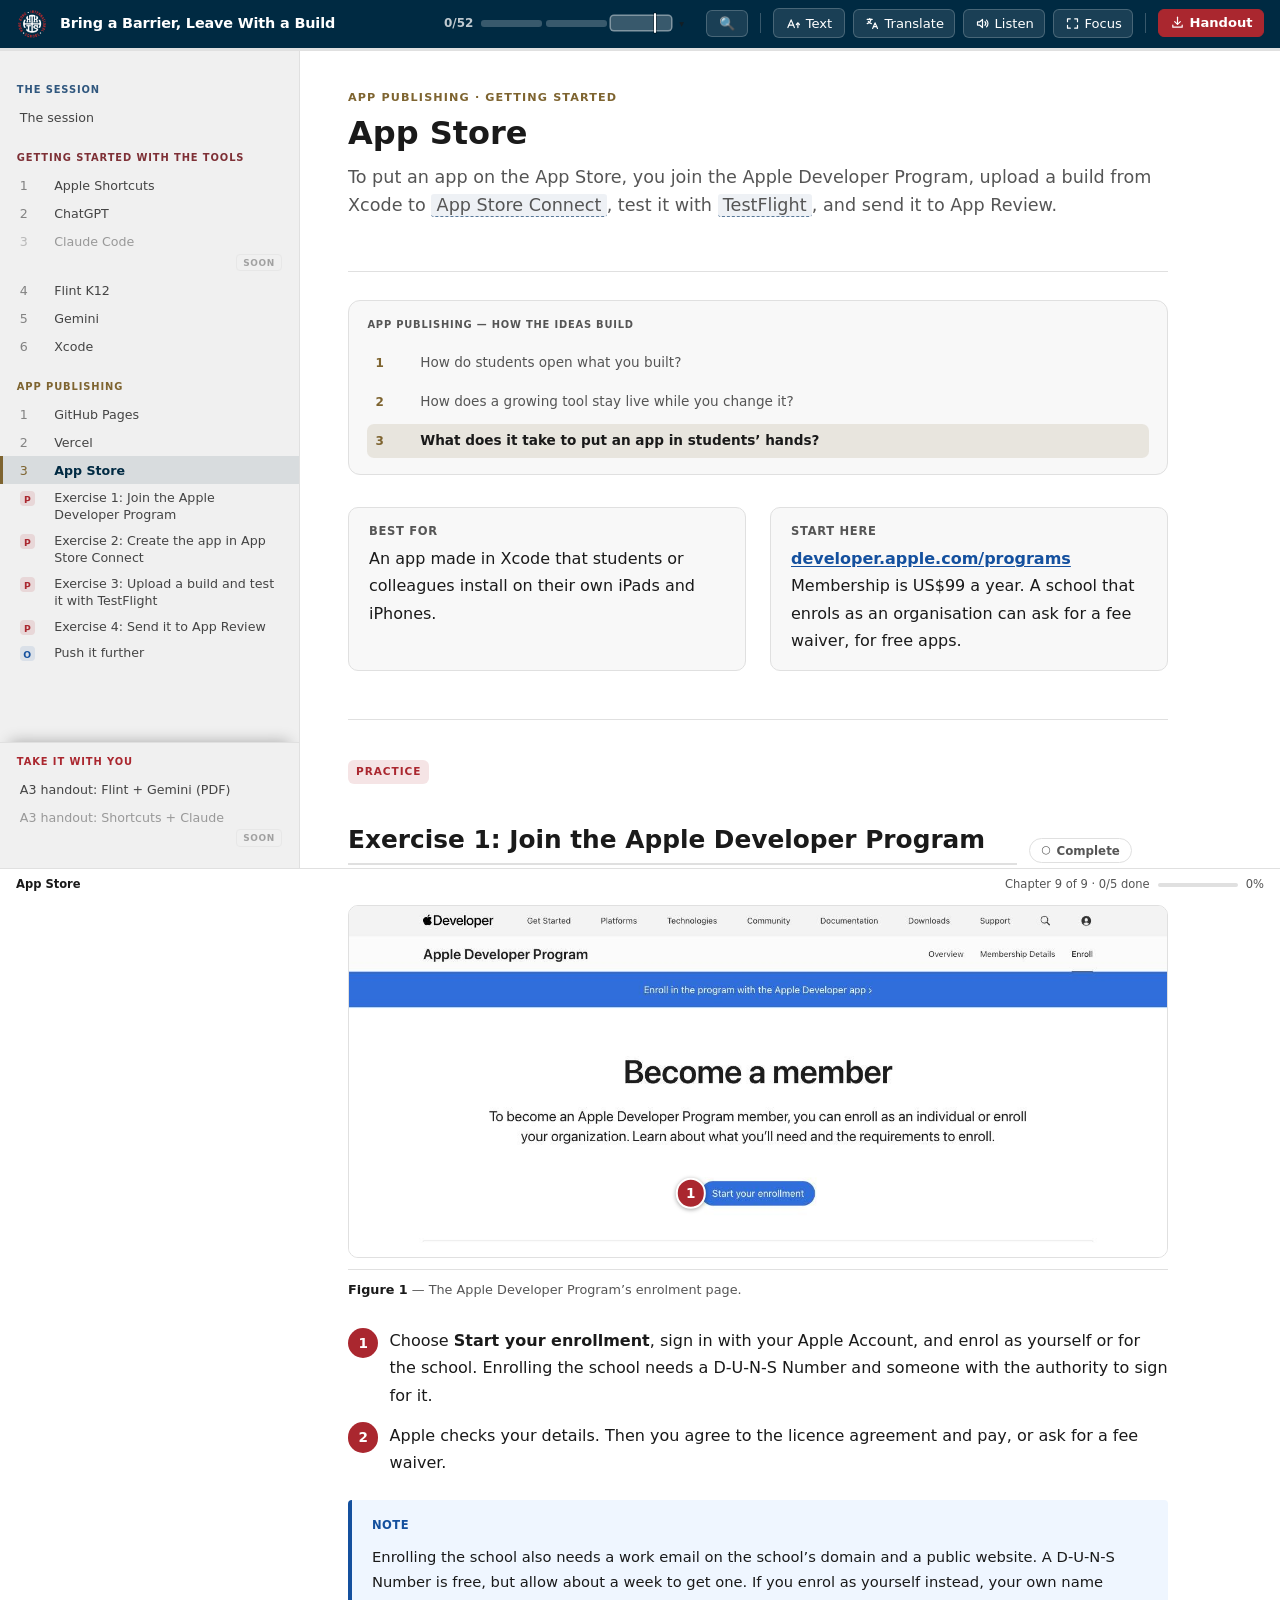
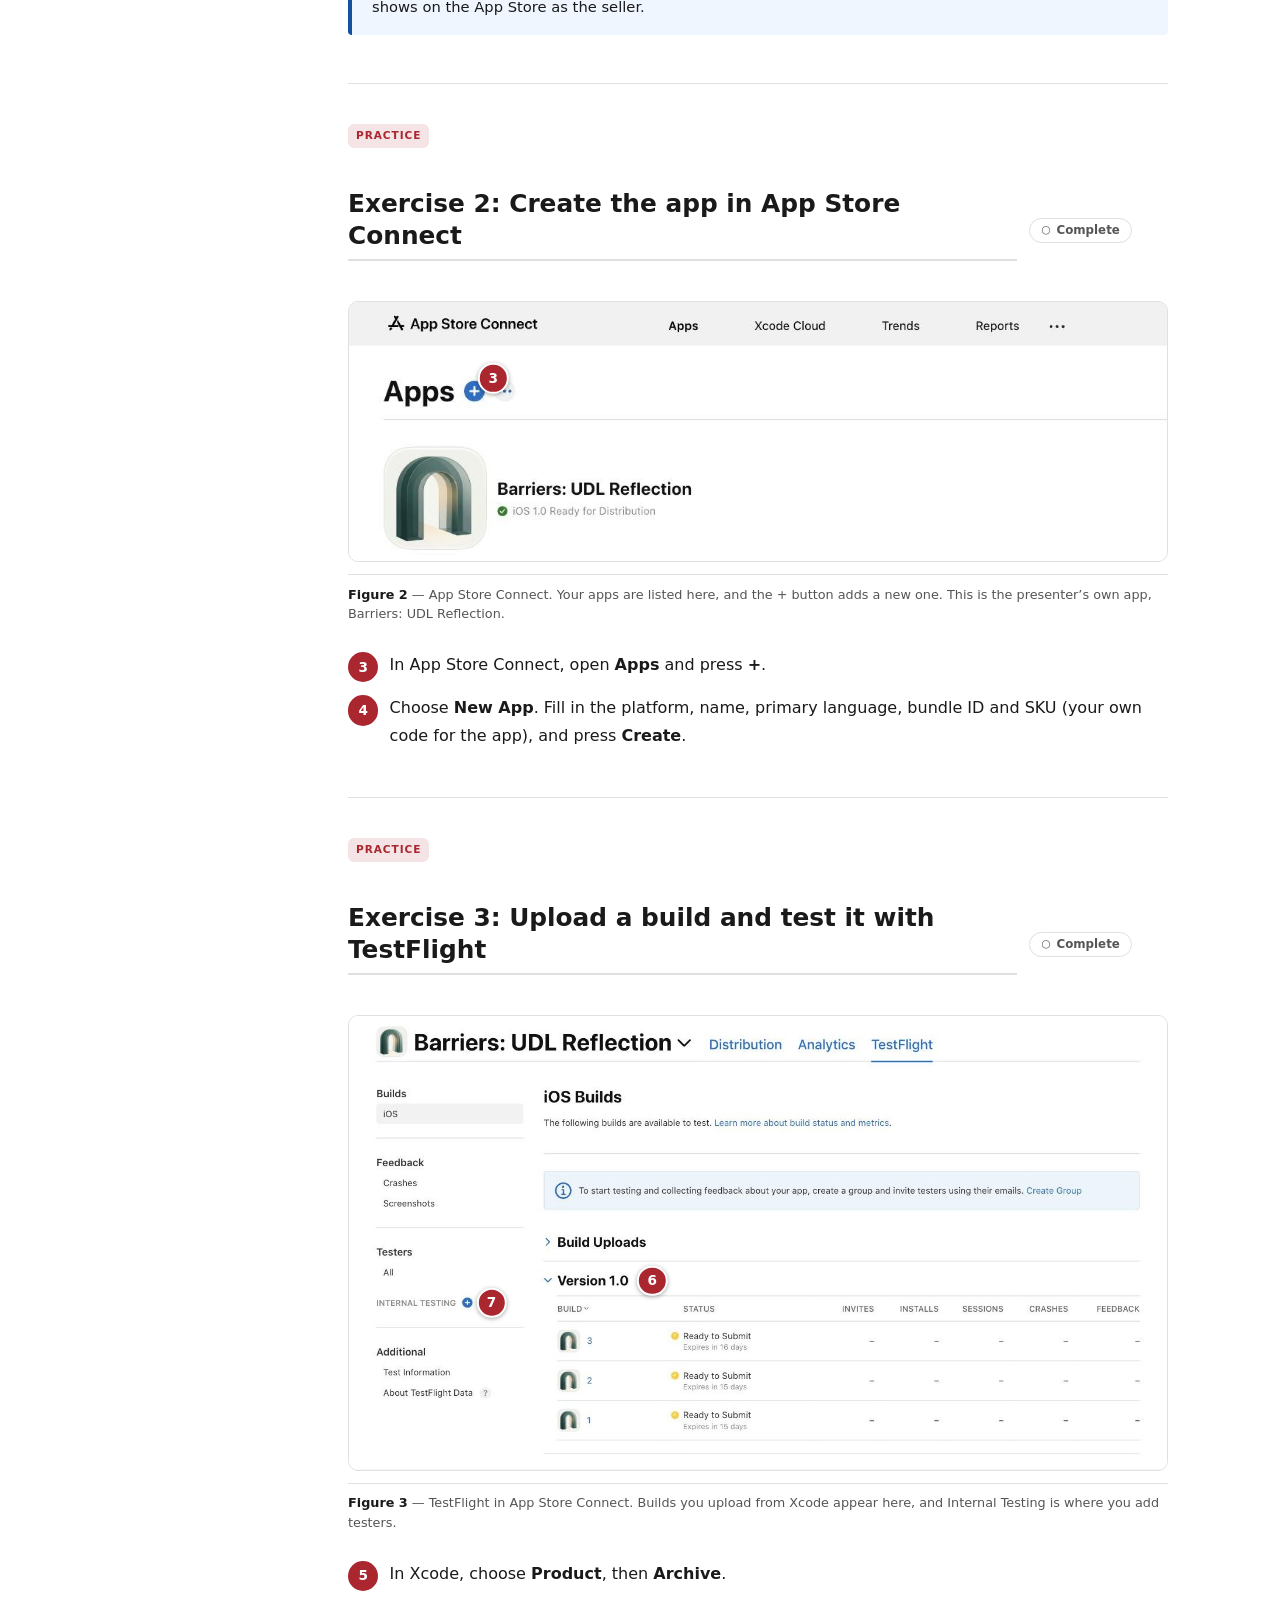
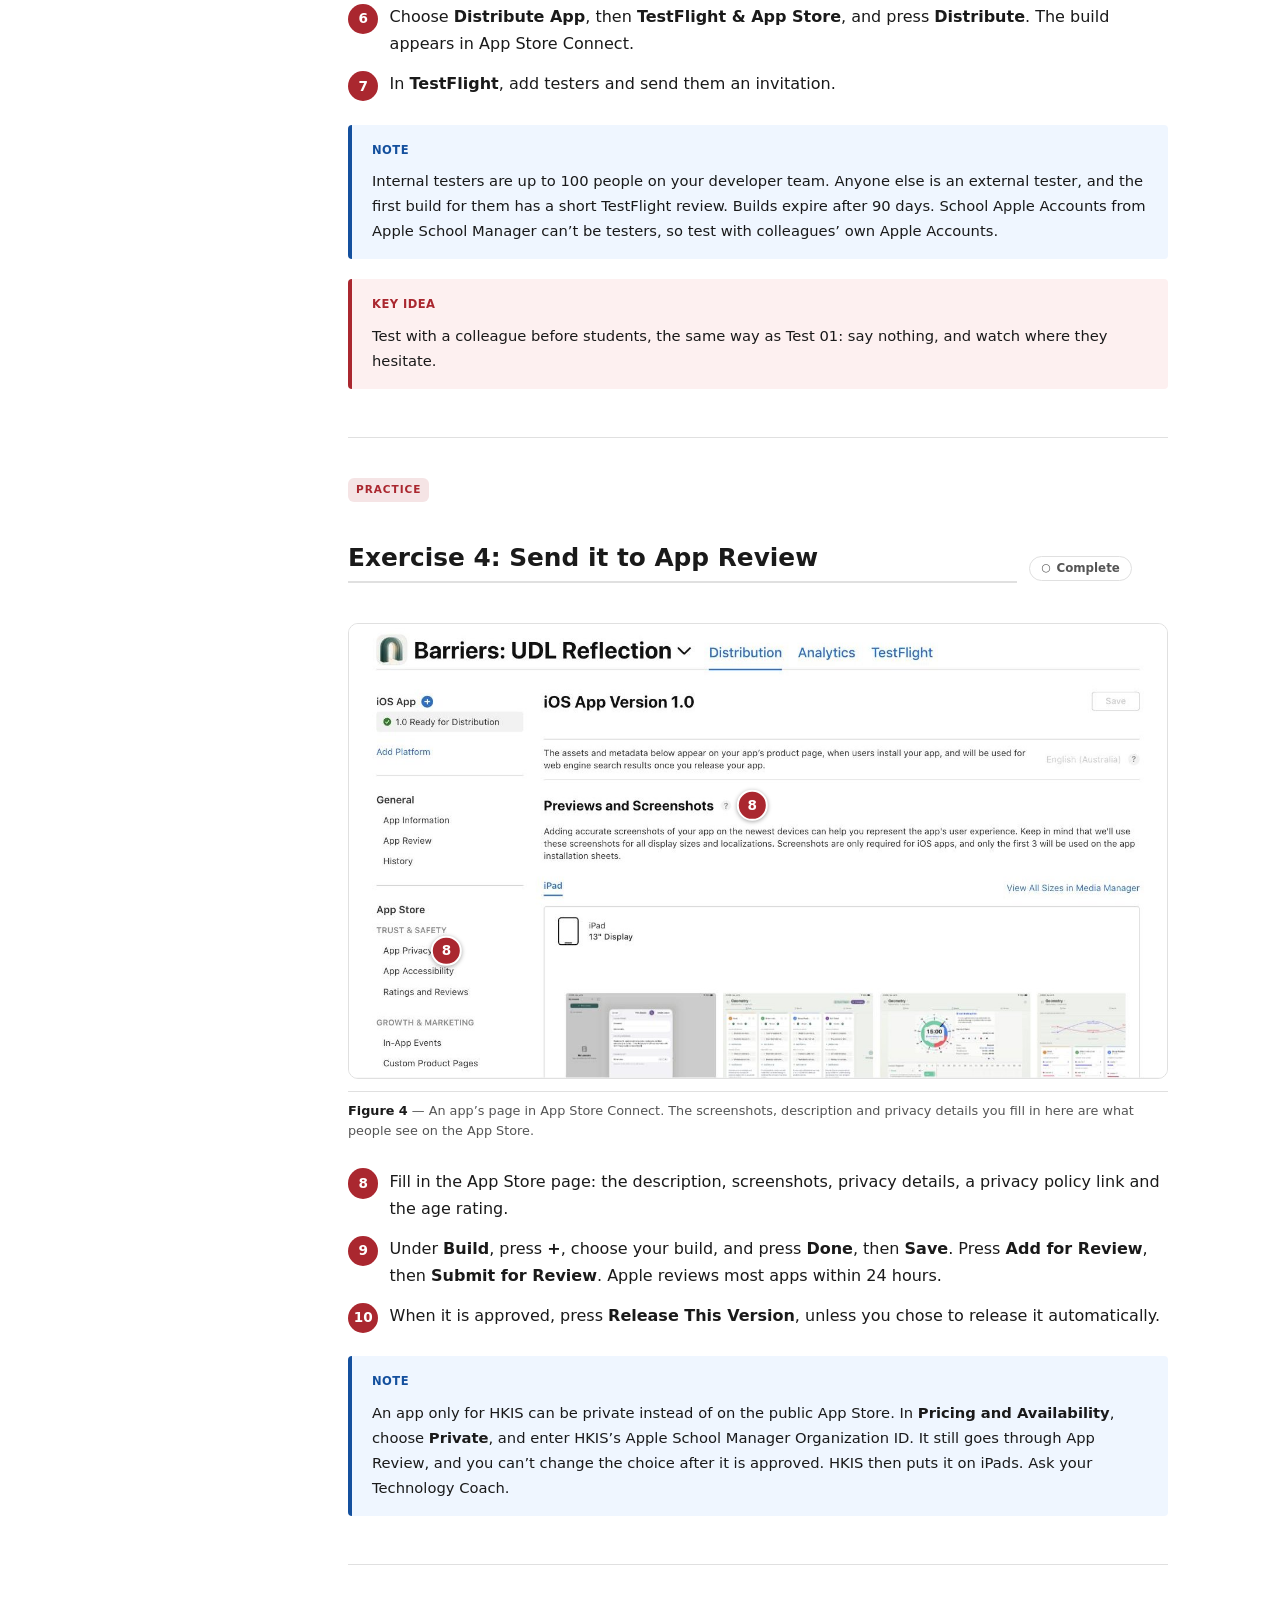
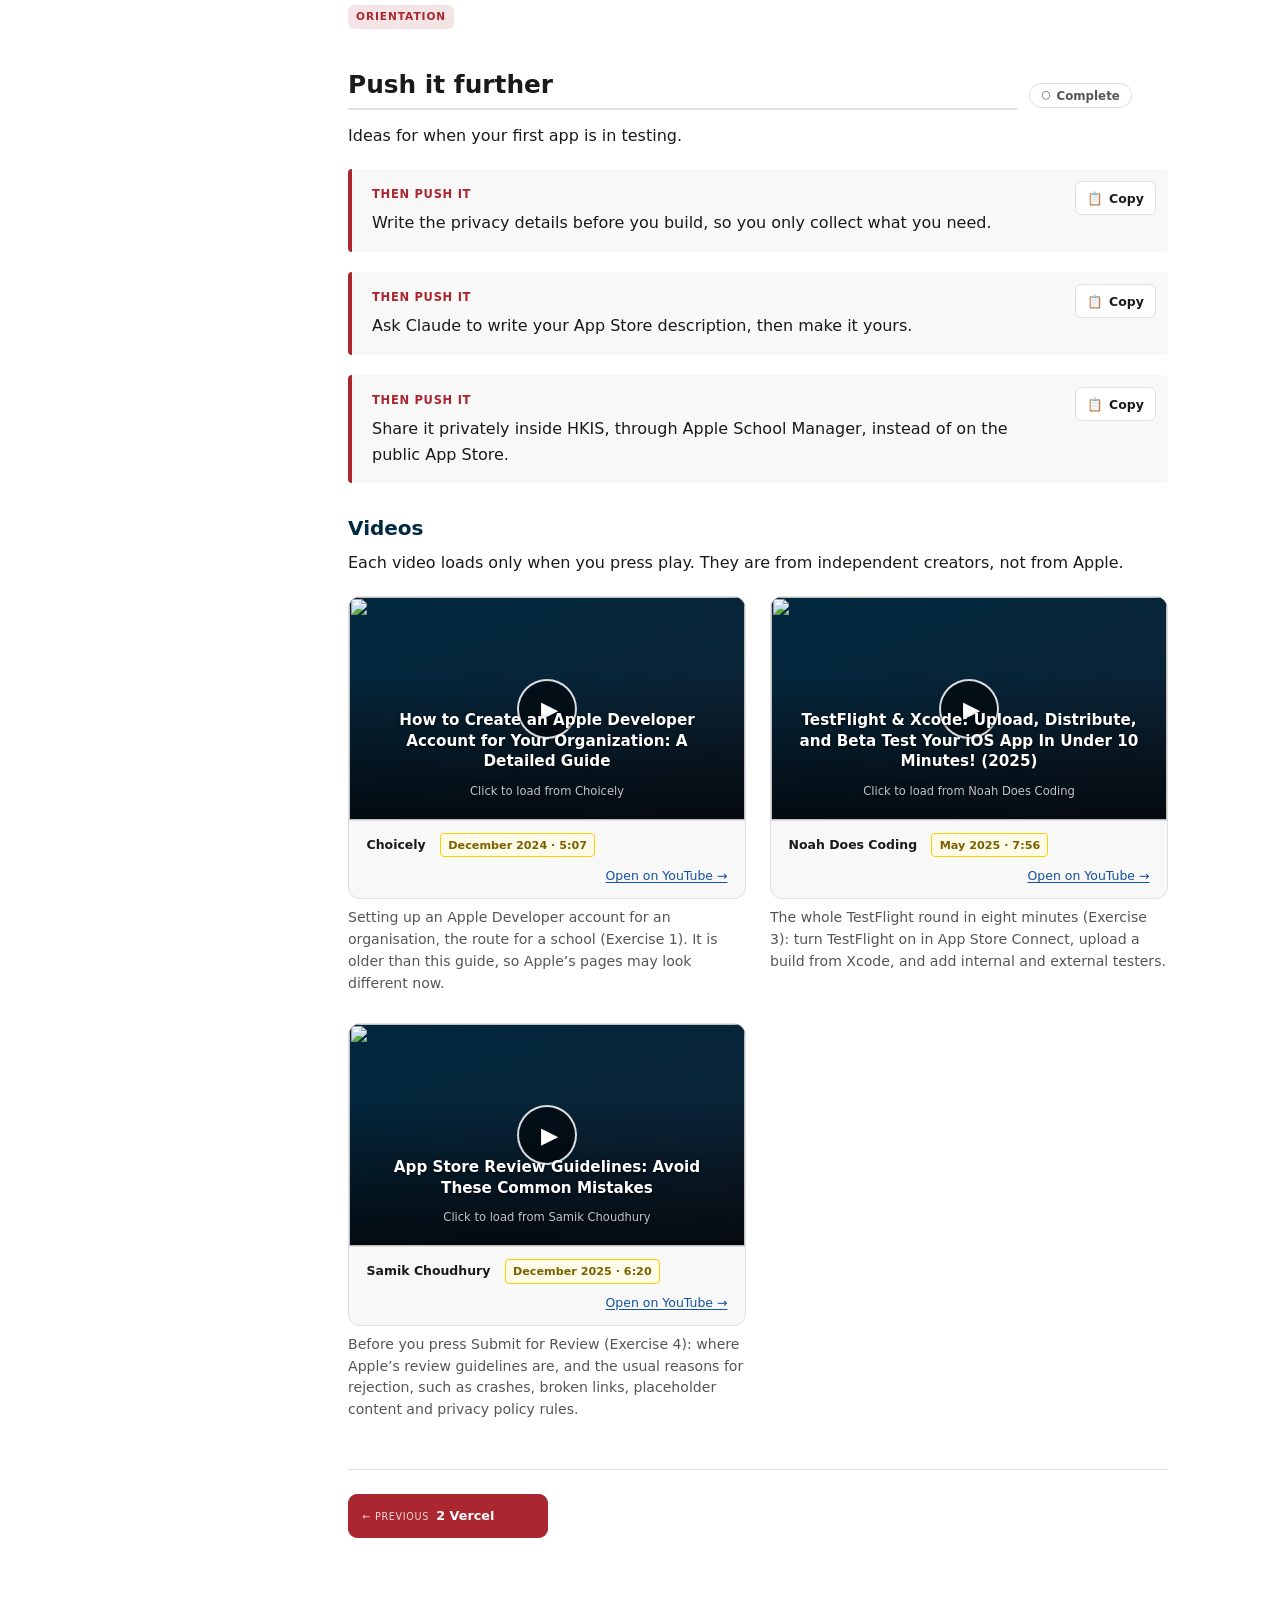
==== commit d3142927: "update publishing tutorials" ====
--- a/app-store.html
+++ b/app-store.html
@@ -4,17 +4,19 @@
 <meta charset="UTF-8">
 <meta name="viewport" content="width=device-width, initial-scale=1.0">
 <title>The App Store: getting started — Bring a Barrier, Leave With a Build</title>
-<meta name="description" content="A first-draft guide to publishing an app made in Xcode: the Apple Developer Program, App Store Connect, TestFlight and App Review.">
+<meta name="description" content="A guide to publishing an app made in Xcode: the Apple Developer Program, App Store Connect, TestFlight and App Review.">
 <link rel="stylesheet" href="assets/course.css?v=1">
 <link rel="stylesheet" href="assets/workshop.css?v=1">
 <script>if('scrollRestoration' in history)history.scrollRestoration='manual';</script>
 </head>
 <body data-root="" data-chapter="app-store">
 
-<!-- A draft. Screenshots still to come are .shot-todo boxes; facts still to check carry a TBC tag.
+<!-- Finished on 5 October 2026: no screenshot or video is still to come, and no fact is tagged TBC.
      Checked against Apple's developer documentation, October 2026 (developer.apple.com/help): enrolment,
      fee waivers, D-U-N-S, New App fields, Distribute App, TestFlight testers, Add for Review, private
-     distribution through Apple School Manager. -->
+     distribution through Apple School Manager. The three videos were checked as embeddable on 5 October 2026
+     and are described from their own descriptions, not from watching them; none is from Apple.
+     If a screenshot or fact is added later, mark it with .shot-todo or a TBC tag as on the other guides. -->
 <main class="main" role="main">
 
     <section id="overview">
@@ -35,10 +37,6 @@
                 <h4>Start here</h4>
                 <p><a href="https://developer.apple.com/programs/" target="_blank" rel="noopener noreferrer"><strong>developer.apple.com/programs</strong></a><br>Membership is US$99 a year. A school that enrols as an organisation can ask for a fee waiver, for free apps.</p>
             </div>
-        </div>
-
-        <div class="callout callout-note" data-label="Draft">
-            <p>This guide is a first draft. Screenshots marked “to come” are still to be taken, and anything tagged <span class="tbc">TBC</span> still needs checking.</p>
         </div>
     </section>
 
@@ -139,12 +137,14 @@
             <p class="prompt-text">Share it privately inside HKIS, through Apple School Manager, instead of on the public App Store.</p>
         </div>
         <h3>Videos</h3>
-        <p>Videos to come. Each one will load only when you press play.</p>
+        <p>Each video loads only when you press play. They are from independent creators, not from Apple.</p>
 
         <div class="video-list">
-            <div class="video-item"><div class="shot-todo video-todo"><p class="todo-k">Video to come</p><p class="todo-t">Joining the Apple Developer Program.</p></div><p class="video-why">Why it is worth watching. <span class="tbc">TBC</span></p></div>
-            <div class="video-item"><div class="shot-todo video-todo"><p class="todo-k">Video to come</p><p class="todo-t">Testing an app with TestFlight.</p></div><p class="video-why">Why it is worth watching. <span class="tbc">TBC</span></p></div>
-            <div class="video-item"><div class="shot-todo video-todo"><p class="todo-k">Video to come</p><p class="todo-t">Getting ready for App Review.</p></div><p class="video-why">Why it is worth watching. <span class="tbc">TBC</span></p></div>
+            <div class="video-item"><div class="video" data-video="IcBkwgDe1IY" data-title="How to Create an Apple Developer Account for Your Organization: A Detailed Guide" data-source="Choicely" data-note="December 2024 · 5:07"></div><p class="video-why">Setting up an Apple Developer account for an organisation, the route for a school (Exercise 1). It is older than this guide, so Apple’s pages may look different now.</p></div>
+
+            <div class="video-item"><div class="video" data-video="x0d8Jx3HvdI" data-title="TestFlight &amp; Xcode: Upload, Distribute, and Beta Test Your iOS App In Under 10 Minutes! (2025)" data-source="Noah Does Coding" data-note="May 2025 · 7:56"></div><p class="video-why">The whole TestFlight round in eight minutes (Exercise 3): turn TestFlight on in App Store Connect, upload a build from Xcode, and add internal and external testers.</p></div>
+
+            <div class="video-item"><div class="video" data-video="c9HLIGu8TLo" data-title="App Store Review Guidelines: Avoid These Common Mistakes" data-source="Samik Choudhury" data-note="December 2025 · 6:20"></div><p class="video-why">Before you press Submit for Review (Exercise 4): where Apple’s review guidelines are, and the usual reasons for rejection, such as crashes, broken links, placeholder content and privacy policy rules.</p></div>
         </div>
     </section>
 
--- a/assets/course.css
+++ b/assets/course.css
@@ -1727,7 +1727,9 @@
 /* ===== PROGRESSION STRIP =====
    Drawn from the `question` field on each chapter in a unit. Shows the unit's
    argument in order with the current step marked, so a reader can always see
-   what has been established and what is still coming. */
+   what has been established and what is still coming. A unit with `sequence: false`
+   in toc.js is a list, not an argument: only the current chapter is marked (li.here),
+   and the rest (li.other) are all drawn the same. */
 .progression {
     border: 1px solid var(--border); border-radius: 12px;
     background: var(--bg-surface); padding: 1rem 1.15rem; margin: 1.75rem 0 2rem;
